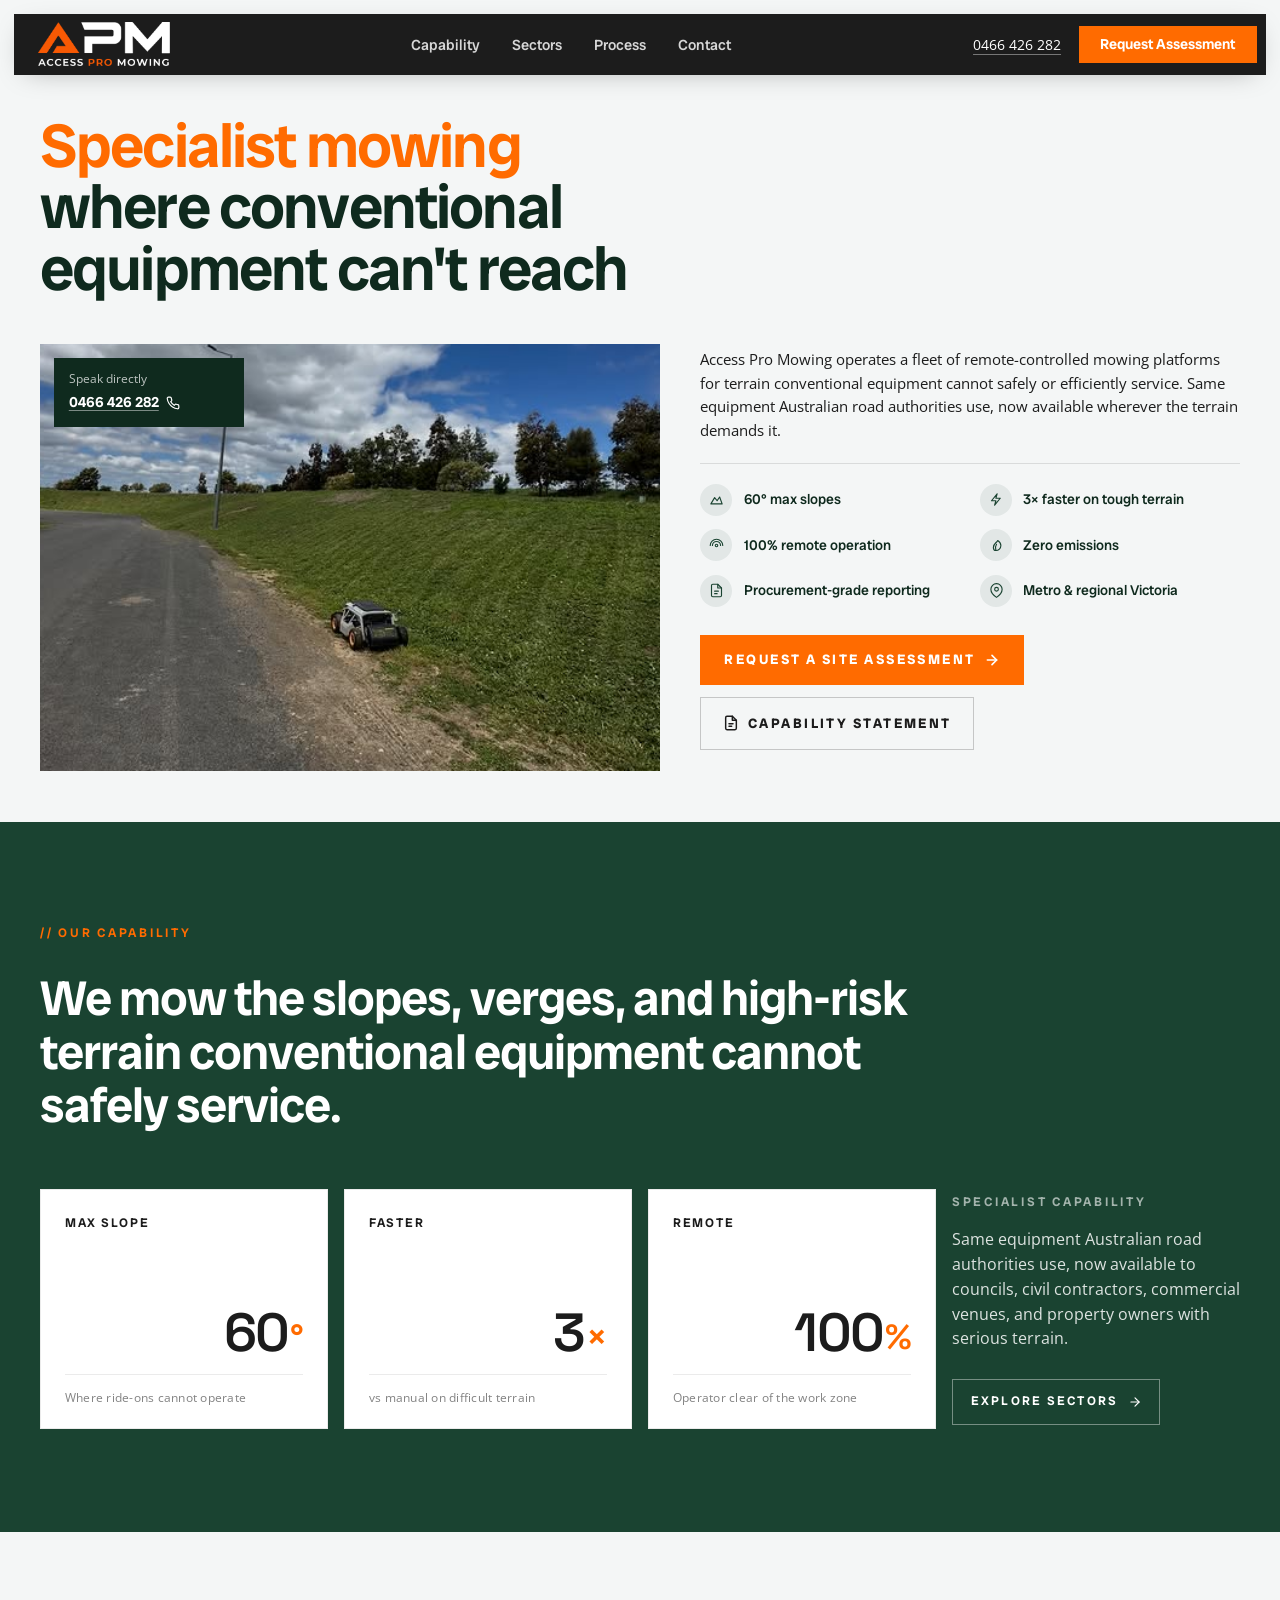
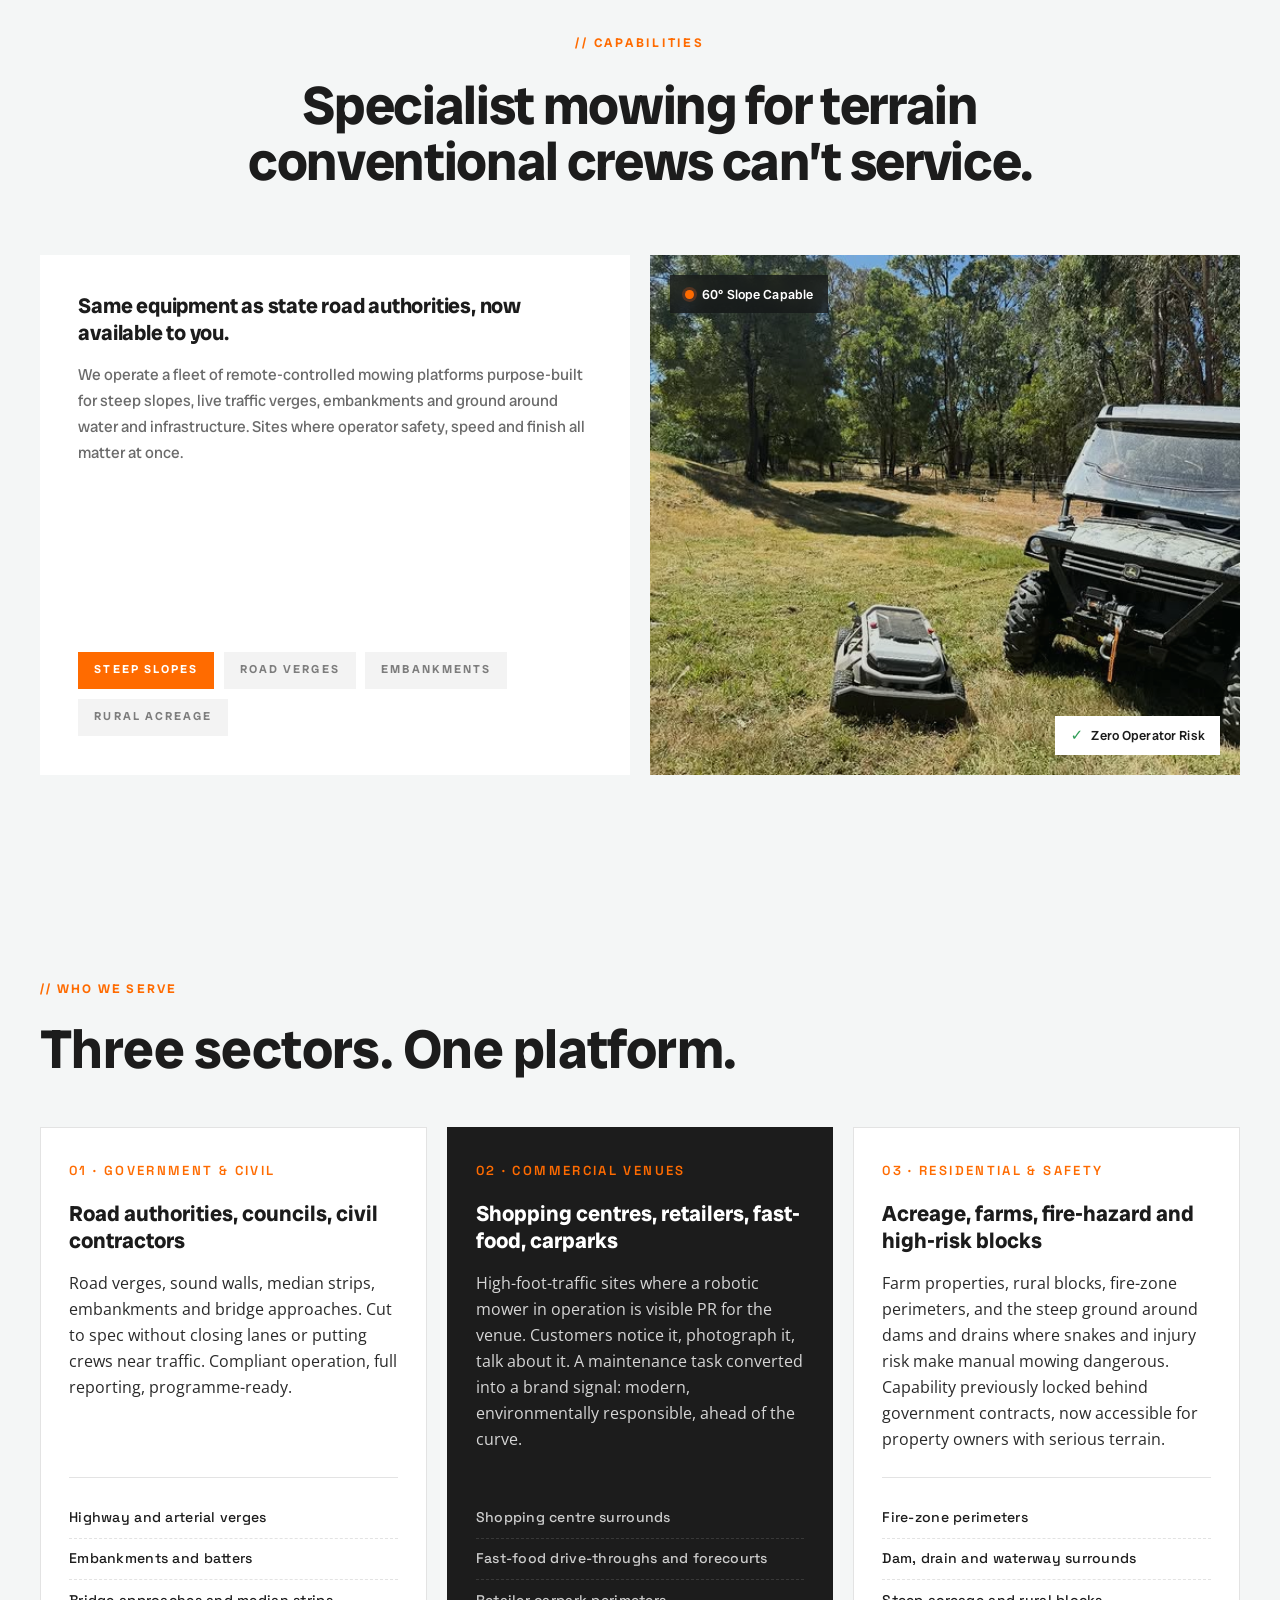
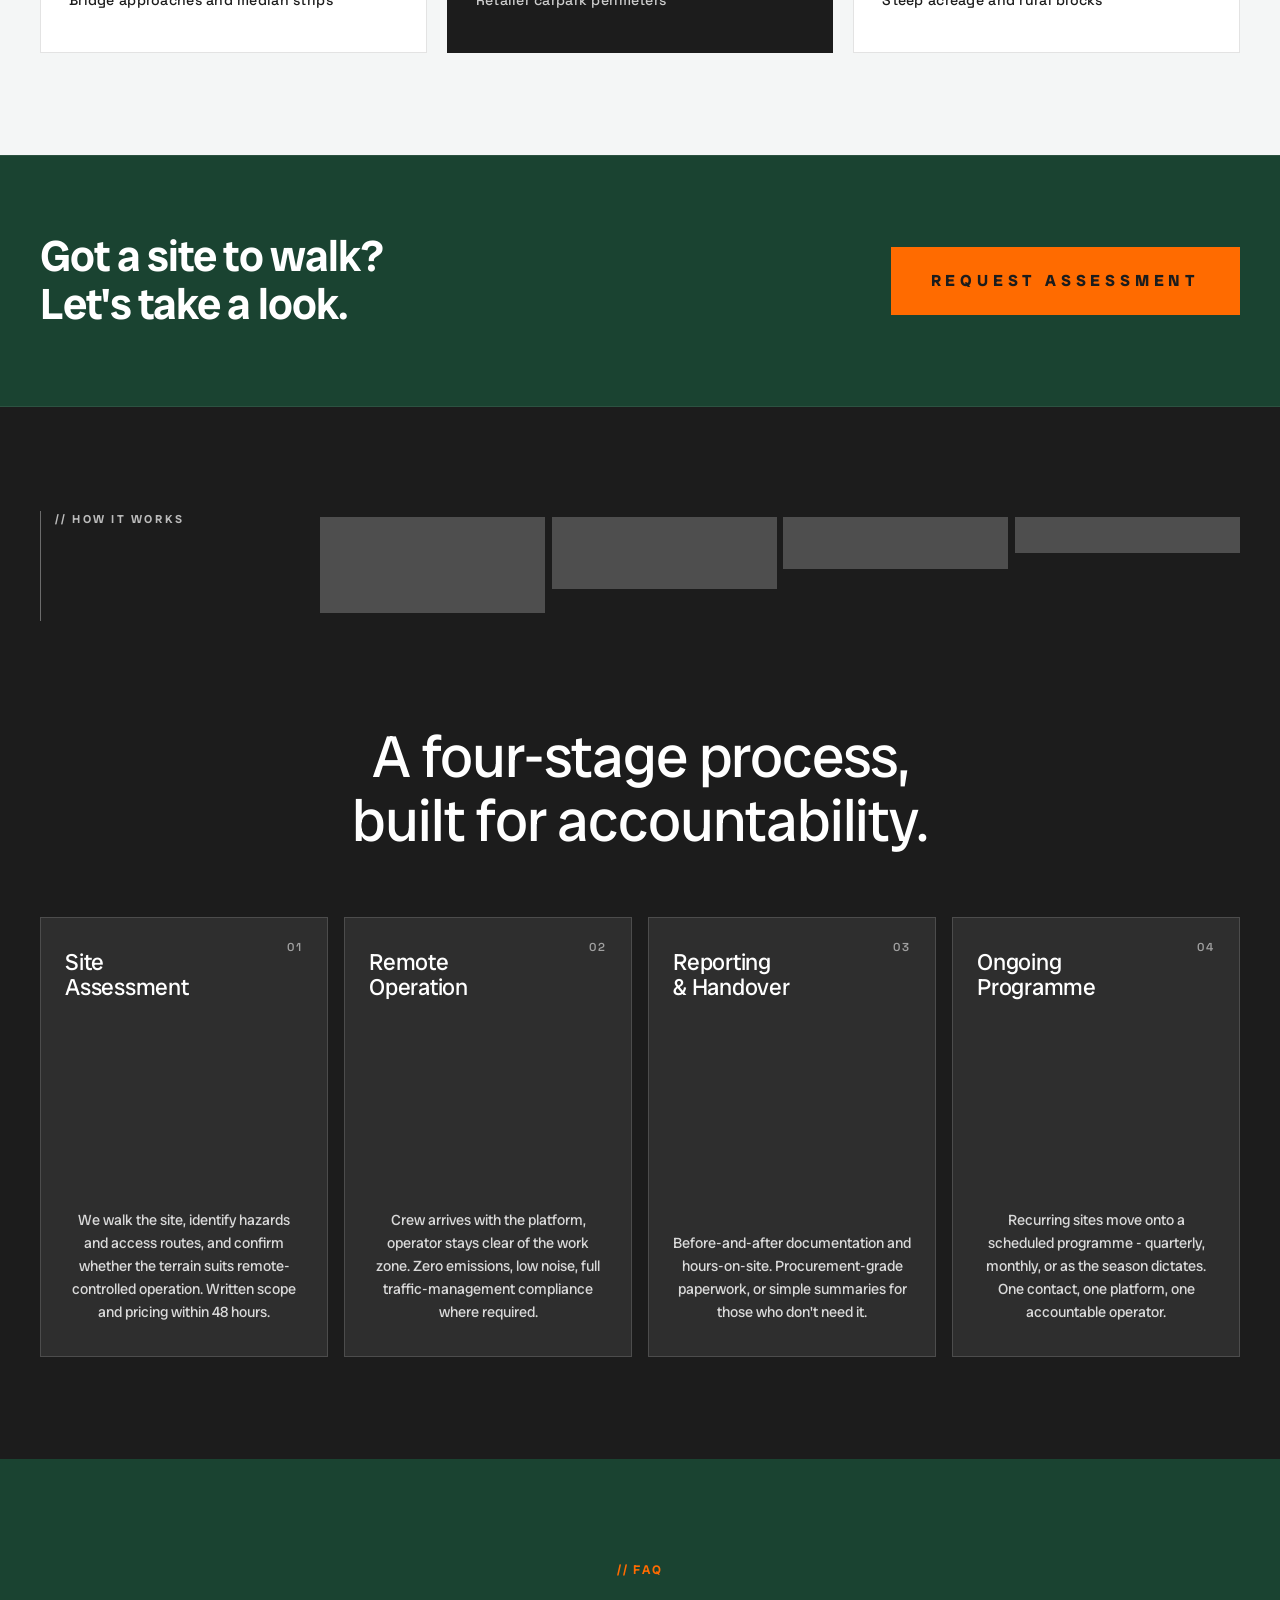
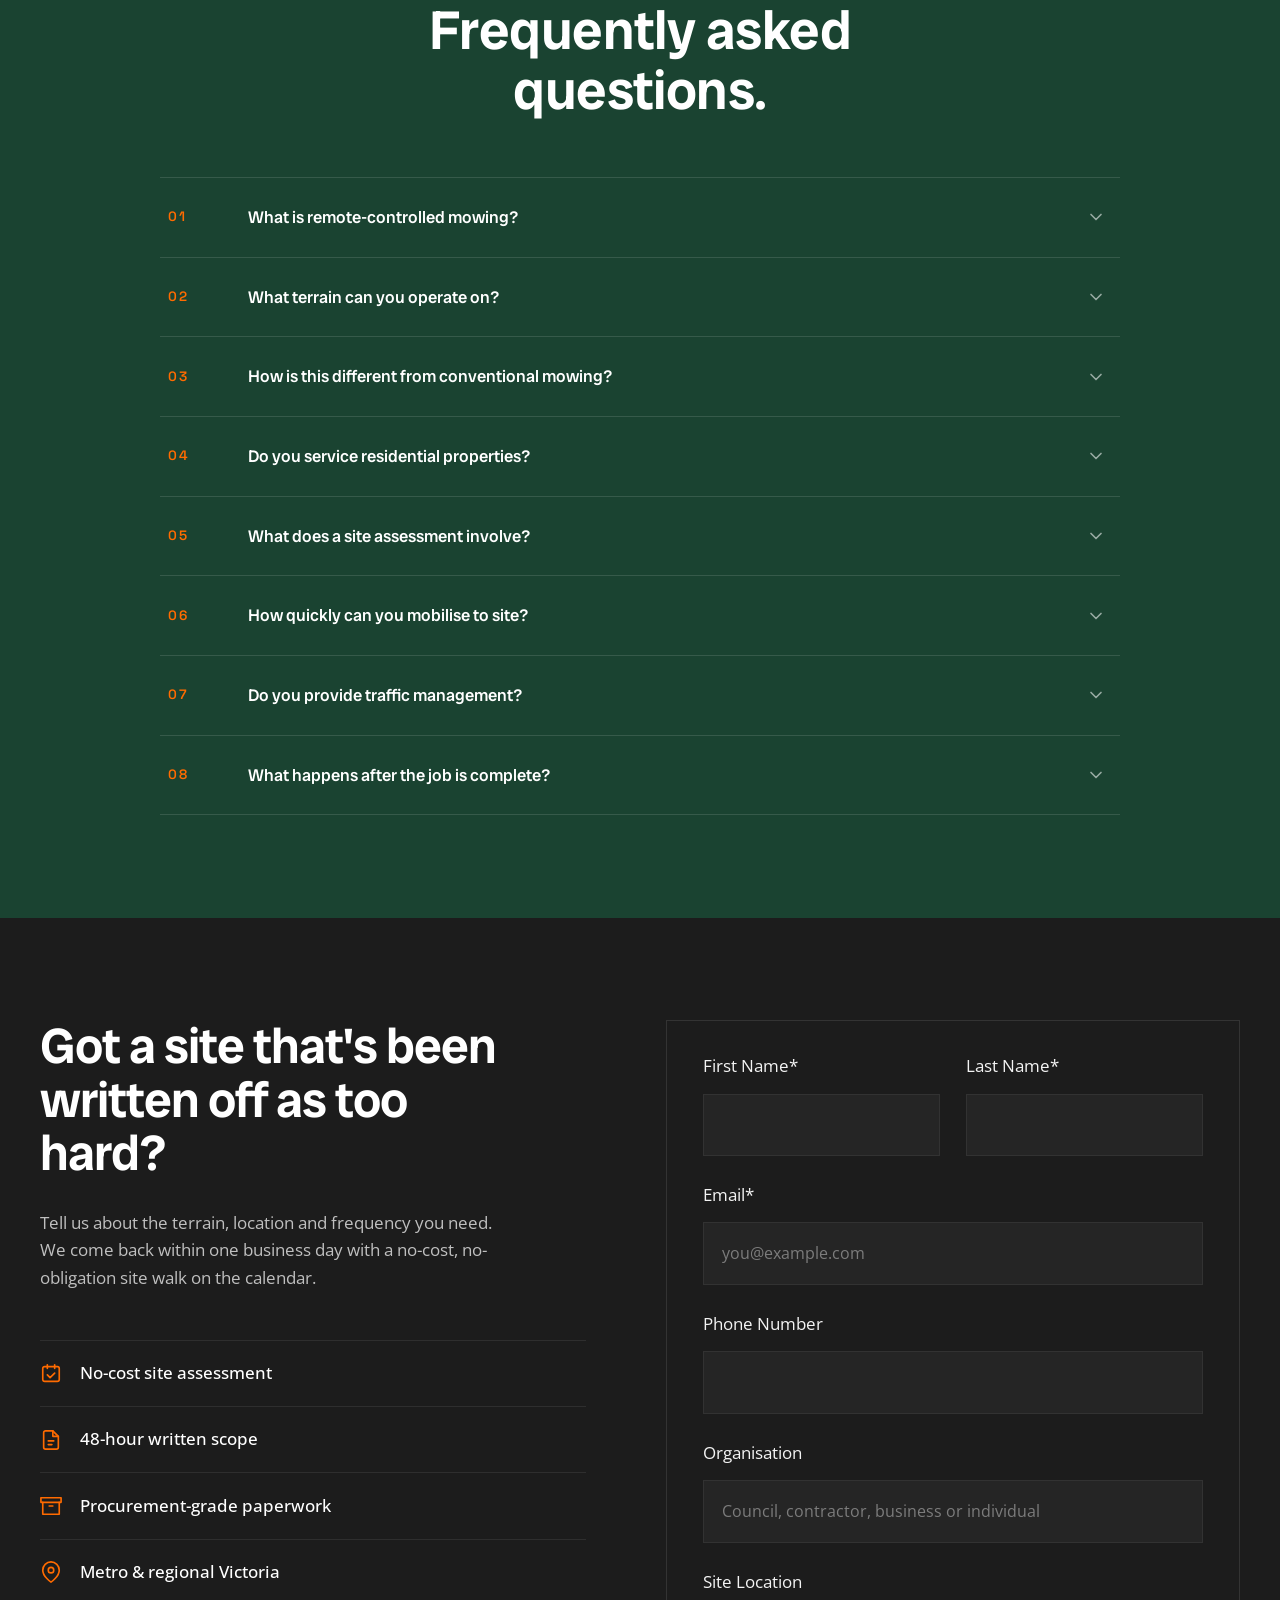
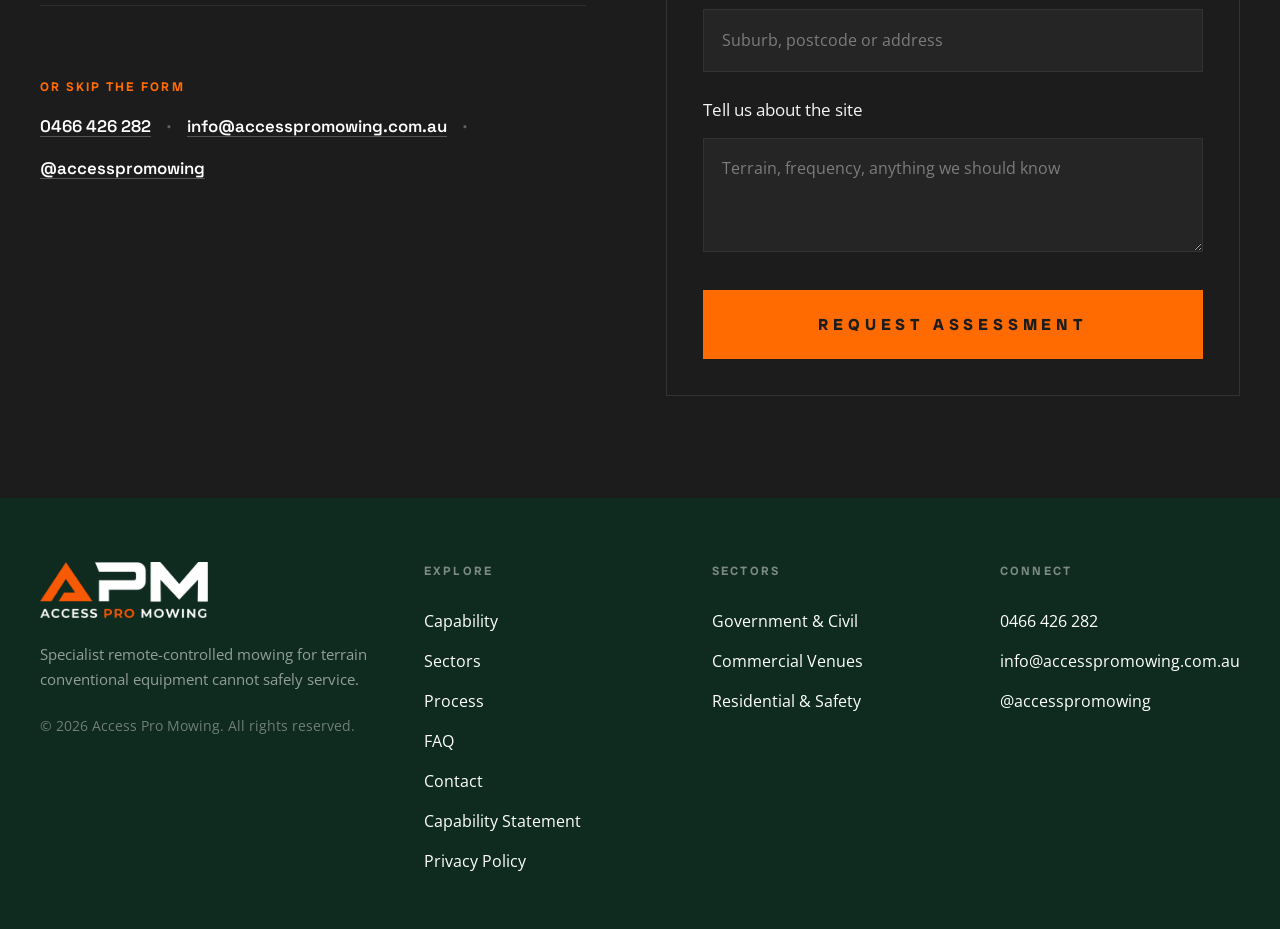
==== index.html @ b81c70c7 "APM: publish the capability statement as a web page + downloadable PDF The cold-outreach campaign ne" ====
<!DOCTYPE html>
<html lang="en">
<head>
<meta charset="UTF-8" />
<meta name="viewport" content="width=device-width, initial-scale=1.0" />
<meta name="description" content="Specialist remote-controlled mowing for slopes, road verges, commercial venues and high-risk terrain across Victoria. Safer, faster, smarter, greener than conventional mowing." />
<meta name="robots" content="index, follow" />
<link rel="canonical" href="https://accesspromowing.com.au/" />
<meta property="og:title" content="Access Pro Mowing - Remote-controlled mowing where conventional equipment can't reach" />
<meta property="og:description" content="Specialist remote-controlled mowing for slopes, road verges, commercial venues and high-risk terrain. Safer, faster, smarter, greener." />
<meta property="og:type" content="website" />
<meta name="google-site-verification" content="lS9OtoWBYBU5AFqu4y9HU6vdc3i4REsxRiQQZlVyW_A" />
<title>Access Pro Mowing - Remote-controlled mowing where conventional equipment can't reach</title>

<link rel="icon" href="assets/brand/favicon.ico" sizes="any" />
<link rel="icon" type="image/png" sizes="32x32" href="assets/brand/favicon-32x32.png" />
<link rel="icon" type="image/png" sizes="16x16" href="assets/brand/favicon-16x16.png" />
<link rel="apple-touch-icon" href="assets/brand/apple-touch-icon.png" />
<link rel="manifest" href="assets/brand/site.webmanifest" />
<meta name="theme-color" content="#1A4331" />

<link rel="preconnect" href="https://fonts.googleapis.com" />
<link rel="preconnect" href="https://fonts.gstatic.com" crossorigin />
<link href="https://fonts.googleapis.com/css2?family=Radio+Canada+Big:wght@400;500;600;700&family=Open+Sans:wght@400;500;600;700&family=Space+Grotesk:wght@500;600;700&display=swap" rel="stylesheet" />

<link rel="stylesheet" href="styles.css" />

<script type="application/ld+json">
{
  "@context": "https://schema.org",
  "@type": "LocalBusiness",
  "name": "Access Pro Mowing",
  "description": "Specialist remote-controlled mowing for slopes, road verges, commercial venues and high-risk terrain.",
  "telephone": "+61466426282",
  "email": "info@accesspromowing.com.au",
  "areaServed": ["Victoria", "Melbourne", "Regional Victoria"],
  "sameAs": ["https://www.instagram.com/accesspromowing/"]
}
</script>
  <!-- Google tag (gtag.js) -->
  <script async src="https://www.googletagmanager.com/gtag/js?id=G-BJBHNS3PZJ"></script>
  <script>
    window.dataLayer = window.dataLayer || [];
    function gtag(){dataLayer.push(arguments);}
    gtag('js', new Date());
    gtag('config', 'G-BJBHNS3PZJ');
  </script>
  <!-- Sutera lead events (GA4) -->
  <script>/* SUTERA_LEAD_EVENTS */
  (function(){
    function ev(n, p){ if (typeof window.gtag === 'function') { window.gtag('event', n, Object.assign({transport_type:'beacon'}, p||{})); } }
    document.addEventListener('click', function(e){
      var a = e.target.closest ? e.target.closest('a[href^="tel:"]') : null;
      if (a) ev('click_to_call', { link_url: a.getAttribute('href') });
    }, true);
    document.addEventListener('submit', function(e){
      var f = e.target;
      if (!f || f.tagName !== 'FORM' || f.hasAttribute('data-no-lead')) return;
      var action = f.getAttribute('action') || '';
      var isLead = /formspree/i.test(action) || f.querySelector('input[type="email"], input[type="tel"], textarea');
      if (isLead) ev('generate_lead', { form_id: f.id || f.getAttribute('name') || 'contact' });
    }, true);
  })();
  </script>
</head>
<body>

<header class="site-header" id="site-header">
  <div class="header-pill">
    <a href="#top" class="brand" aria-label="Access Pro Mowing - home">
      <img src="assets/brand/apm-logo-full.png" alt="Access Pro Mowing" class="brand-logo" width="804" height="268" />
    </a>

    <nav class="primary-nav" aria-label="Primary">
      <ul>
        <li><a href="#capability">Capability</a></li>
        <li><a href="#sectors">Sectors</a></li>
        <li><a href="#process">Process</a></li>
        <li><a href="#contact">Contact</a></li>
      </ul>
    </nav>

    <div class="header-actions">
      <a href="tel:+61466426282" class="header-direct">0466 426 282</a>
      <a href="#contact" class="header-cta-solid">Request Assessment</a>
    </div>

    <button class="nav-toggle" id="nav-toggle" aria-label="Open menu" aria-expanded="false" aria-controls="mobile-nav">
      <span></span><span></span><span></span>
    </button>
  </div>

  <nav class="mobile-nav" id="mobile-nav" aria-label="Mobile">
    <button class="mobile-nav-close" id="mobile-nav-close" type="button" aria-label="Close menu">
      <svg viewBox="0 0 24 24" width="28" height="28" fill="none" stroke="currentColor" stroke-width="2" stroke-linecap="round" stroke-linejoin="round" aria-hidden="true"><line x1="6" y1="6" x2="18" y2="18"/><line x1="18" y1="6" x2="6" y2="18"/></svg>
    </button>

    <div class="mobile-nav-inner">
      <div class="mobile-nav-primary">
        <p class="mobile-nav-eyebrow">Explore</p>
        <ul>
          <li><a href="#capability">Capability</a></li>
          <li><a href="#sectors">Sectors</a></li>
          <li><a href="#process">Process</a></li>
          <li><a href="#faq">FAQ</a></li>
          <li><a href="#contact">Contact</a></li>
          <li><a href="capability-statement.html">Capability Statement</a></li>
        </ul>
      </div>

      <div class="mobile-nav-footer">
        <div class="mobile-nav-col">
          <p class="mobile-nav-eyebrow">Direct</p>
          <ul>
            <li><a href="tel:+61466426282">0466 426 282</a></li>
            <li><a href="mailto:info@accesspromowing.com.au">Email</a></li>
            <li><a href="#contact">Request Assessment</a></li>
          </ul>
        </div>
        <div class="mobile-nav-col">
          <p class="mobile-nav-eyebrow">Social</p>
          <ul>
            <li><a href="https://www.instagram.com/accesspromowing/" target="_blank" rel="noopener">Instagram</a></li>
          </ul>
        </div>
      </div>
    </div>
  </nav>
</header>

<main id="top">

  <section class="hero hero-light" aria-label="Introduction">
    <div class="container hero-inner">
      <h1 class="hero-display"><span class="hero-display-accent">Specialist mowing</span><br />where conventional<br />equipment can't reach</h1>

      <div class="hero-bottom">
        <div class="hero-image-wrap">
          <img src="assets/mower-roadside-embankment.jpg" alt="Access Pro Mowing remote-controlled mower on a steep roadside embankment" />
          <a href="tel:+61466426282" class="hero-image-card">
            <p class="hero-card-label">Speak directly</p>
            <p class="hero-card-link">
              0466 426 282
              <svg viewBox="0 0 24 24" width="14" height="14" fill="none" stroke="currentColor" stroke-width="2" stroke-linecap="round" stroke-linejoin="round" aria-hidden="true"><path d="M22 16.92v3a2 2 0 0 1-2.18 2 19.79 19.79 0 0 1-8.63-3.07 19.5 19.5 0 0 1-6-6 19.79 19.79 0 0 1-3.07-8.67A2 2 0 0 1 4.11 2h3a2 2 0 0 1 2 1.72 12.84 12.84 0 0 0 .7 2.81 2 2 0 0 1-.45 2.11L8.09 9.91a16 16 0 0 0 6 6l1.27-1.27a2 2 0 0 1 2.11-.45 12.84 12.84 0 0 0 2.81.7A2 2 0 0 1 22 16.92z"/></svg>
            </p>
          </a>
        </div>

        <div class="hero-meta">
          <p class="hero-lead">Access Pro Mowing operates a fleet of remote-controlled mowing platforms for terrain conventional equipment cannot safely or efficiently service. Same equipment Australian road authorities use, now available wherever the terrain demands it.</p>

          <hr class="hero-meta-divider" />

          <div class="hero-features">
            <div class="hero-feature">
              <span class="hero-feature-icon" aria-hidden="true">
                <svg viewBox="0 0 24 24" width="18" height="18" fill="none" stroke="currentColor" stroke-width="1.8" stroke-linecap="round" stroke-linejoin="round"><polyline points="3 19 9 9 13 14 17 8 21 19 3 19"/></svg>
              </span>
              60&deg; max slopes
            </div>
            <div class="hero-feature">
              <span class="hero-feature-icon" aria-hidden="true">
                <svg viewBox="0 0 24 24" width="18" height="18" fill="none" stroke="currentColor" stroke-width="1.8" stroke-linecap="round" stroke-linejoin="round"><polygon points="13 3 4 14 11 14 9 21 18 10 11 10 13 3"/></svg>
              </span>
              3&times; faster on tough terrain
            </div>
            <div class="hero-feature">
              <span class="hero-feature-icon" aria-hidden="true">
                <svg viewBox="0 0 24 24" width="18" height="18" fill="none" stroke="currentColor" stroke-width="1.8" stroke-linecap="round" stroke-linejoin="round"><path d="M2 12a10 10 0 0 1 20 0"/><path d="M5.5 12a6.5 6.5 0 0 1 13 0"/><circle cx="12" cy="12" r="2"/></svg>
              </span>
              100% remote operation
            </div>
            <div class="hero-feature">
              <span class="hero-feature-icon" aria-hidden="true">
                <svg viewBox="0 0 24 24" width="18" height="18" fill="none" stroke="currentColor" stroke-width="1.8" stroke-linecap="round" stroke-linejoin="round"><path d="M11 20a8 8 0 0 0 8-8c0-3-2-6-5-8-2 4-7 5-7 11 0 3 2 5 4 5z"/><path d="M11 20c-1-3-1-7 1-10"/></svg>
              </span>
              Zero emissions
            </div>
            <div class="hero-feature">
              <span class="hero-feature-icon" aria-hidden="true">
                <svg viewBox="0 0 24 24" width="18" height="18" fill="none" stroke="currentColor" stroke-width="1.8" stroke-linecap="round" stroke-linejoin="round"><path d="M14 2H6a2 2 0 0 0-2 2v16a2 2 0 0 0 2 2h12a2 2 0 0 0 2-2V8z"/><polyline points="14 2 14 8 20 8"/><line x1="9" y1="13" x2="15" y2="13"/><line x1="9" y1="17" x2="13" y2="17"/></svg>
              </span>
              Procurement-grade reporting
            </div>
            <div class="hero-feature">
              <span class="hero-feature-icon" aria-hidden="true">
                <svg viewBox="0 0 24 24" width="18" height="18" fill="none" stroke="currentColor" stroke-width="1.8" stroke-linecap="round" stroke-linejoin="round"><path d="M21 10c0 7-9 13-9 13s-9-6-9-13a9 9 0 0 1 18 0z"/><circle cx="12" cy="10" r="3"/></svg>
              </span>
              Metro &amp; regional Victoria
            </div>
          </div>

          <div class="hero-actions-row">
            <a href="#contact" class="hero-cta">
              Request a site assessment
              <svg viewBox="0 0 24 24" width="16" height="16" fill="none" stroke="currentColor" stroke-width="2.4" stroke-linecap="round" stroke-linejoin="round" aria-hidden="true"><line x1="5" y1="12" x2="19" y2="12"/><polyline points="12 5 19 12 12 19"/></svg>
            </a>
            <a href="capability-statement.html" class="hero-cta-secondary">
              <svg viewBox="0 0 24 24" width="16" height="16" fill="none" stroke="currentColor" stroke-width="2.2" stroke-linecap="round" stroke-linejoin="round" aria-hidden="true"><path d="M14 2H6a2 2 0 0 0-2 2v16a2 2 0 0 0 2 2h12a2 2 0 0 0 2-2V8z"/><polyline points="14 2 14 8 20 8"/><line x1="9" y1="13" x2="15" y2="13"/><line x1="9" y1="17" x2="13" y2="17"/></svg>
              Capability statement
            </a>
          </div>
        </div>
      </div>
    </div>
  </section>

  <section class="specs" id="specs" aria-label="Our capability">
    <div class="container specs-inner">
      <p class="specs-eyebrow">// OUR CAPABILITY</p>
      <h2 class="specs-headline">We mow the slopes, verges, and high-risk terrain conventional equipment cannot safely service.</h2>

      <div class="specs-grid">
        <article class="stat-card">
          <p class="stat-card-label">Max slope</p>
          <p class="stat-card-value">60<span class="stat-card-unit">&deg;</span></p>
          <p class="stat-card-note">Where ride-ons cannot operate</p>
        </article>

        <article class="stat-card">
          <p class="stat-card-label">Faster</p>
          <p class="stat-card-value">3<span class="stat-card-unit">&times;</span></p>
          <p class="stat-card-note">vs manual on difficult terrain</p>
        </article>

        <article class="stat-card">
          <p class="stat-card-label">Remote</p>
          <p class="stat-card-value">100<span class="stat-card-unit">%</span></p>
          <p class="stat-card-note">Operator clear of the work zone</p>
        </article>

        <aside class="stat-aside">
          <p class="specs-eyebrow stat-aside-eyebrow">Specialist capability</p>
          <p class="stat-aside-body">Same equipment Australian road authorities use, now available to councils, civil contractors, commercial venues, and property owners with serious terrain.</p>
          <a href="#sectors" class="stat-aside-link">
            Explore sectors
            <svg viewBox="0 0 24 24" width="14" height="14" fill="none" stroke="currentColor" stroke-width="2" stroke-linecap="round" stroke-linejoin="round" aria-hidden="true"><line x1="5" y1="12" x2="19" y2="12"/><polyline points="12 5 19 12 12 19"/></svg>
          </a>
        </aside>
      </div>
    </div>
  </section>

  <section class="capability" id="capability" aria-label="What we do">
    <div class="container capability-inner">
      <header class="capability-head">
        <p class="capability-eyebrow">// CAPABILITIES</p>
        <h2 class="capability-headline">
          Specialist mowing for terrain<br />
          conventional crews can&rsquo;t service.
        </h2>
      </header>

      <div class="capability-grid">
        <div class="capability-card">
          <h3 class="capability-card-title">
            Same equipment as state road authorities, now available to you.
          </h3>
          <p class="capability-card-body">
            We operate a fleet of remote-controlled mowing platforms purpose-built for steep slopes, live traffic verges, embankments and ground around water and infrastructure. Sites where operator safety, speed and finish all matter at once.
          </p>
          <div class="capability-tags">
            <span class="cap-tag cap-tag-active">Steep Slopes</span>
            <span class="cap-tag">Road Verges</span>
            <span class="cap-tag">Embankments</span>
            <span class="cap-tag">Rural Acreage</span>
          </div>
        </div>

        <div class="capability-media">
          <span class="cap-chip cap-chip-top">
            <span class="cap-chip-dot" aria-hidden="true"></span>
            60&deg; Slope Capable
          </span>
          <img src="assets/mower-rural-acreage.jpg" alt="Access Pro Mowing remote-controlled mower on rural terrain" loading="lazy" />
          <span class="cap-chip cap-chip-bottom">
            <span class="cap-chip-tick" aria-hidden="true">&check;</span>
            Zero Operator Risk
          </span>
        </div>
      </div>
    </div>
  </section>

  <section class="sectors" id="sectors" aria-label="Who we serve">
    <div class="container sectors-inner">
      <p class="eyebrow">// WHO WE SERVE</p>
      <h2 class="section-title">Three sectors. One platform.</h2>

      <div class="sector-grid">
        <article class="sector-card">
          <p class="sector-eyebrow">01 &middot; Government &amp; Civil</p>
          <h3 class="sector-title">Road authorities, councils, civil contractors</h3>
          <p class="sector-desc">
            Road verges, sound walls, median strips, embankments and bridge approaches. Cut to spec without closing lanes or putting crews near traffic. Compliant operation, full reporting, programme-ready.
          </p>
          <ul class="sector-uses">
            <li>Highway and arterial verges</li>
            <li>Embankments and batters</li>
            <li>Bridge approaches and median strips</li>
          </ul>
        </article>

        <article class="sector-card sector-card-feature">
          <p class="sector-eyebrow">02 &middot; Commercial Venues</p>
          <h3 class="sector-title">Shopping centres, retailers, fast-food, carparks</h3>
          <p class="sector-desc">
            High-foot-traffic sites where a robotic mower in operation is visible PR for the venue. Customers notice it, photograph it, talk about it. A maintenance task converted into a brand signal: modern, environmentally responsible, ahead of the curve.
          </p>
          <ul class="sector-uses">
            <li>Shopping centre surrounds</li>
            <li>Fast-food drive-throughs and forecourts</li>
            <li>Retailer carpark perimeters</li>
          </ul>
        </article>

        <article class="sector-card">
          <p class="sector-eyebrow">03 &middot; Residential &amp; Safety</p>
          <h3 class="sector-title">Acreage, farms, fire-hazard and high-risk blocks</h3>
          <p class="sector-desc">
            Farm properties, rural blocks, fire-zone perimeters, and the steep ground around dams and drains where snakes and injury risk make manual mowing dangerous. Capability previously locked behind government contracts, now accessible for property owners with serious terrain.
          </p>
          <ul class="sector-uses">
            <li>Fire-zone perimeters</li>
            <li>Dam, drain and waterway surrounds</li>
            <li>Steep acreage and rural blocks</li>
          </ul>
        </article>
      </div>
    </div>
  </section>

  <section class="closing-cta" aria-label="Request a site assessment">
    <div class="container closing-cta-row">
      <h2 class="closing-cta-headline">Got a site to walk?<br />Let's take a look.</h2>
      <a href="#contact" class="closing-cta-btn">Request assessment</a>
    </div>
  </section>

  <section class="process" id="process" aria-label="How it works">
    <div class="container process-inner">
      <header class="process-head">
        <div class="process-label">
          <span class="process-label-line" aria-hidden="true"></span>
          <span class="process-label-text">// HOW IT WORKS</span>
        </div>
        <div class="process-bars" aria-hidden="true">
          <span class="process-bar"></span>
          <span class="process-bar"></span>
          <span class="process-bar"></span>
          <span class="process-bar"></span>
        </div>
        <h2 class="process-headline">
          A four-stage process,<br />
          built for accountability.
        </h2>
      </header>

      <ol class="process-steps">
        <li class="process-step">
          <span class="process-step-num">01</span>
          <h3 class="process-step-title">Site<br />Assessment</h3>
          <p class="process-step-desc">We walk the site, identify hazards and access routes, and confirm whether the terrain suits remote-controlled operation. Written scope and pricing within 48 hours.</p>
        </li>
        <li class="process-step">
          <span class="process-step-num">02</span>
          <h3 class="process-step-title">Remote<br />Operation</h3>
          <p class="process-step-desc">Crew arrives with the platform, operator stays clear of the work zone. Zero emissions, low noise, full traffic-management compliance where required.</p>
        </li>
        <li class="process-step">
          <span class="process-step-num">03</span>
          <h3 class="process-step-title">Reporting<br />&amp; Handover</h3>
          <p class="process-step-desc">Before-and-after documentation and hours-on-site. Procurement-grade paperwork, or simple summaries for those who don't need it.</p>
        </li>
        <li class="process-step">
          <span class="process-step-num">04</span>
          <h3 class="process-step-title">Ongoing<br />Programme</h3>
          <p class="process-step-desc">Recurring sites move onto a scheduled programme - quarterly, monthly, or as the season dictates. One contact, one platform, one accountable operator.</p>
        </li>
      </ol>
    </div>
  </section>

  <section class="faq" id="faq" aria-label="Frequently asked questions">
    <div class="container faq-inner">
      <p class="eyebrow faq-eyebrow">// FAQ</p>
      <h2 class="section-title faq-title">Frequently asked questions.</h2>

      <div class="faq-list">
        <details class="faq-item">
          <summary class="faq-summary">
            <span class="faq-num">01</span>
            <span class="faq-question">What is remote-controlled mowing?</span>
            <span class="faq-chevron" aria-hidden="true"><svg viewBox="0 0 24 24" width="20" height="20" fill="none" stroke="currentColor" stroke-width="2" stroke-linecap="round" stroke-linejoin="round"><polyline points="6 9 12 15 18 9"/></svg></span>
          </summary>
          <div class="faq-answer">
            <p>Remote-controlled mowing platforms are purpose-built mowers operated wirelessly by a crew member at a safe distance from the work zone. The same class of equipment Australian road authorities use, now available to councils, civil contractors, commercial venues and property owners with serious terrain.</p>
          </div>
        </details>

        <details class="faq-item">
          <summary class="faq-summary">
            <span class="faq-num">02</span>
            <span class="faq-question">What terrain can you operate on?</span>
            <span class="faq-chevron" aria-hidden="true"><svg viewBox="0 0 24 24" width="20" height="20" fill="none" stroke="currentColor" stroke-width="2" stroke-linecap="round" stroke-linejoin="round"><polyline points="6 9 12 15 18 9"/></svg></span>
          </summary>
          <div class="faq-answer">
            <p>Slopes up to 60 degrees, road verges, embankments, sound walls, median strips, around water infrastructure, fire-zone perimeters, retailer carparks and fast-food forecourts. Anywhere conventional mowing is too dangerous, too slow or too expensive to do safely.</p>
          </div>
        </details>

        <details class="faq-item">
          <summary class="faq-summary">
            <span class="faq-num">03</span>
            <span class="faq-question">How is this different from conventional mowing?</span>
            <span class="faq-chevron" aria-hidden="true"><svg viewBox="0 0 24 24" width="20" height="20" fill="none" stroke="currentColor" stroke-width="2" stroke-linecap="round" stroke-linejoin="round"><polyline points="6 9 12 15 18 9"/></svg></span>
          </summary>
          <div class="faq-answer">
            <p>100% remote operation keeps crews clear of traffic and unstable ground. 60-degree slope capability where ride-ons cannot safely operate. Zero emissions. Up to 3x faster on difficult terrain compared to manual or specialist alternatives.</p>
          </div>
        </details>

        <details class="faq-item">
          <summary class="faq-summary">
            <span class="faq-num">04</span>
            <span class="faq-question">Do you service residential properties?</span>
            <span class="faq-chevron" aria-hidden="true"><svg viewBox="0 0 24 24" width="20" height="20" fill="none" stroke="currentColor" stroke-width="2" stroke-linecap="round" stroke-linejoin="round"><polyline points="6 9 12 15 18 9"/></svg></span>
          </summary>
          <div class="faq-answer">
            <p>Where the use case justifies it, yes. Acreage, fire-zone perimeters, the ground around dams and drains, and rural blocks where snakes or injury risk make manual mowing dangerous. We do not service standard suburban lawns - that is not what the platform is designed for.</p>
          </div>
        </details>

        <details class="faq-item">
          <summary class="faq-summary">
            <span class="faq-num">05</span>
            <span class="faq-question">What does a site assessment involve?</span>
            <span class="faq-chevron" aria-hidden="true"><svg viewBox="0 0 24 24" width="20" height="20" fill="none" stroke="currentColor" stroke-width="2" stroke-linecap="round" stroke-linejoin="round"><polyline points="6 9 12 15 18 9"/></svg></span>
          </summary>
          <div class="faq-answer">
            <p>We walk the site, identify hazards and access routes, and confirm whether the terrain suits remote-controlled operation. Written scope and pricing follows within 48 hours. Site assessments are no-cost and no-obligation.</p>
          </div>
        </details>

        <details class="faq-item">
          <summary class="faq-summary">
            <span class="faq-num">06</span>
            <span class="faq-question">How quickly can you mobilise to site?</span>
            <span class="faq-chevron" aria-hidden="true"><svg viewBox="0 0 24 24" width="20" height="20" fill="none" stroke="currentColor" stroke-width="2" stroke-linecap="round" stroke-linejoin="round"><polyline points="6 9 12 15 18 9"/></svg></span>
          </summary>
          <div class="faq-answer">
            <p>For most sites in metropolitan Melbourne, within 5 to 10 business days from scope sign-off. Regional Victoria timing depends on travel logistics and any traffic-management requirements specific to the site.</p>
          </div>
        </details>

        <details class="faq-item">
          <summary class="faq-summary">
            <span class="faq-num">07</span>
            <span class="faq-question">Do you provide traffic management?</span>
            <span class="faq-chevron" aria-hidden="true"><svg viewBox="0 0 24 24" width="20" height="20" fill="none" stroke="currentColor" stroke-width="2" stroke-linecap="round" stroke-linejoin="round"><polyline points="6 9 12 15 18 9"/></svg></span>
          </summary>
          <div class="faq-answer">
            <p>For council and road-authority work, yes. We coordinate the appropriate traffic management plan as part of the scope and budget. Commercial and residential sites typically do not require it.</p>
          </div>
        </details>

        <details class="faq-item">
          <summary class="faq-summary">
            <span class="faq-num">08</span>
            <span class="faq-question">What happens after the job is complete?</span>
            <span class="faq-chevron" aria-hidden="true"><svg viewBox="0 0 24 24" width="20" height="20" fill="none" stroke="currentColor" stroke-width="2" stroke-linecap="round" stroke-linejoin="round"><polyline points="6 9 12 15 18 9"/></svg></span>
          </summary>
          <div class="faq-answer">
            <p>You receive before-and-after documentation and hours-on-site. Procurement-grade paperwork for clients who need it, simple summaries for those who do not. Recurring sites move onto a scheduled programme - quarterly, monthly or seasonal.</p>
          </div>
        </details>
      </div>
    </div>
  </section>

  <section class="contact" id="contact" aria-label="Contact">
    <div class="container contact-inner">
      <div class="contact-intro">
        <h2 class="contact-headline">Got a site that's been<br />written off as too hard?</h2>
        <p class="contact-lead">Tell us about the terrain, location and frequency you need. We come back within one business day with a no-cost, no-obligation site walk on the calendar.</p>

        <ul class="contact-checklist">
          <li>
            <span class="check-icon" aria-hidden="true"><svg viewBox="0 0 24 24" width="22" height="22" fill="none" stroke="currentColor" stroke-width="1.8" stroke-linecap="round" stroke-linejoin="round"><rect x="3" y="4" width="18" height="16" rx="2"/><path d="M8 2v4"/><path d="M16 2v4"/><polyline points="8 13 11 16 16 11"/></svg></span>
            No-cost site assessment
          </li>
          <li>
            <span class="check-icon" aria-hidden="true"><svg viewBox="0 0 24 24" width="22" height="22" fill="none" stroke="currentColor" stroke-width="1.8" stroke-linecap="round" stroke-linejoin="round"><path d="M14 2H6a2 2 0 0 0-2 2v16a2 2 0 0 0 2 2h12a2 2 0 0 0 2-2V8z"/><polyline points="14 2 14 8 20 8"/><line x1="9" y1="13" x2="15" y2="13"/><line x1="9" y1="17" x2="13" y2="17"/></svg></span>
            48-hour written scope
          </li>
          <li>
            <span class="check-icon" aria-hidden="true"><svg viewBox="0 0 24 24" width="22" height="22" fill="none" stroke="currentColor" stroke-width="1.8" stroke-linecap="round" stroke-linejoin="round"><path d="M21 8v13H3V8"/><path d="M1 3h22v5H1z"/><line x1="10" y1="12" x2="14" y2="12"/></svg></span>
            Procurement-grade paperwork
          </li>
          <li>
            <span class="check-icon" aria-hidden="true"><svg viewBox="0 0 24 24" width="22" height="22" fill="none" stroke="currentColor" stroke-width="1.8" stroke-linecap="round" stroke-linejoin="round"><path d="M21 10c0 7-9 13-9 13s-9-6-9-13a9 9 0 0 1 18 0z"/><circle cx="12" cy="10" r="3"/></svg></span>
            Metro &amp; regional Victoria
          </li>
        </ul>

        <div class="contact-direct">
          <p class="contact-direct-label">Or skip the form</p>
          <div class="contact-direct-row">
            <a href="tel:+61466426282">0466 426 282</a>
            <span class="contact-direct-sep" aria-hidden="true">&middot;</span>
            <a href="mailto:info@accesspromowing.com.au">info@accesspromowing.com.au</a>
            <span class="contact-direct-sep" aria-hidden="true">&middot;</span>
            <a href="https://www.instagram.com/accesspromowing/" target="_blank" rel="noopener">@accesspromowing</a>
          </div>
        </div>
      </div>

      <form class="contact-form-card" action="https://formspree.io/f/xjybeakr" method="POST" aria-label="Site assessment request form">
        <div class="form-row">
          <label class="dark-field">
            <span class="field-label">First Name<span class="req">*</span></span>
            <input type="text" name="first_name" required autocomplete="given-name" />
          </label>
          <label class="dark-field">
            <span class="field-label">Last Name<span class="req">*</span></span>
            <input type="text" name="last_name" required autocomplete="family-name" />
          </label>
        </div>

        <label class="dark-field">
          <span class="field-label">Email<span class="req">*</span></span>
          <input type="email" name="email" placeholder="you@example.com" required autocomplete="email" />
        </label>

        <label class="dark-field">
          <span class="field-label">Phone Number</span>
          <input type="tel" name="phone" autocomplete="tel" />
        </label>

        <label class="dark-field">
          <span class="field-label">Organisation</span>
          <input type="text" name="organisation" placeholder="Council, contractor, business or individual" autocomplete="organization" />
        </label>

        <label class="dark-field">
          <span class="field-label">Site Location</span>
          <input type="text" name="location" placeholder="Suburb, postcode or address" autocomplete="postal-code" />
        </label>

        <label class="dark-field">
          <span class="field-label">Tell us about the site</span>
          <textarea name="message" rows="3" placeholder="Terrain, frequency, anything we should know"></textarea>
        </label>

        <button type="submit" class="bold-submit">Request assessment</button>
      </form>
    </div>
  </section>

</main>

<footer class="site-footer">
  <div class="container footer-grid">
    <div class="footer-brand">
      <img src="assets/brand/apm-logo-full.png" alt="Access Pro Mowing" class="footer-logo" width="804" height="268" />
      <p class="footer-tag">Specialist remote-controlled mowing for terrain conventional equipment cannot safely service.</p>
      <p class="footer-copy">&copy; <span id="year">2026</span> Access Pro Mowing. All rights reserved.</p>
    </div>

    <div class="footer-col">
      <p class="footer-col-label">Explore</p>
      <a href="#capability">Capability</a>
      <a href="#sectors">Sectors</a>
      <a href="#process">Process</a>
      <a href="#faq">FAQ</a>
      <a href="#contact">Contact</a>
      <a href="capability-statement.html">Capability Statement</a>
      <a href="privacy.html">Privacy Policy</a>
    </div>

    <div class="footer-col">
      <p class="footer-col-label">Sectors</p>
      <a href="#sectors">Government &amp; Civil</a>
      <a href="#sectors">Commercial Venues</a>
      <a href="#sectors">Residential &amp; Safety</a>
    </div>

    <div class="footer-col">
      <p class="footer-col-label">Connect</p>
      <a href="tel:+61466426282">0466 426 282</a>
      <a href="mailto:info@accesspromowing.com.au">info@accesspromowing.com.au</a>
      <a href="https://www.instagram.com/accesspromowing/" target="_blank" rel="noopener">@accesspromowing</a>
    </div>
  </div>
</footer>

<script src="script.js"></script>
</body>
</html>
---- styles.css ----
/* Access Pro Mowing - scaffold styles
   Brand system per the 2026-06-07 brand identity guide.
   Logo system (page 4) pending - wordmark + monogram placeholder in use.
   See CLAUDE.md for full brief. */

:root {
  /* Palette - brand guide locked */
  --forest: #1A4331;
  --forest-deep: #0F2A1E;
  --charcoal: #1C1C1C;
  --charcoal-soft: #2A2A2A;
  --orange: #FF6B00;
  --orange-hover: #E65F00;
  --white: #FFFFFF;
  --silver: #E0E5E5;
  --silver-soft: #F4F6F6;
  --line: rgba(255, 255, 255, 0.12);
  --line-dark: rgba(28, 28, 28, 0.12);

  /* Type */
  --font-display: 'Radio Canada Big', system-ui, sans-serif;
  --font-body: 'Open Sans', system-ui, sans-serif;
  --font-data: 'Space Grotesk', system-ui, sans-serif;

  /* Rhythm */
  --container-max: 1240px;
  --container-pad: 2rem;
  --container-pad-tablet: 2.5rem;
  --section-y: clamp(4.5rem, 8vw, 7rem);
  --header-height: 92px;
}

* { box-sizing: border-box; }

html { scroll-behavior: smooth; }

body {
  margin: 0;
  font-family: var(--font-body);
  font-size: 16.5px;
  line-height: 1.6;
  color: var(--charcoal);
  background: var(--white);
  -webkit-font-smoothing: antialiased;
  -moz-osx-font-smoothing: grayscale;
}

img, svg, video { display: block; max-width: 100%; }

h1, h2, h3, h4 { font-family: var(--font-display); font-weight: 700; line-height: 1.1; margin: 0; }

p { margin: 0; }

a { color: inherit; text-decoration: none; }

ul, ol { margin: 0; padding: 0; list-style: none; }

button { font: inherit; cursor: pointer; border: 0; background: none; color: inherit; }

.container {
  width: 100%;
  margin: 0 auto;
  padding-left: var(--container-pad);
  padding-right: var(--container-pad);
}

@media (min-width: 720px) {
  .container { padding-left: var(--container-pad-tablet); padding-right: var(--container-pad-tablet); }
}

@media (min-width: 1400px) {
  .container { padding-left: 4rem; padding-right: 4rem; }
}

/* ----- Typographic primitives ----- */

.eyebrow {
  font-family: var(--font-display);
  font-size: 0.78rem;
  font-weight: 600;
  letter-spacing: 0.18em;
  text-transform: uppercase;
  color: var(--orange);
  margin-bottom: 1.25rem;
}

.eyebrow-light { color: var(--orange); }

.section-title {
  font-size: clamp(2rem, 4.4vw, 3.4rem);
  letter-spacing: -0.01em;
  margin-bottom: 1.5rem;
}

.accent { color: var(--orange); }

/* ----- Buttons ----- */

.btn {
  display: inline-flex;
  align-items: center;
  justify-content: center;
  font-family: var(--font-display);
  font-weight: 600;
  font-size: 0.92rem;
  letter-spacing: 0.04em;
  text-transform: uppercase;
  padding: 0.95rem 1.5rem;
  border-radius: 0;
  transition: background 0.18s ease, color 0.18s ease, border-color 0.18s ease, transform 0.18s ease;
  white-space: nowrap;
}

.btn-primary {
  background: var(--orange);
  color: var(--white);
}
.btn-primary:hover { background: var(--orange-hover); }

.btn-ghost {
  background: transparent;
  color: var(--white);
  border: 1.5px solid rgba(255, 255, 255, 0.5);
}
.btn-ghost:hover { border-color: var(--white); background: rgba(255, 255, 255, 0.06); }

/* ----- Header ----- */

.site-header {
  position: fixed;
  top: 0.85rem;
  left: 0;
  right: 0;
  z-index: 50;
  padding: 0 0.85rem;
  background: transparent;
  transition: transform 0.3s ease;
}

.site-header.is-hidden { transform: translateY(calc(-100% - 1rem)); }

.header-pill {
  display: flex;
  align-items: center;
  gap: 1.5rem;
  padding: 0.55rem 0.6rem 0.55rem 1.5rem;
  background: var(--charcoal);
  border-radius: 0;
  box-shadow: 0 6px 28px -12px rgba(0, 0, 0, 0.35), 0 0 0 1px rgba(255, 255, 255, 0.06);
  max-width: 1500px;
  margin: 0 auto;
  transition: box-shadow 0.25s ease;
}

.site-header.is-scrolled .header-pill {
  box-shadow: 0 10px 36px -10px rgba(0, 0, 0, 0.22), 0 0 0 1px rgba(28, 28, 28, 0.06);
}

.brand {
  display: inline-flex;
  align-items: center;
  flex-shrink: 0;
  line-height: 1;
}

.brand-logo {
  display: block;
  height: 44px;
  width: auto;
}

.brand-mark {
  display: inline-flex;
  align-items: center;
  justify-content: center;
  color: var(--orange);
}

.brand-pro { color: var(--orange); }

.primary-nav { margin: 0 auto; }

.primary-nav ul {
  display: flex;
  gap: 2rem;
}

.primary-nav a {
  display: inline-block;
  font-family: var(--font-display);
  font-weight: 500;
  font-size: 0.92rem;
  line-height: 1;
  letter-spacing: 0;
  text-transform: none;
  color: var(--white);
  opacity: 0.82;
  transition: opacity 0.18s ease, color 0.18s ease;
}

.primary-nav a:hover { opacity: 1; color: var(--orange); }

.header-actions {
  display: flex;
  align-items: center;
  gap: 1.1rem;
  flex-shrink: 0;
}

.header-direct {
  font-family: var(--font-body);
  font-size: 0.9rem;
  color: var(--white);
  text-decoration: underline;
  text-decoration-color: rgba(255, 255, 255, 0.4);
  text-underline-offset: 4px;
  transition: color 0.18s ease, text-decoration-color 0.18s ease;
}

.header-direct:hover {
  color: var(--orange);
  text-decoration-color: var(--orange);
}

.header-cta-solid {
  padding: 0.7rem 1.35rem;
  background: var(--orange);
  color: var(--white);
  border-radius: 0;
  font-family: var(--font-display);
  font-weight: 600;
  font-size: 0.9rem;
  line-height: 1;
  transition: background 0.18s ease;
}

.header-cta-solid:hover { background: var(--orange-hover); }

.nav-toggle {
  display: none;
  width: 42px;
  height: 42px;
  flex-direction: column;
  align-items: center;
  justify-content: center;
  gap: 5px;
  background: transparent;
  border-radius: 50%;
  flex-shrink: 0;
}

.nav-toggle span {
  display: block;
  width: 20px;
  height: 2px;
  background: var(--white);
  border-radius: 0;
  transition: transform 0.2s ease, opacity 0.2s ease;
}

.mobile-nav {
  display: none;
  position: fixed;
  inset: 0;
  background: #fff;
  z-index: 100;
  overflow-y: auto;
  padding: 1.5rem 1.5rem 2.5rem;
}

.mobile-nav.is-open { display: block; }

.mobile-nav-close {
  appearance: none;
  background: transparent;
  border: 0;
  padding: 0.5rem;
  margin: 0 0 2rem -0.5rem;
  color: var(--charcoal);
  cursor: pointer;
  display: inline-flex;
}

.mobile-nav-inner {
  display: flex;
  flex-direction: column;
  gap: clamp(3rem, 10vw, 5rem);
  min-height: calc(100vh - 6rem);
}

.mobile-nav-eyebrow {
  font-family: var(--font-display);
  font-size: 1rem;
  font-weight: 700;
  color: rgba(28, 28, 28, 0.35);
  margin: 0 0 1rem;
  letter-spacing: 0;
  text-transform: none;
}

.mobile-nav ul {
  list-style: none;
  margin: 0;
  padding: 0;
  display: flex;
  flex-direction: column;
}

.mobile-nav-primary a {
  display: block;
  padding: 0.15rem 0;
  font-family: var(--font-display);
  font-weight: 700;
  font-size: clamp(2.4rem, 8vw, 3.2rem);
  line-height: 1.15;
  letter-spacing: -0.02em;
  color: var(--charcoal);
  text-decoration: none;
  border: 0;
}

.mobile-nav-footer {
  display: grid;
  grid-template-columns: 1fr 1fr;
  gap: 2rem;
  margin-top: auto;
}

.mobile-nav-col ul { gap: 0.5rem; }

.mobile-nav-col a {
  display: block;
  padding: 0.3rem 0;
  font-family: var(--font-display);
  font-weight: 700;
  font-size: 1.1rem;
  letter-spacing: 0;
  color: var(--charcoal);
  text-decoration: none;
  border: 0;
}

@media (max-width: 900px) {
  .primary-nav, .header-actions { display: none; }
  .nav-toggle { display: inline-flex; margin-left: auto; }
  .header-pill { padding: 0.55rem 0.55rem 0.55rem 1.1rem; gap: 0.5rem; }
}

/* ----- Hero (light, display headline + image+features) ----- */

.hero {
  background: var(--silver-soft);
  color: var(--charcoal);
}

.hero-inner {
  padding-top: calc(var(--header-height) + 1.5rem);
  padding-bottom: clamp(2rem, 4vw, 3.5rem);
}

.hero-display {
  font-family: var(--font-display);
  font-weight: 600;
  font-size: clamp(1.85rem, 4.8vw, 4.4rem);
  line-height: 1;
  letter-spacing: -0.03em;
  color: var(--forest-deep);
  margin: 0 0 clamp(1.75rem, 3.5vw, 2.75rem);
}

.hero-display-accent { color: var(--orange); }

.hero-bottom {
  display: grid;
  grid-template-columns: 1.15fr 1fr;
  gap: 2.5rem;
  align-items: start;
}

.hero-image-wrap {
  position: relative;
  width: 100%;
  border-radius: 0;
  overflow: hidden;
  aspect-ratio: 16 / 11;
}

.hero-image-wrap img {
  width: 100%;
  height: 100%;
  object-fit: cover;
  object-position: 55% 70%;
  transform: scale(1.25);
  transform-origin: 60% 75%;
  display: block;
}

.hero-image-card {
  position: absolute;
  top: 0.85rem;
  left: 0.85rem;
  background: var(--forest-deep);
  color: var(--white);
  padding: 0.7rem 0.95rem 0.8rem;
  border-radius: 0;
  min-width: 190px;
  transition: background 0.18s ease, transform 0.18s ease;
}

.hero-image-card:hover {
  background: var(--forest);
  transform: translateY(-1px);
}

.hero-card-label {
  font-family: var(--font-body);
  font-size: 0.78rem;
  color: rgba(255, 255, 255, 0.72);
  margin: 0 0 0.15rem;
}

.hero-card-link {
  display: flex;
  align-items: center;
  gap: 0.45rem;
  font-family: var(--font-display);
  font-weight: 600;
  font-size: 0.9rem;
  color: var(--white);
  margin: 0;
  text-decoration: underline;
  text-underline-offset: 3px;
  text-decoration-color: rgba(255, 255, 255, 0.45);
}

.hero-meta { padding-top: 0.25rem; }

.hero-lead {
  font-size: clamp(0.92rem, 1vw, 1rem);
  line-height: 1.6;
  color: var(--charcoal);
  margin: 0;
}

.hero-meta-divider {
  border: 0;
  border-top: 1px solid rgba(28, 28, 28, 0.12);
  margin: 1.25rem 0;
}

.hero-features {
  display: grid;
  grid-template-columns: 1fr 1fr;
  gap: 0.85rem 1.25rem;
  margin-bottom: 1.75rem;
}

.hero-cta {
  display: inline-flex;
  align-items: center;
  gap: 0.55rem;
  padding: 0.9rem 1.5rem;
  background: var(--orange);
  color: var(--white);
  border-radius: 0;
  font-family: var(--font-display);
  font-weight: 700;
  font-size: 0.85rem;
  letter-spacing: 0.18em;
  text-transform: uppercase;
  transition: background 0.18s ease, transform 0.18s ease;
}

.hero-cta:hover {
  background: var(--orange-hover);
  transform: translateY(-1px);
}

.hero-actions-row {
  display: flex;
  flex-wrap: wrap;
  align-items: center;
  gap: 0.75rem;
}

.hero-cta-secondary {
  display: inline-flex;
  align-items: center;
  gap: 0.55rem;
  padding: 0.9rem 1.35rem;
  border: 1px solid rgba(28, 28, 28, 0.22);
  color: var(--charcoal);
  font-family: var(--font-display);
  font-weight: 700;
  font-size: 0.85rem;
  letter-spacing: 0.18em;
  text-transform: uppercase;
  transition: border-color 0.18s ease, background 0.18s ease, transform 0.18s ease;
}

.hero-cta-secondary:hover {
  border-color: var(--charcoal);
  background: rgba(28, 28, 28, 0.04);
  transform: translateY(-1px);
}

.hero-feature {
  display: flex;
  align-items: center;
  gap: 0.7rem;
  font-family: var(--font-display);
  font-size: 0.88rem;
  font-weight: 500;
  color: var(--forest-deep);
}

.hero-feature-icon {
  display: inline-flex;
  align-items: center;
  justify-content: center;
  width: 32px;
  height: 32px;
  border-radius: 50%;
  background: rgba(26, 67, 49, 0.08);
  color: var(--forest);
  flex-shrink: 0;
}

.hero-feature-icon svg { width: 15px; height: 15px; }

@media (max-width: 900px) {
  .hero-bottom { grid-template-columns: 1fr; gap: 2rem; }
  .hero-image-wrap { aspect-ratio: 5 / 4; }
  .hero-image-wrap img { transform: scale(1.55); transform-origin: 58% 78%; }
  .hero-features { margin-bottom: 1.25rem; }
}

@media (max-width: 540px) {
  .hero-features { grid-template-columns: 1fr; gap: 0.7rem; margin-bottom: 1.25rem; }
  .hero-image-wrap { aspect-ratio: 4 / 5; }
  .hero-image-wrap img { transform: scale(1.65); transform-origin: 55% 80%; }
  .hero-image-card {
    min-width: 0;
    top: 0.65rem;
    left: 0.65rem;
    padding: 0.55rem 0.85rem 0.6rem;
  }
  .hero-card-label { font-size: 0.7rem; margin-bottom: 0.1rem; }
  .hero-card-link { font-size: 0.85rem; }
  .hero-card-link svg { width: 12px; height: 12px; }
  .hero-cta { width: 100%; justify-content: center; padding: 1rem 1.25rem; }
}

/* ----- Capability stats ----- */

.specs { background: var(--forest); color: var(--white); }

.specs-inner {
  padding-top: var(--section-y);
  padding-bottom: var(--section-y);
}

.specs-eyebrow {
  font-family: var(--font-display);
  font-size: 0.78rem;
  font-weight: 600;
  letter-spacing: 0.22em;
  text-transform: uppercase;
  color: var(--orange);
  margin: 0 0 1.75rem;
}

.specs-headline {
  font-family: var(--font-display);
  font-weight: 600;
  font-size: clamp(1.85rem, 3.8vw, 3.4rem);
  line-height: 1.1;
  letter-spacing: -0.02em;
  color: var(--white);
  margin: 0 0 3.5rem;
  max-width: 30ch;
}

.specs-grid {
  display: grid;
  grid-template-columns: repeat(4, 1fr);
  gap: 1rem;
  align-items: stretch;
}

.stat-card {
  background: var(--white);
  border: 1px solid rgba(0, 0, 0, 0.08);
  padding: 1.5rem 1.5rem 1.25rem;
  display: flex;
  flex-direction: column;
  min-height: 220px;
  color: var(--charcoal);
}

.stat-card-label {
  font-family: var(--font-display);
  font-size: 0.78rem;
  font-weight: 600;
  letter-spacing: 0.14em;
  text-transform: uppercase;
  color: var(--charcoal);
  margin: 0;
}

.stat-card-value {
  font-family: var(--font-data);
  font-weight: 600;
  font-size: clamp(2.4rem, 4.2vw, 3.4rem);
  line-height: 1;
  letter-spacing: -0.02em;
  margin: auto 0 0;
  text-align: right;
  color: var(--charcoal);
}

.stat-card-unit {
  font-size: 0.65em;
  vertical-align: 0.05em;
  margin-left: 0.02em;
  color: var(--orange);
}

.stat-card-note {
  font-size: 0.78rem;
  color: rgba(28, 28, 28, 0.55);
  margin: 0.9rem 0 0;
  padding-top: 0.85rem;
  border-top: 1px solid rgba(0, 0, 0, 0.08);
  letter-spacing: 0.02em;
}

.stat-aside {
  padding: 0.25rem 0;
  display: flex;
  flex-direction: column;
}

.stat-aside-eyebrow { color: rgba(255, 255, 255, 0.6); margin-bottom: 0.9rem; }

.stat-aside-body {
  font-size: 1rem;
  line-height: 1.55;
  color: rgba(255, 255, 255, 0.85);
  margin: 0 0 1.75rem;
  max-width: 34ch;
}

.stat-aside-link {
  display: inline-flex;
  align-items: center;
  gap: 0.6rem;
  align-self: flex-start;
  padding: 0.75rem 1.1rem;
  border: 1px solid rgba(255, 255, 255, 0.4);
  border-radius: 0;
  font-family: var(--font-display);
  font-size: 0.78rem;
  font-weight: 600;
  letter-spacing: 0.18em;
  text-transform: uppercase;
  color: var(--white);
  transition: background 0.18s ease, border-color 0.18s ease;
}

.stat-aside-link:hover {
  background: rgba(255, 255, 255, 0.08);
  border-color: var(--white);
}

@media (max-width: 960px) {
  .specs-grid { grid-template-columns: repeat(2, 1fr); gap: 0.75rem; }
  .stat-card { min-height: 180px; }
}

@media (max-width: 540px) {
  .specs-grid { grid-template-columns: 1fr; }
  .stat-card { min-height: 0; padding: 1.5rem; }
}

/* ----- Capability (light section) ----- */

.capability { background: var(--silver-soft); }

.capability-inner {
  padding-top: var(--section-y);
  padding-bottom: var(--section-y);
}

.capability-head {
  text-align: center;
  max-width: 1000px;
  margin: 0 auto clamp(2.5rem, 5vw, 4rem);
}

.capability-eyebrow {
  font-family: var(--font-mono, var(--font-display));
  font-size: 0.78rem;
  font-weight: 600;
  letter-spacing: 0.22em;
  color: var(--orange);
  text-transform: uppercase;
  margin: 0 0 1.5rem;
}

.capability-headline {
  font-family: var(--font-display);
  font-weight: 700;
  font-size: clamp(1.9rem, 4.2vw, 3.6rem);
  line-height: 1.05;
  letter-spacing: -0.025em;
  color: var(--charcoal);
  margin: 0;
}

.capability-grid {
  display: grid;
  grid-template-columns: 1fr 1fr;
  gap: 1.25rem;
  align-items: stretch;
}

.capability-media {
  position: relative;
  border-radius: 0;
  overflow: hidden;
  background: var(--forest-deep);
  min-height: 520px;
}

.capability-media img {
  width: 100%;
  height: 100%;
  object-fit: cover;
  object-position: center;
  opacity: 0.85;
}

.cap-chip {
  position: absolute;
  display: inline-flex;
  align-items: center;
  gap: 0.5rem;
  padding: 0.55rem 0.95rem;
  background: rgba(20, 22, 24, 0.78);
  backdrop-filter: blur(8px);
  -webkit-backdrop-filter: blur(8px);
  border-radius: 0;
  color: #fff;
  font-family: var(--font-display);
  font-size: 0.82rem;
  font-weight: 500;
  letter-spacing: 0.01em;
  z-index: 2;
}

.cap-chip-top { top: 1.25rem; left: 1.25rem; }
.cap-chip-bottom {
  bottom: 1.25rem;
  right: 1.25rem;
  background: #fff;
  color: var(--charcoal);
}

.cap-chip-dot {
  width: 0.55rem;
  height: 0.55rem;
  border-radius: 50%;
  background: var(--orange);
  box-shadow: 0 0 0 3px rgba(229, 91, 35, 0.25);
}

.cap-chip-tick {
  color: #2f9d57;
  font-weight: 700;
  font-size: 0.95rem;
  line-height: 1;
}

.capability-card {
  background: #fff;
  border-radius: 0;
  padding: clamp(1.75rem, 3vw, 2.5rem);
  display: flex;
  flex-direction: column;
  min-height: 520px;
}

.capability-card-title {
  font-family: var(--font-display);
  font-weight: 700;
  font-size: clamp(1.15rem, 1.65vw, 1.5rem);
  line-height: 1.25;
  letter-spacing: -0.01em;
  color: var(--charcoal);
  margin: 0 0 1rem;
}

.capability-card-body {
  font-family: var(--font-display);
  font-size: clamp(0.98rem, 1.1vw, 1.05rem);
  line-height: 1.65;
  color: rgba(28, 28, 28, 0.65);
  margin: 0;
}

.capability-tags {
  margin-top: auto;
  padding-top: 2rem;
  display: flex;
  flex-wrap: wrap;
  gap: 0.6rem;
}

.cap-tag {
  display: inline-flex;
  align-items: center;
  padding: 0.6rem 1rem;
  background: rgba(28, 28, 28, 0.05);
  color: rgba(28, 28, 28, 0.55);
  border-radius: 0;
  font-family: var(--font-display);
  font-size: 0.72rem;
  font-weight: 600;
  letter-spacing: 0.18em;
  text-transform: uppercase;
}

.cap-tag-active {
  background: var(--orange);
  color: #fff;
}

@media (max-width: 900px) {
  .capability-grid { grid-template-columns: 1fr; gap: 1rem; }
  .capability-media { min-height: 380px; }
  .capability-card { min-height: 0; }
}

@media (max-width: 540px) {
  .capability-media { min-height: 320px; }
  .cap-chip { font-size: 0.74rem; padding: 0.45rem 0.8rem; }
  .cap-chip-top { top: 0.85rem; left: 0.85rem; }
  .cap-chip-bottom { bottom: 0.85rem; right: 0.85rem; }
  .capability-card { padding: 1.5rem 1.25rem; }
  .capability-tags { padding-top: 1.5rem; gap: 0.45rem; }
  .cap-tag { padding: 0.5rem 0.8rem; font-size: 0.66rem; letter-spacing: 0.14em; }
}

/* ----- Sectors ----- */

.sectors { background: var(--silver-soft); }

.sectors-inner {
  padding-top: var(--section-y);
  padding-bottom: var(--section-y);
}

.sector-grid {
  display: grid;
  grid-template-columns: repeat(3, 1fr);
  gap: 1.25rem;
  margin-top: 3rem;
}

.sector-card {
  background: var(--white);
  padding: 2rem 1.75rem;
  border: 1px solid var(--line-dark);
  display: flex;
  flex-direction: column;
  transition: transform 0.25s ease, box-shadow 0.25s ease;
}

.sector-card:hover {
  transform: translateY(-4px);
  box-shadow: 0 18px 40px -22px rgba(28, 28, 28, 0.35);
}

.sector-card-feature {
  background: var(--charcoal);
  color: var(--white);
  border-color: var(--charcoal);
}

.sector-card-feature .sector-desc { color: rgba(255, 255, 255, 0.82); }
.sector-card-feature .sector-uses li { color: rgba(255, 255, 255, 0.78); border-color: var(--line); }

.sector-eyebrow {
  font-family: var(--font-data);
  font-weight: 600;
  font-size: 0.82rem;
  letter-spacing: 0.18em;
  text-transform: uppercase;
  color: var(--orange);
  margin-bottom: 1.25rem;
}

.sector-title {
  font-family: var(--font-display);
  font-size: 1.35rem;
  font-weight: 700;
  line-height: 1.25;
  margin-bottom: 1rem;
}

.sector-desc {
  font-size: 0.98rem;
  line-height: 1.65;
  color: var(--charcoal-soft);
  margin-bottom: 1.5rem;
}

.sector-uses {
  margin-top: auto;
  padding-top: 1.25rem;
  border-top: 1px solid var(--line-dark);
}

.sector-uses li {
  font-family: var(--font-data);
  font-size: 0.88rem;
  font-weight: 500;
  letter-spacing: 0.02em;
  padding: 0.55rem 0;
  border-bottom: 1px dashed var(--line-dark);
  color: var(--charcoal);
}

.sector-uses li:last-child { border-bottom: 0; }

@media (max-width: 960px) {
  .sector-grid { grid-template-columns: 1fr; gap: 1rem; }
}

/* ----- Process ----- */

.process { background: var(--charcoal); color: #fff; }

.process-inner {
  padding-top: var(--section-y);
  padding-bottom: var(--section-y);
}

.process-head {
  position: relative;
  padding-bottom: clamp(2.5rem, 5vw, 4rem);
  display: grid;
  grid-template-columns: 1fr;
}

.process-label {
  display: inline-flex;
  align-items: flex-start;
  gap: 0.85rem;
  margin-bottom: clamp(2rem, 4vw, 3rem);
}

.process-label-line {
  display: block;
  width: 1px;
  height: 110px;
  background: rgba(255, 255, 255, 0.35);
  flex-shrink: 0;
  margin-top: 0.15rem;
}

.process-label-text {
  font-family: var(--font-display);
  font-size: 0.72rem;
  font-weight: 600;
  letter-spacing: 0.22em;
  text-transform: uppercase;
  color: rgba(255, 255, 255, 0.7);
  margin-top: 0.1rem;
}

.process-bars {
  position: absolute;
  top: 0.5rem;
  left: clamp(170px, 22vw, 280px);
  right: 0;
  display: flex;
  align-items: flex-start;
  gap: 0.4rem;
  pointer-events: none;
}

.process-bar {
  display: block;
  background: rgba(255, 255, 255, 0.22);
  flex: 1;
}

.process-bar:nth-child(1) { height: 96px; }
.process-bar:nth-child(2) { height: 72px; }
.process-bar:nth-child(3) { height: 52px; }
.process-bar:nth-child(4) { height: 36px; }

.process-headline {
  font-family: var(--font-display);
  font-weight: 400;
  font-size: clamp(2rem, 4.6vw, 4rem);
  line-height: 1.08;
  letter-spacing: -0.02em;
  text-align: center;
  color: #fff;
  margin: clamp(2rem, 5vw, 3.5rem) 0 0;
}

.process-steps {
  list-style: none;
  margin: 0;
  padding: 0;
  display: grid;
  grid-template-columns: repeat(4, 1fr);
  gap: 1rem;
}

.process-step {
  position: relative;
  display: flex;
  flex-direction: column;
  justify-content: space-between;
  padding: 2rem 1.5rem;
  min-height: 440px;
  background: rgba(255, 255, 255, 0.08);
  border: 1px solid rgba(255, 255, 255, 0.14);
  border-radius: 0;
}

.process-step-num {
  position: absolute;
  top: 1.25rem;
  right: 1.5rem;
  font-family: var(--font-data, var(--font-display));
  font-size: 0.72rem;
  font-weight: 600;
  letter-spacing: 0.18em;
  color: rgba(255, 255, 255, 0.55);
}

.process-step-title {
  font-family: var(--font-display);
  font-weight: 400;
  font-size: clamp(1.35rem, 1.8vw, 1.7rem);
  line-height: 1.1;
  letter-spacing: -0.01em;
  color: #fff;
  margin: 0;
}

.process-step-desc {
  font-family: var(--font-display);
  font-size: 0.92rem;
  line-height: 1.55;
  color: rgba(255, 255, 255, 0.82);
  margin: 0;
  text-align: center;
}

@media (max-width: 960px) {
  .process-steps { grid-template-columns: repeat(2, 1fr); }
  .process-bars { left: clamp(150px, 28vw, 240px); }
  .process-bar:nth-child(1) { height: 72px; }
  .process-bar:nth-child(2) { height: 56px; }
  .process-bar:nth-child(3) { height: 40px; }
  .process-bar:nth-child(4) { height: 28px; }
}

@media (max-width: 600px) {
  .process-steps { grid-template-columns: 1fr; }
  .process-step { min-height: 0; padding: 1.75rem 1.5rem 2rem; gap: 2rem; }
  .process-step-desc { text-align: left; }
  .process-label-line { height: 72px; }
  .process-bars { display: none; }
}

/* ----- FAQ ----- */

.faq { background: var(--forest); color: var(--white); }

.faq-inner {
  padding-top: var(--section-y);
  padding-bottom: var(--section-y);
  max-width: 1040px;
  text-align: center;
}

.eyebrow-chip {
  display: inline-flex;
  align-items: center;
  gap: 0.5rem;
  padding: 0.55rem 0.9rem;
  border: 1px solid rgba(255, 107, 0, 0.45);
  border-radius: 0;
  font-family: var(--font-display);
  font-size: 0.78rem;
  font-weight: 600;
  letter-spacing: 0.18em;
  text-transform: uppercase;
  color: var(--orange);
  margin: 0 0 2rem;
}

.faq-title {
  margin: 0 auto 3.5rem;
  font-weight: 600;
  max-width: 18ch;
}

.faq-list {
  text-align: left;
  border-top: 1px solid rgba(255, 255, 255, 0.12);
}

.faq-item {
  border-bottom: 1px solid rgba(255, 255, 255, 0.12);
}

.faq-summary {
  display: grid;
  grid-template-columns: 56px 1fr 32px;
  align-items: center;
  gap: 1.5rem;
  padding: 1.75rem 0.5rem;
  cursor: pointer;
  list-style: none;
  transition: background 0.18s ease;
}

.faq-summary::-webkit-details-marker { display: none; }
.faq-summary::marker { display: none; }

.faq-summary:hover { background: rgba(255, 255, 255, 0.02); }

.faq-num {
  font-family: var(--font-data);
  font-weight: 600;
  font-size: 0.85rem;
  letter-spacing: 0.12em;
  color: var(--orange);
}

.faq-question {
  font-family: var(--font-display);
  font-weight: 500;
  font-size: clamp(1.05rem, 1.3vw, 1.18rem);
  line-height: 1.35;
  color: var(--white);
}

.faq-chevron {
  display: inline-flex;
  align-items: center;
  justify-content: center;
  color: rgba(255, 255, 255, 0.55);
  transition: transform 0.25s ease, color 0.18s ease;
}

.faq-item[open] .faq-chevron {
  transform: rotate(180deg);
  color: var(--orange);
}

.faq-answer {
  padding: 0 0.5rem 2rem 5.5rem;
  max-width: 760px;
  margin-top: -0.25rem;
}

.faq-answer p {
  font-size: 1rem;
  line-height: 1.7;
  color: rgba(255, 255, 255, 0.78);
}

@media (max-width: 720px) {
  .faq-summary {
    grid-template-columns: 36px 1fr 24px;
    gap: 1rem;
    padding: 1.4rem 0.25rem;
  }
  .faq-answer { padding-left: 3.5rem; padding-bottom: 1.5rem; }
  .faq-question { font-size: 1rem; }
}

/* ----- Contact ----- */

.contact {
  background: var(--charcoal);
  color: var(--white);
}

.contact-inner {
  padding-top: var(--section-y);
  padding-bottom: var(--section-y);
  display: grid;
  grid-template-columns: 1fr 1.05fr;
  gap: 5rem;
  align-items: start;
}

.contact-headline {
  font-family: var(--font-display);
  font-weight: 600;
  font-size: clamp(2rem, 4.2vw, 3.1rem);
  line-height: 1.08;
  letter-spacing: -0.02em;
  color: var(--white);
  margin: 0 0 1.75rem;
  max-width: 16ch;
}

.contact-lead {
  font-size: 1.05rem;
  line-height: 1.65;
  color: rgba(255, 255, 255, 0.72);
  margin: 0 0 3rem;
  max-width: 460px;
}

.contact-checklist {
  display: flex;
  flex-direction: column;
  margin: 0 0 2.75rem;
  border-top: 1px solid rgba(255, 255, 255, 0.08);
}

.contact-checklist li {
  display: flex;
  align-items: center;
  gap: 1.1rem;
  padding: 1.2rem 0;
  font-size: 1.05rem;
  font-weight: 500;
  color: var(--white);
  border-bottom: 1px solid rgba(255, 255, 255, 0.08);
}

.check-icon {
  display: inline-flex;
  align-items: center;
  justify-content: center;
  color: var(--orange);
  flex-shrink: 0;
}

.contact-direct {
  padding-top: 1.75rem;
}

.contact-direct-label {
  font-family: var(--font-display);
  font-size: 0.78rem;
  font-weight: 600;
  letter-spacing: 0.18em;
  text-transform: uppercase;
  color: var(--orange);
  margin: 0 0 0.85rem;
}

.contact-direct-row {
  display: flex;
  flex-wrap: wrap;
  align-items: center;
  gap: 0.8rem 1rem;
  font-family: var(--font-data);
  font-weight: 500;
  font-size: 1.05rem;
  color: rgba(255, 255, 255, 0.85);
}

.contact-direct-row a {
  font-weight: 600;
  color: var(--white);
  text-decoration: underline;
  text-decoration-color: rgba(255, 255, 255, 0.25);
  text-underline-offset: 4px;
  transition: color 0.18s ease, text-decoration-color 0.18s ease;
}
.contact-direct-row a:hover {
  color: var(--orange);
  text-decoration-color: var(--orange);
}

.contact-direct-sep { color: rgba(255, 255, 255, 0.3); font-size: 1.2rem; }

/* ----- Dark form card ----- */

.contact-form-card {
  display: flex;
  flex-direction: column;
  gap: 1.6rem;
  padding: 2rem 2.25rem 2.25rem;
  background: var(--charcoal);
  border: 1px solid rgba(255, 255, 255, 0.1);
  border-radius: 0;
}

.form-dots {
  display: flex;
  gap: 0.45rem;
  margin-bottom: 0.5rem;
}

.form-dot {
  width: 13px;
  height: 13px;
  border-radius: 50%;
  display: inline-block;
}

.form-dot--red { background: #FF5F57; }
.form-dot--yellow { background: #FEBC2E; }
.form-dot--green { background: #28C840; }

.form-row {
  display: grid;
  grid-template-columns: 1fr 1fr;
  gap: 1.6rem;
}

.dark-field { display: flex; flex-direction: column; gap: 0.85rem; }

.field-label {
  font-family: var(--font-body);
  font-size: 1.05rem;
  font-weight: 400;
  color: rgba(255, 255, 255, 0.95);
}

.field-label .req {
  color: rgba(255, 255, 255, 0.95);
  font-weight: 400;
}

.dark-field input,
.dark-field textarea {
  font: inherit;
  font-family: var(--font-body);
  font-size: 1rem;
  width: 100%;
  padding: 1.1rem 1.1rem;
  background: rgba(255, 255, 255, 0.04);
  border: 1px solid rgba(255, 255, 255, 0.06);
  color: var(--white);
  border-radius: 0;
  transition: border-color 0.18s ease, background 0.18s ease, box-shadow 0.18s ease;
}

.dark-field input::placeholder,
.dark-field textarea::placeholder { color: rgba(255, 255, 255, 0.4); }

.dark-field input:focus,
.dark-field textarea:focus {
  outline: 0;
  border-color: var(--orange);
  background: rgba(255, 255, 255, 0.07);
}

.dark-field textarea { resize: vertical; min-height: 90px; }

.bold-submit {
  margin-top: 0.8rem;
  padding: 1.35rem 1.5rem;
  background: var(--orange);
  color: var(--charcoal);
  border-radius: 0;
  font-family: var(--font-display);
  font-weight: 700;
  font-size: 1rem;
  letter-spacing: 0.3em;
  text-transform: uppercase;
  cursor: pointer;
  transition: background 0.18s ease, transform 0.18s ease;
}

.bold-submit:hover {
  background: var(--orange-hover);
  transform: translateY(-1px);
}

@media (max-width: 900px) {
  .contact-inner { grid-template-columns: 1fr; gap: 3rem; }
  .contact-form-card { padding: 1.75rem; }
}

@media (max-width: 480px) {
  .form-row { grid-template-columns: 1fr; }
}

/* ----- Closing CTA ----- */

.closing-cta {
  background: var(--forest);
  border-top: 1px solid rgba(255, 255, 255, 0.08);
  border-bottom: 1px solid rgba(255, 255, 255, 0.08);
}

.closing-cta-row {
  padding-top: clamp(3rem, 6vw, 5rem);
  padding-bottom: clamp(3rem, 6vw, 5rem);
  display: flex;
  align-items: center;
  justify-content: space-between;
  gap: 2rem;
}

.closing-cta-headline {
  font-family: var(--font-display);
  font-weight: 600;
  font-size: clamp(1.8rem, 3.4vw, 2.85rem);
  line-height: 1.1;
  letter-spacing: -0.02em;
  color: var(--white);
  margin: 0;
  max-width: 22ch;
}

.closing-cta-btn {
  display: inline-flex;
  align-items: center;
  justify-content: center;
  padding: 1.35rem 2.5rem;
  background: var(--orange);
  color: var(--charcoal);
  border-radius: 0;
  font-family: var(--font-display);
  font-weight: 700;
  font-size: 1rem;
  letter-spacing: 0.3em;
  text-transform: uppercase;
  white-space: nowrap;
  transition: background 0.18s ease, transform 0.18s ease;
}

.closing-cta-btn:hover {
  background: var(--orange-hover);
  transform: translateY(-1px);
}

@media (max-width: 720px) {
  .closing-cta-row { flex-direction: column; align-items: flex-start; gap: 2rem; }
}

/* ----- Footer ----- */

.site-footer {
  background: var(--forest-deep);
  color: var(--white);
  padding-top: clamp(3rem, 5vw, 4.5rem);
  padding-bottom: clamp(2rem, 4vw, 3rem);
}

.footer-grid {
  display: grid;
  grid-template-columns: 1.4fr 1fr 1fr 1fr;
  gap: 3rem;
  align-items: start;
}

.footer-brand { max-width: 360px; }

.footer-logo {
  display: block;
  height: 56px;
  width: auto;
  margin-bottom: 1.5rem;
}

.footer-tag {
  font-size: 0.95rem;
  line-height: 1.6;
  color: rgba(255, 255, 255, 0.55);
  margin: 0 0 1.5rem;
}

.footer-copy {
  font-size: 0.85rem;
  color: rgba(255, 255, 255, 0.4);
  margin: 0;
}

.footer-col { display: flex; flex-direction: column; }

.footer-col-label {
  font-family: var(--font-display);
  font-size: 0.75rem;
  font-weight: 600;
  letter-spacing: 0.18em;
  text-transform: uppercase;
  color: rgba(255, 255, 255, 0.45);
  margin: 0 0 1.25rem;
}

.footer-col a {
  font-size: 1rem;
  color: var(--white);
  padding: 0.45rem 0;
  transition: color 0.18s ease;
}

.footer-col a:hover { color: var(--orange); }

@media (max-width: 900px) {
  .footer-grid { grid-template-columns: 1fr 1fr; gap: 2.5rem; }
  .footer-brand { grid-column: 1 / -1; max-width: 100%; }
}

@media (max-width: 480px) {
  .footer-grid { grid-template-columns: 1fr; gap: 2rem; }
}

/* ----- Reduced motion ----- */

@media (prefers-reduced-motion: reduce) {
  html { scroll-behavior: auto; }
  .site-header, .hero-pill-cta, .hero-arrow-btn, .sector-card { transition: none; }
}
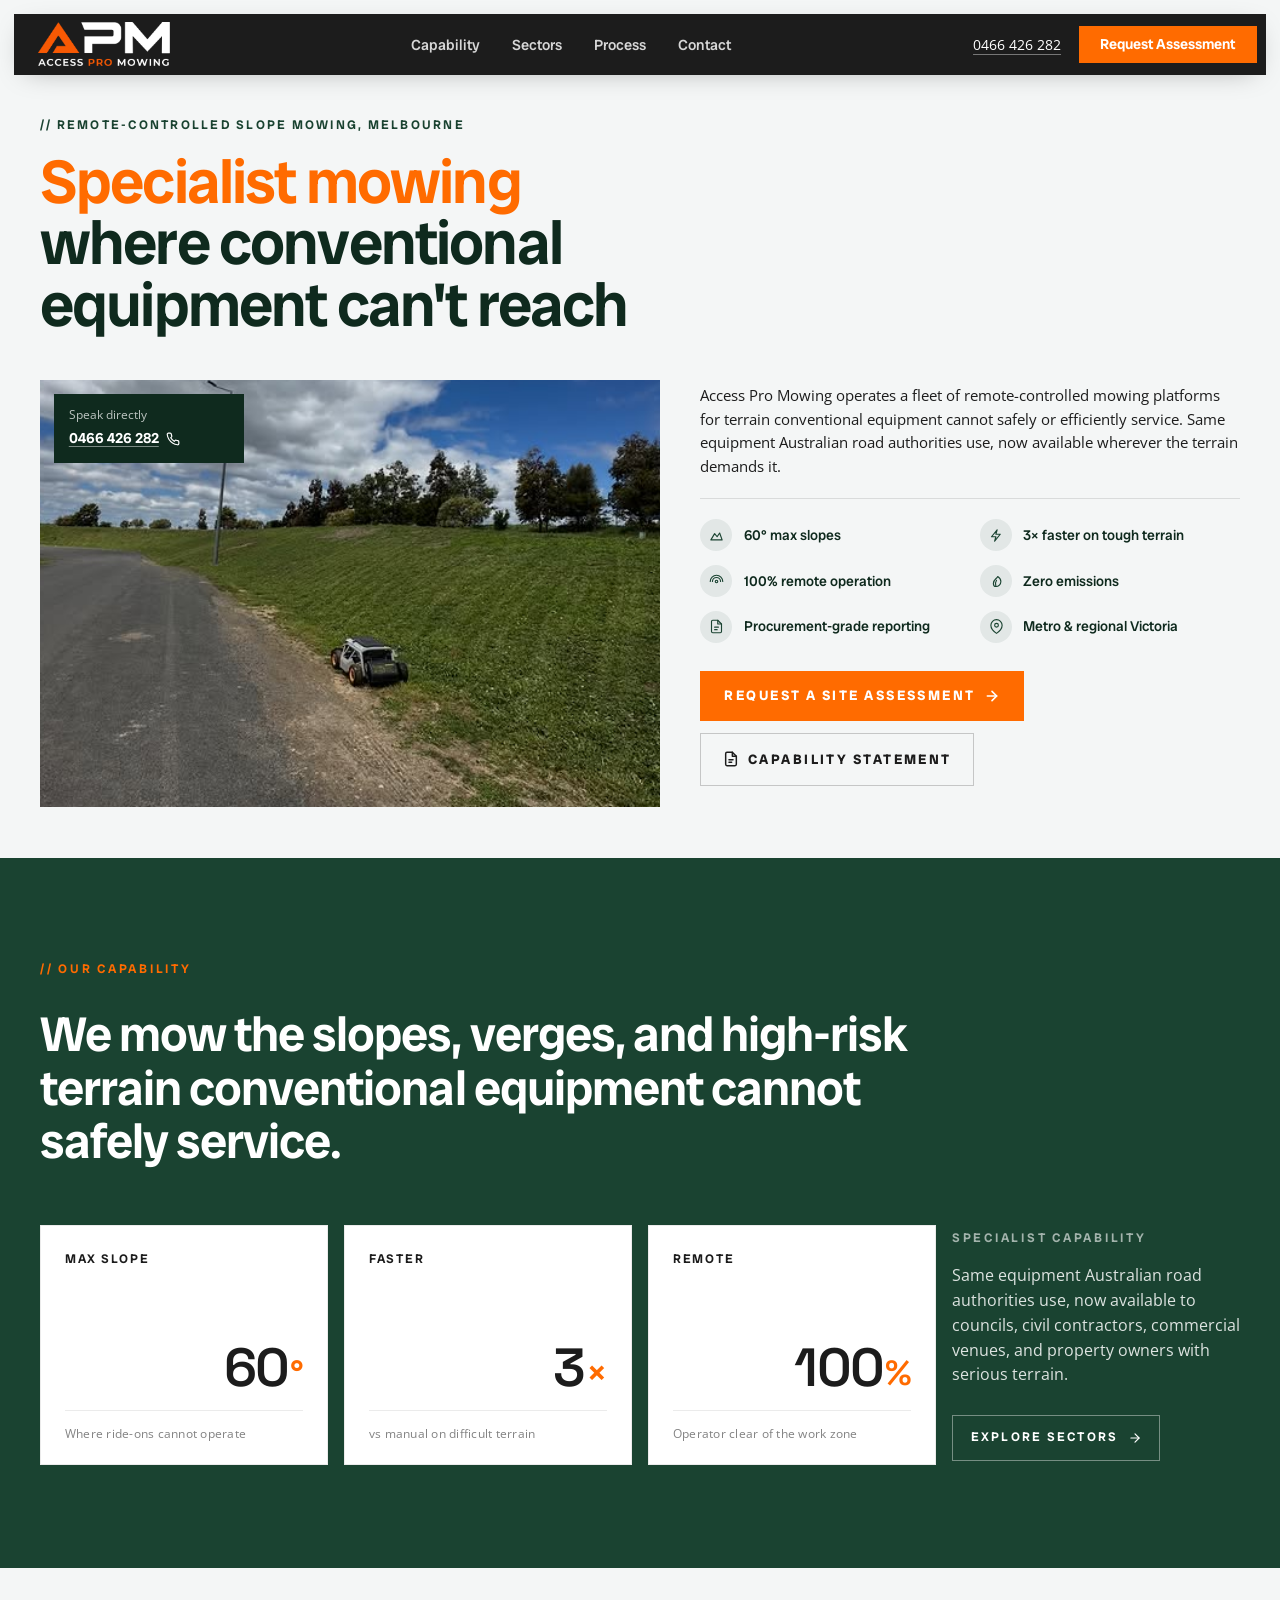
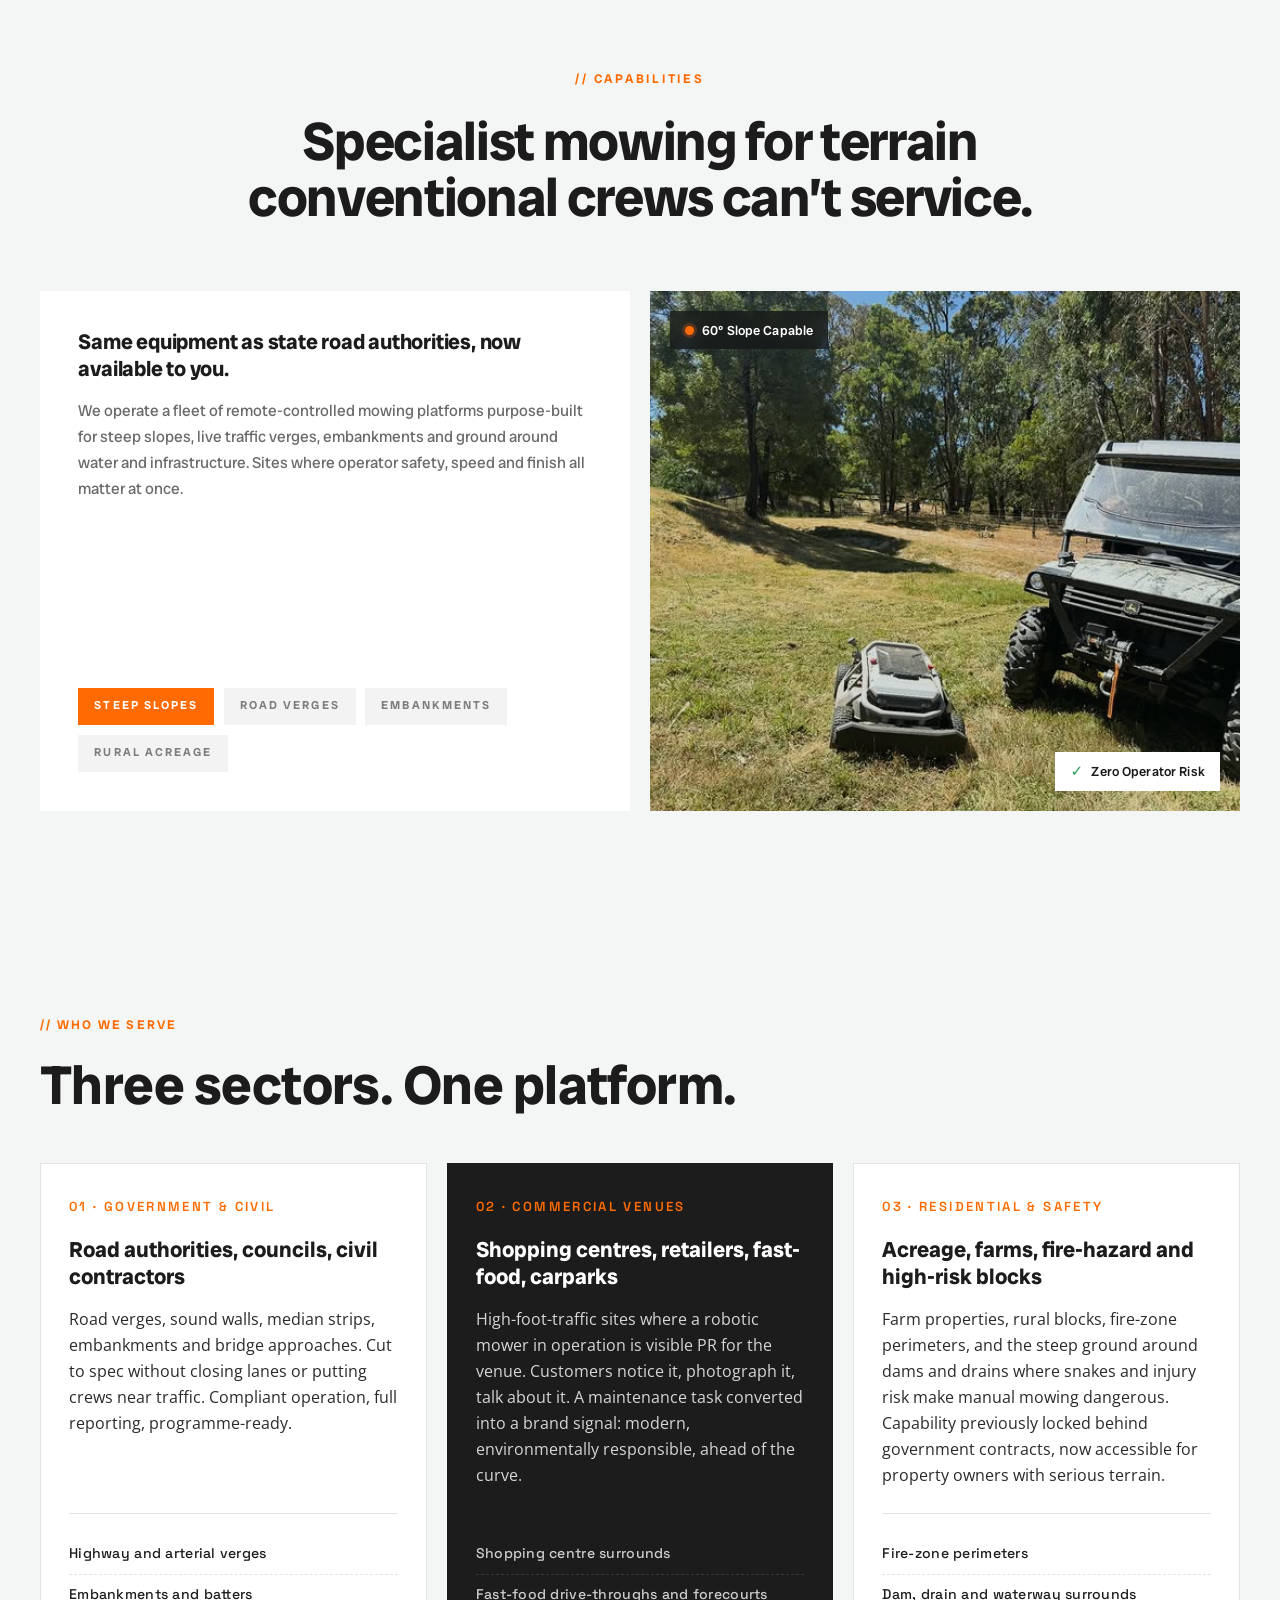
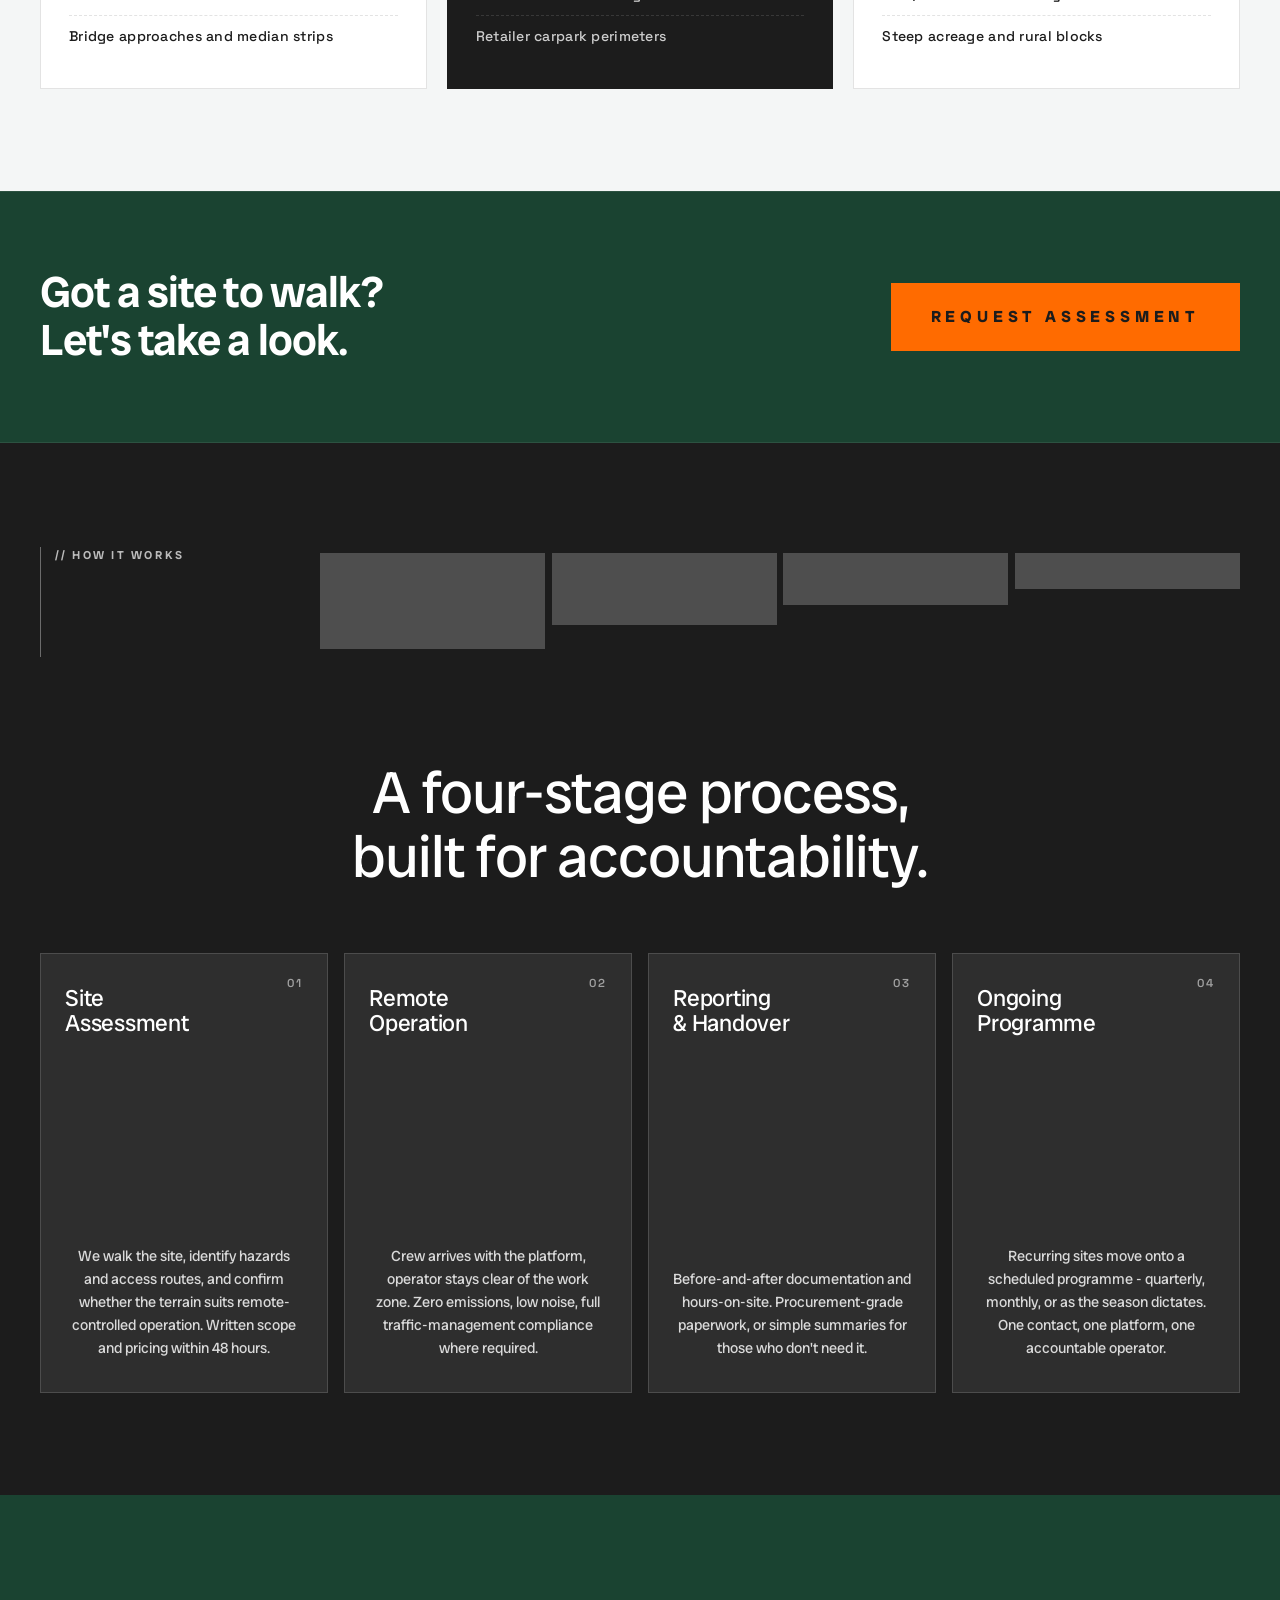
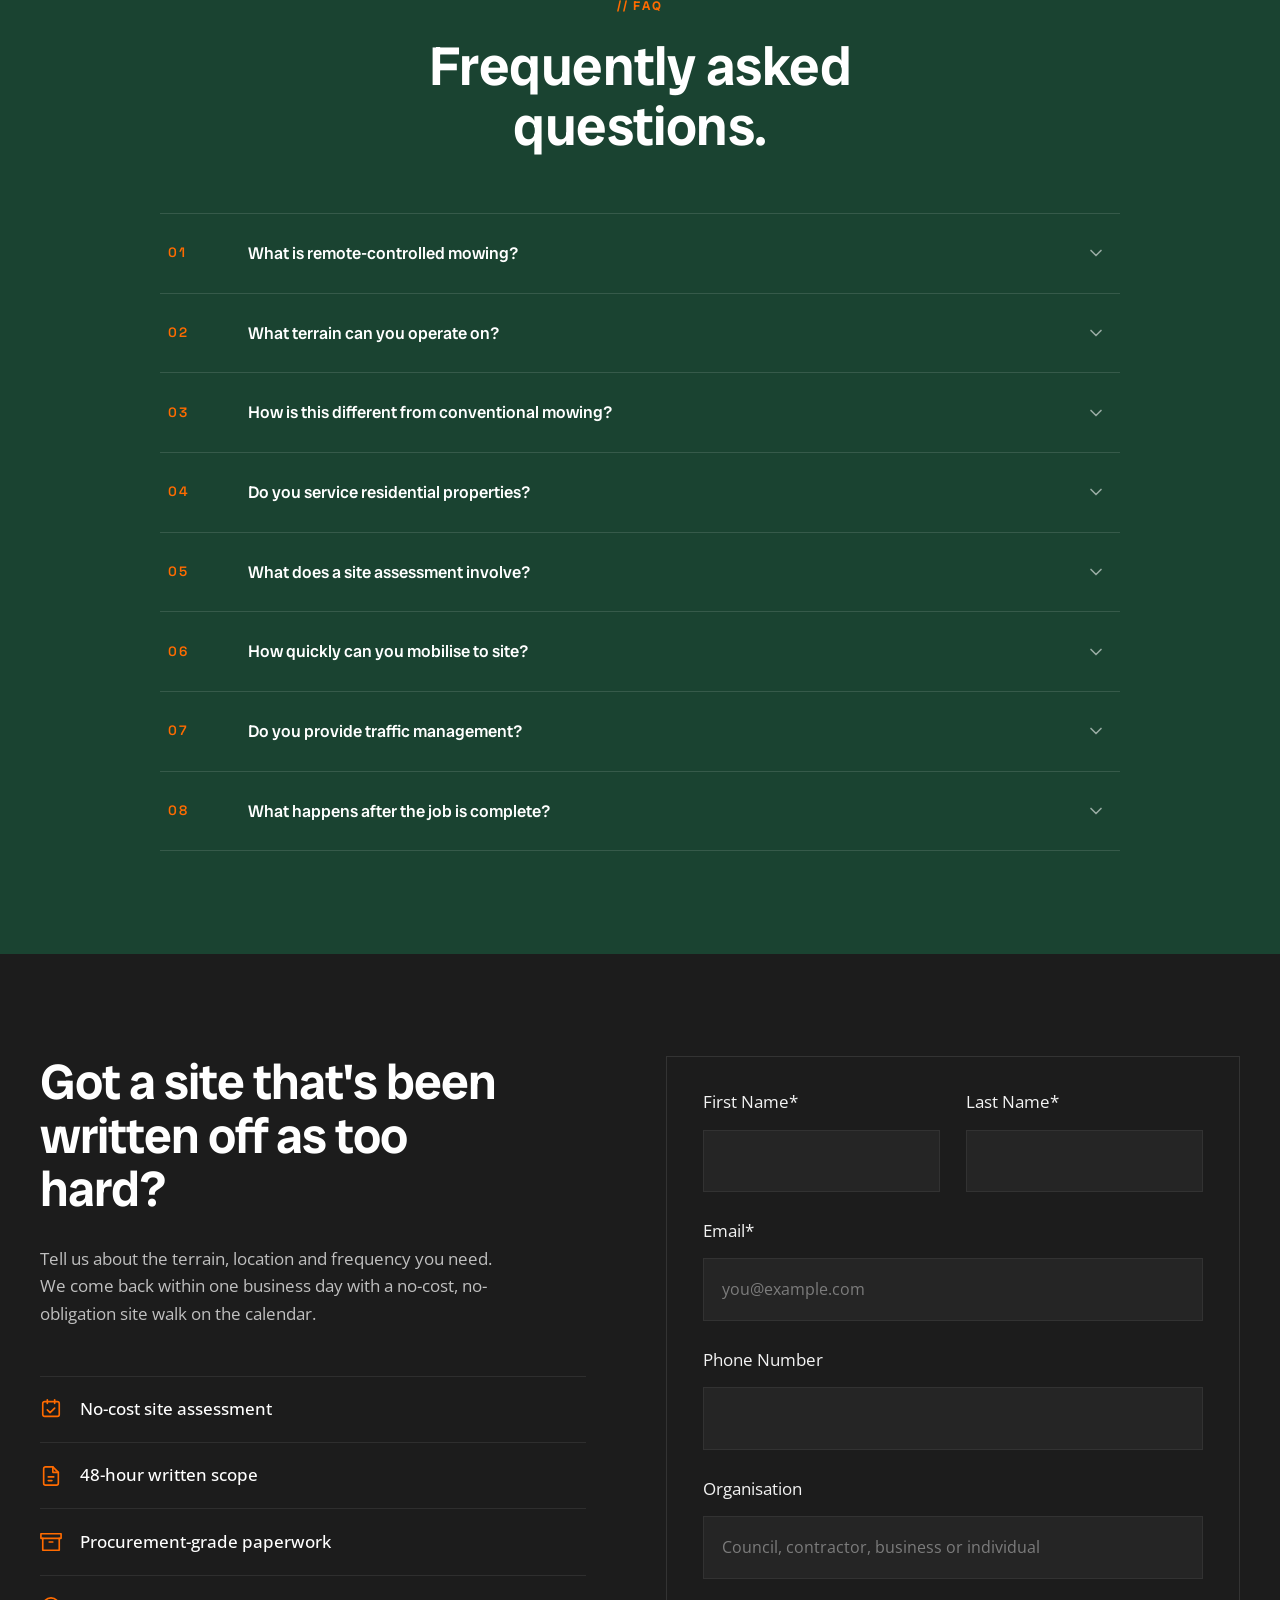
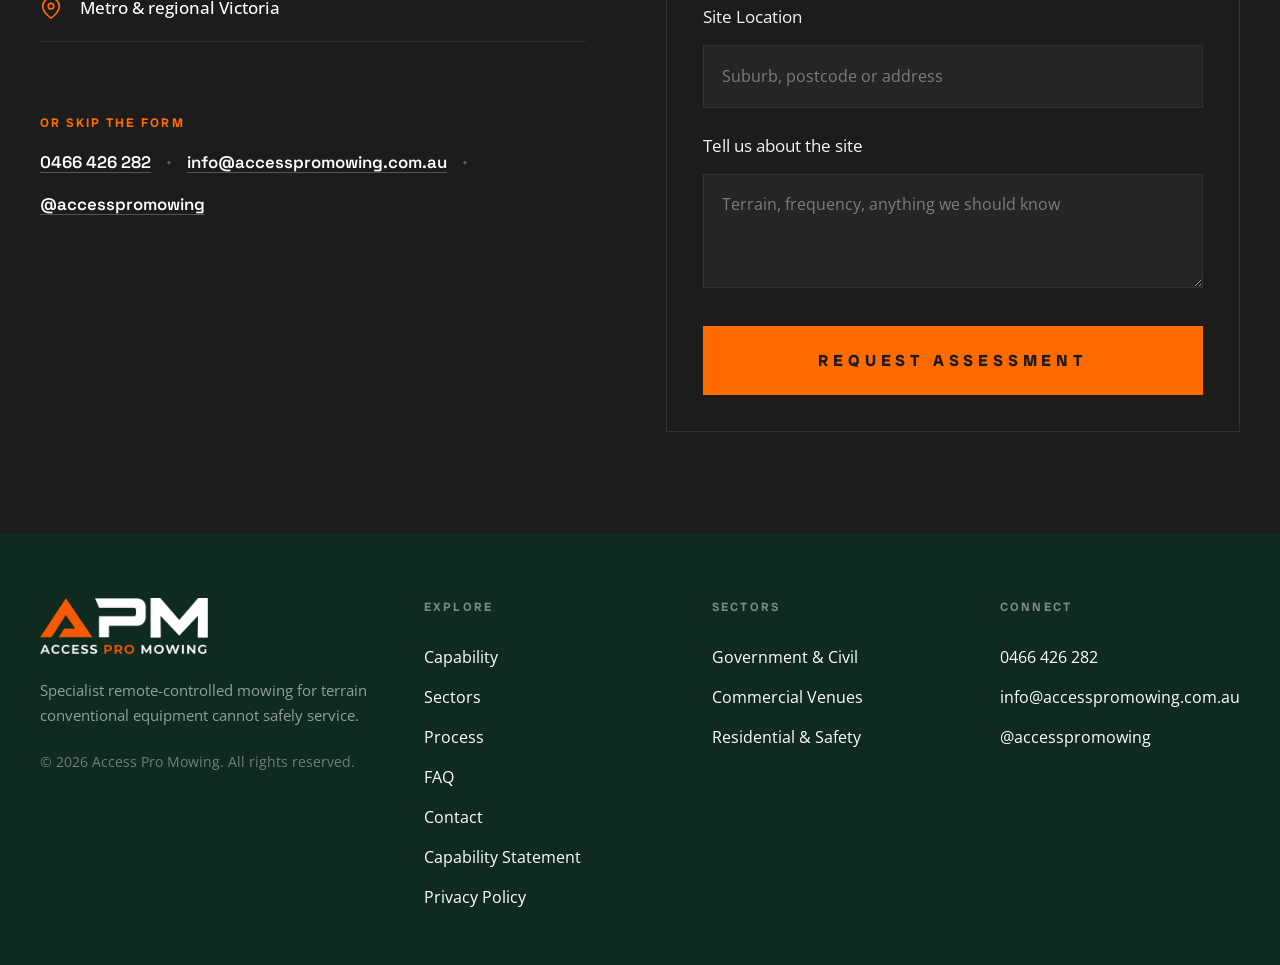
==== commit 7b590a71: "WP HQ move 2026-10-22: on-page fixes for search exposure (title, meta, hero eyebrow, schema) - Homep" ====
--- a/index.html
+++ b/index.html
@@ -3,14 +3,23 @@
 <head>
 <meta charset="UTF-8" />
 <meta name="viewport" content="width=device-width, initial-scale=1.0" />
-<meta name="description" content="Specialist remote-controlled mowing for slopes, road verges, commercial venues and high-risk terrain across Victoria. Safer, faster, smarter, greener than conventional mowing." />
+<meta name="description" content="Remote-controlled mowing for steep slopes, embankments, drains and verges across Melbourne and regional Victoria. Up to 60 degrees, zero emissions, low noise." />
 <meta name="robots" content="index, follow" />
 <link rel="canonical" href="https://accesspromowing.com.au/" />
 <meta property="og:title" content="Access Pro Mowing - Remote-controlled mowing where conventional equipment can't reach" />
 <meta property="og:description" content="Specialist remote-controlled mowing for slopes, road verges, commercial venues and high-risk terrain. Safer, faster, smarter, greener." />
 <meta property="og:type" content="website" />
+<meta property="og:url" content="https://accesspromowing.com.au/" />
+<meta property="og:image" content="https://accesspromowing.com.au/assets/brand/og-image.jpg" />
+<meta property="og:image:width" content="1200" />
+<meta property="og:image:height" content="630" />
+<meta property="og:image:alt" content="Access Pro Mowing remote-controlled mower working a steep roadside embankment" />
+<meta name="twitter:card" content="summary_large_image" />
+<meta name="twitter:title" content="Access Pro Mowing - Remote-controlled mowing where conventional equipment can't reach" />
+<meta name="twitter:description" content="Specialist remote-controlled mowing for slopes, road verges, commercial venues and high-risk terrain. Safer, faster, smarter, greener." />
+<meta name="twitter:image" content="https://accesspromowing.com.au/assets/brand/og-image.jpg" />
 <meta name="google-site-verification" content="lS9OtoWBYBU5AFqu4y9HU6vdc3i4REsxRiQQZlVyW_A" />
-<title>Access Pro Mowing - Remote-controlled mowing where conventional equipment can't reach</title>
+<title>Remote-Controlled Slope Mowing Melbourne | Access Pro Mowing</title>
 
 <link rel="icon" href="assets/brand/favicon.ico" sizes="any" />
 <link rel="icon" type="image/png" sizes="32x32" href="assets/brand/favicon-32x32.png" />
@@ -30,6 +39,9 @@
   "@context": "https://schema.org",
   "@type": "LocalBusiness",
   "name": "Access Pro Mowing",
+  "url": "https://accesspromowing.com.au/",
+  "logo": "https://accesspromowing.com.au/assets/brand/apm-logo-full.png",
+  "image": "https://accesspromowing.com.au/assets/brand/og-image.jpg",
   "description": "Specialist remote-controlled mowing for slopes, road verges, commercial venues and high-risk terrain.",
   "telephone": "+61466426282",
   "email": "info@accesspromowing.com.au",
@@ -64,6 +76,7 @@
   </script>
 </head>
 <body>
+<a href="#top" class="skip-link">Skip to content</a>
 
 <header class="site-header" id="site-header">
   <div class="header-pill">
@@ -104,7 +117,7 @@
           <li><a href="#process">Process</a></li>
           <li><a href="#faq">FAQ</a></li>
           <li><a href="#contact">Contact</a></li>
-          <li><a href="capability-statement.html">Capability Statement</a></li>
+          <li><a href="capability-statement">Capability Statement</a></li>
         </ul>
       </div>
 
@@ -132,11 +145,12 @@
 
   <section class="hero hero-light" aria-label="Introduction">
     <div class="container hero-inner">
+      <p class="eyebrow hero-eyebrow">// Remote-controlled slope mowing, Melbourne</p>
       <h1 class="hero-display"><span class="hero-display-accent">Specialist mowing</span><br />where conventional<br />equipment can't reach</h1>
 
       <div class="hero-bottom">
         <div class="hero-image-wrap">
-          <img src="assets/mower-roadside-embankment.jpg" alt="Access Pro Mowing remote-controlled mower on a steep roadside embankment" />
+          <img src="assets/mower-roadside-embankment.jpg" alt="Access Pro Mowing remote-controlled mower on a steep roadside embankment" width="640" height="652" />
           <a href="tel:+61466426282" class="hero-image-card">
             <p class="hero-card-label">Speak directly</p>
             <p class="hero-card-link">
@@ -195,7 +209,7 @@
               Request a site assessment
               <svg viewBox="0 0 24 24" width="16" height="16" fill="none" stroke="currentColor" stroke-width="2.4" stroke-linecap="round" stroke-linejoin="round" aria-hidden="true"><line x1="5" y1="12" x2="19" y2="12"/><polyline points="12 5 19 12 12 19"/></svg>
             </a>
-            <a href="capability-statement.html" class="hero-cta-secondary">
+            <a href="capability-statement" class="hero-cta-secondary">
               <svg viewBox="0 0 24 24" width="16" height="16" fill="none" stroke="currentColor" stroke-width="2.2" stroke-linecap="round" stroke-linejoin="round" aria-hidden="true"><path d="M14 2H6a2 2 0 0 0-2 2v16a2 2 0 0 0 2 2h12a2 2 0 0 0 2-2V8z"/><polyline points="14 2 14 8 20 8"/><line x1="9" y1="13" x2="15" y2="13"/><line x1="9" y1="17" x2="13" y2="17"/></svg>
               Capability statement
             </a>
@@ -272,7 +286,7 @@
             <span class="cap-chip-dot" aria-hidden="true"></span>
             60&deg; Slope Capable
           </span>
-          <img src="assets/mower-rural-acreage.jpg" alt="Access Pro Mowing remote-controlled mower on rural terrain" loading="lazy" />
+          <img src="assets/mower-rural-acreage.jpg" alt="Access Pro Mowing remote-controlled mower on rural terrain" width="640" height="480" loading="lazy" />
           <span class="cap-chip cap-chip-bottom">
             <span class="cap-chip-tick" aria-hidden="true">&check;</span>
             Zero Operator Risk
@@ -516,6 +530,7 @@
       </div>
 
       <form class="contact-form-card" action="https://formspree.io/f/xjybeakr" method="POST" aria-label="Site assessment request form">
+        <input type="text" name="_gotcha" tabindex="-1" autocomplete="off" aria-hidden="true" style="position:absolute;left:-9999px;width:1px;height:1px;opacity:0;">
         <div class="form-row">
           <label class="dark-field">
             <span class="field-label">First Name<span class="req">*</span></span>
@@ -574,8 +589,8 @@
       <a href="#process">Process</a>
       <a href="#faq">FAQ</a>
       <a href="#contact">Contact</a>
-      <a href="capability-statement.html">Capability Statement</a>
-      <a href="privacy.html">Privacy Policy</a>
+      <a href="capability-statement">Capability Statement</a>
+      <a href="privacy">Privacy Policy</a>
     </div>
 
     <div class="footer-col">
--- a/styles.css
+++ b/styles.css
@@ -86,6 +86,21 @@
 
 .eyebrow-light { color: var(--orange); }
 
+/* Skip link: off-screen until focused, so keyboard users can jump past the header. */
+.skip-link {
+  position: absolute;
+  left: 1rem;
+  top: -100px;
+  z-index: 1000;
+  padding: 0.65rem 1rem;
+  background: var(--orange);
+  color: var(--charcoal);
+  font-family: var(--font-display);
+  font-weight: 600;
+  text-decoration: none;
+}
+.skip-link:focus { top: 1rem; }
+
 .section-title {
   font-size: clamp(2rem, 4.4vw, 3.4rem);
   letter-spacing: -0.01em;
@@ -369,6 +384,8 @@
 }
 
 .hero-display-accent { color: var(--orange); }
+
+.hero-eyebrow { color: var(--forest); margin-bottom: 1rem; }
 
 .hero-bottom {
   display: grid;
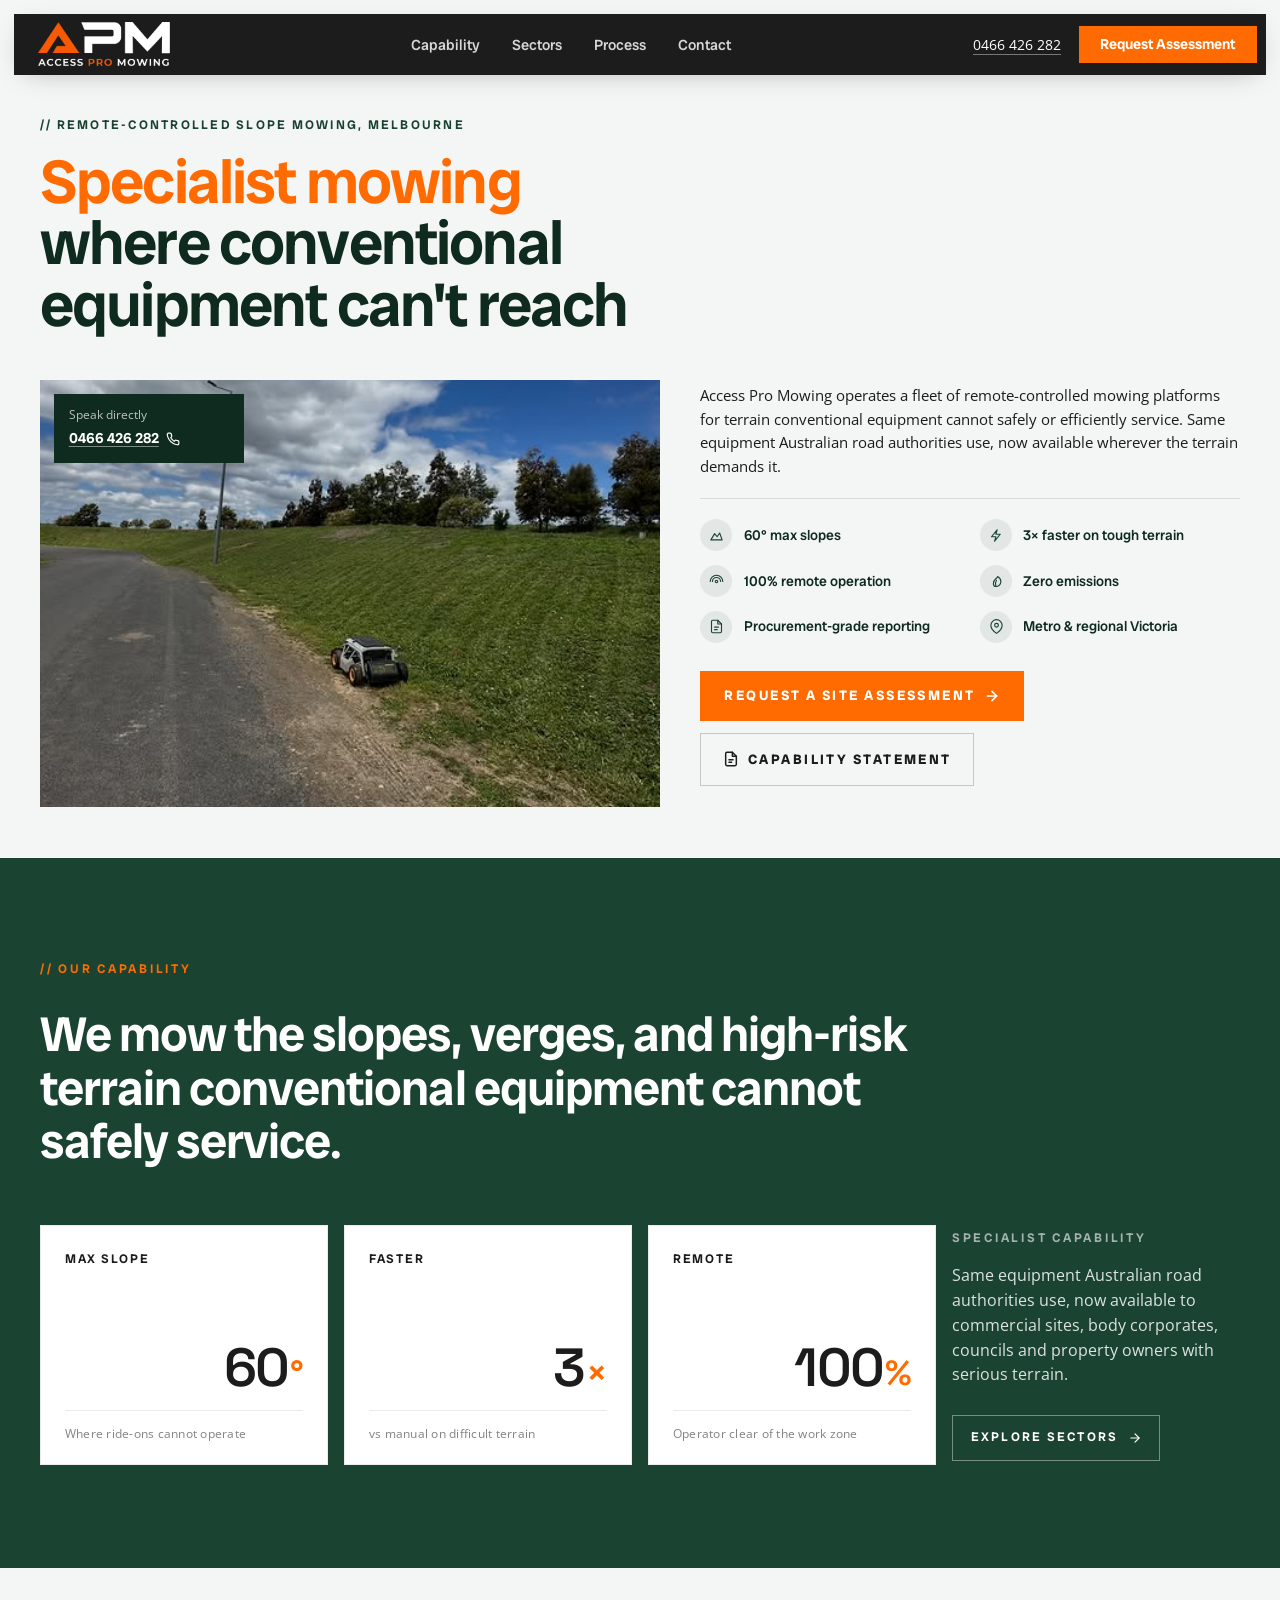
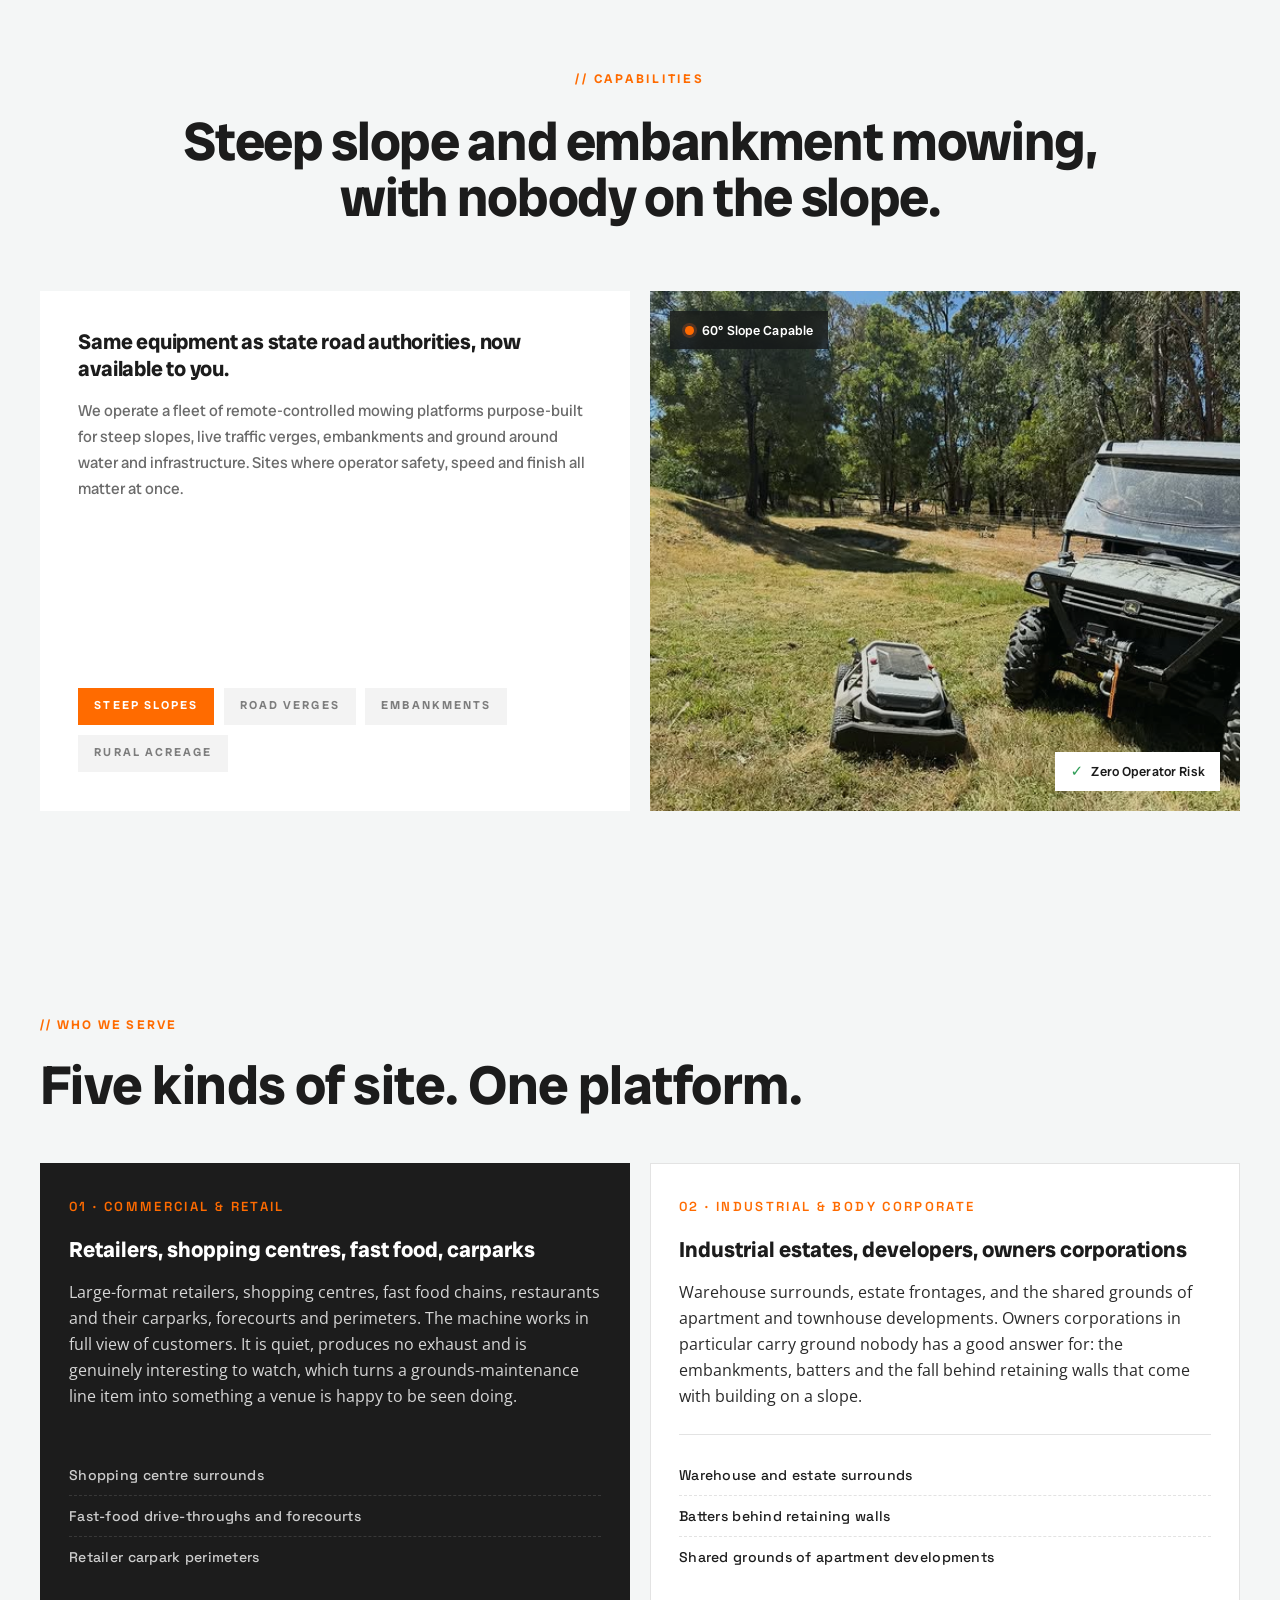
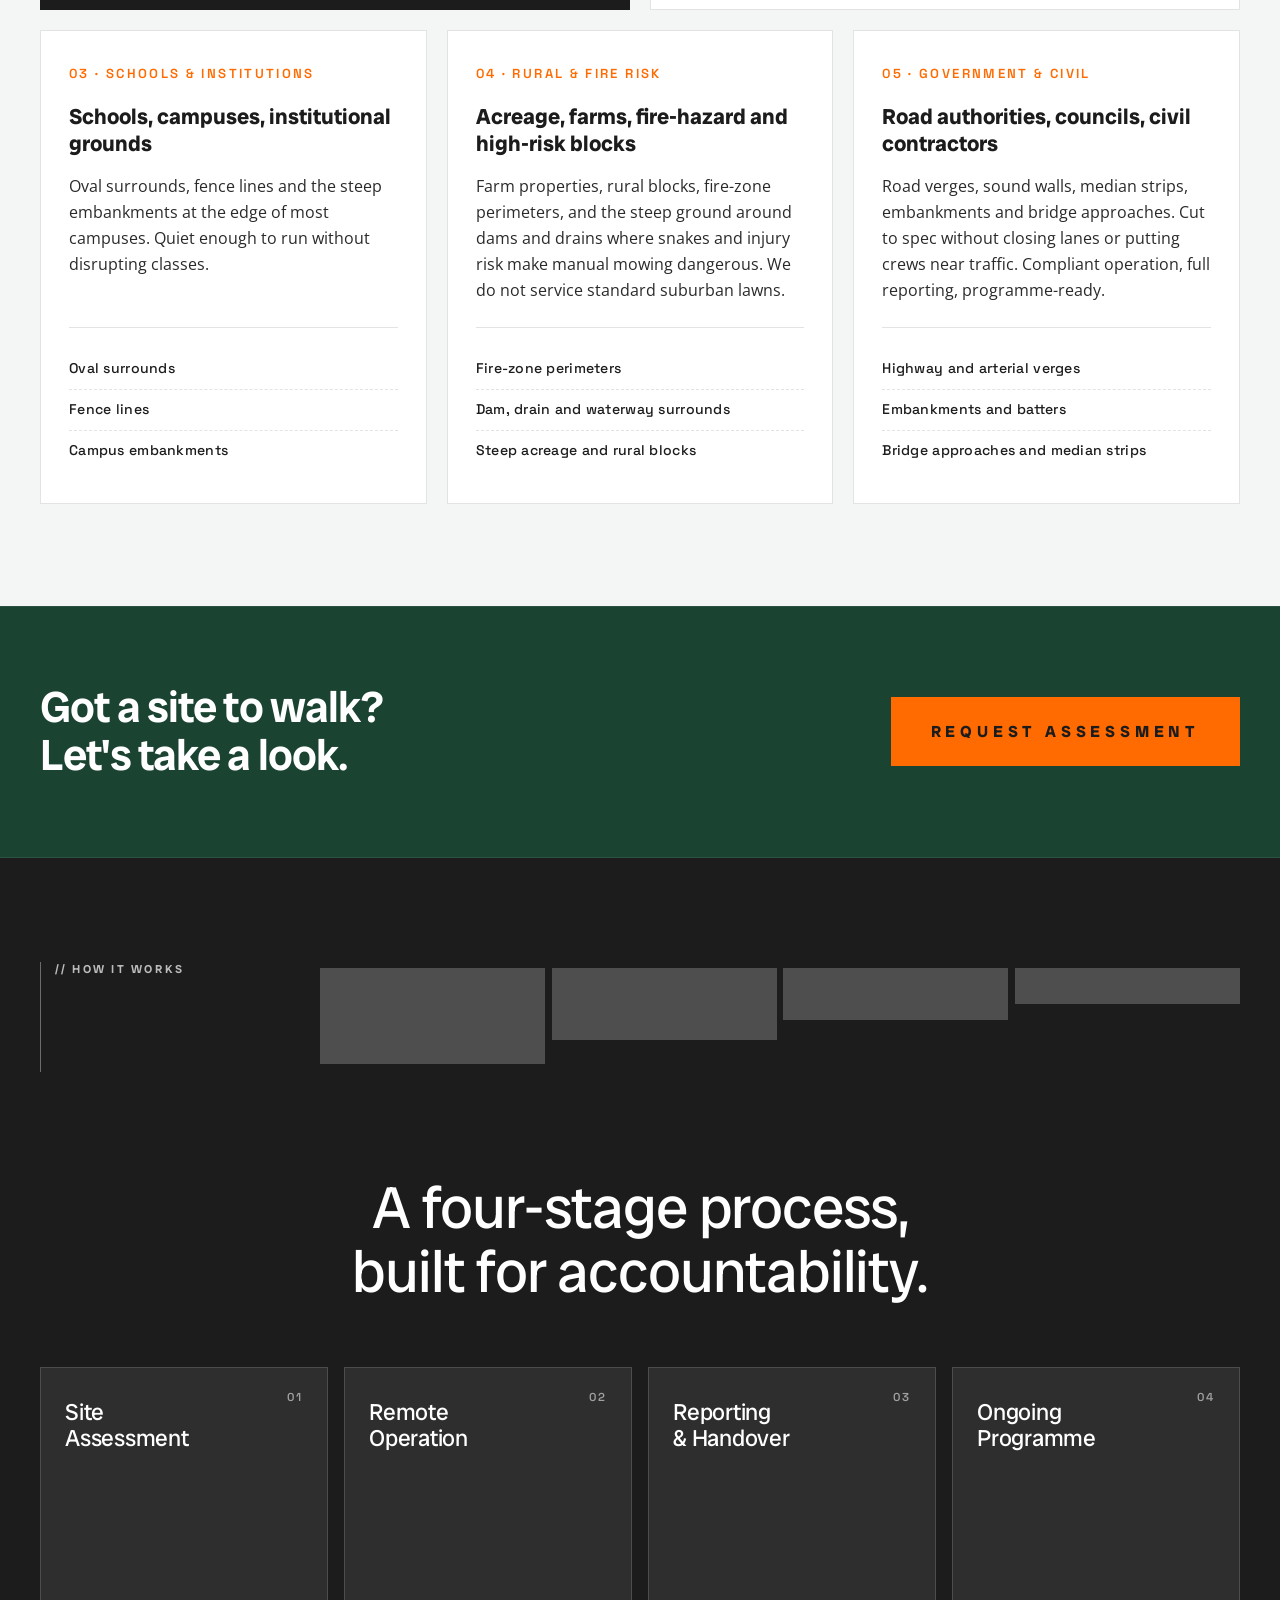
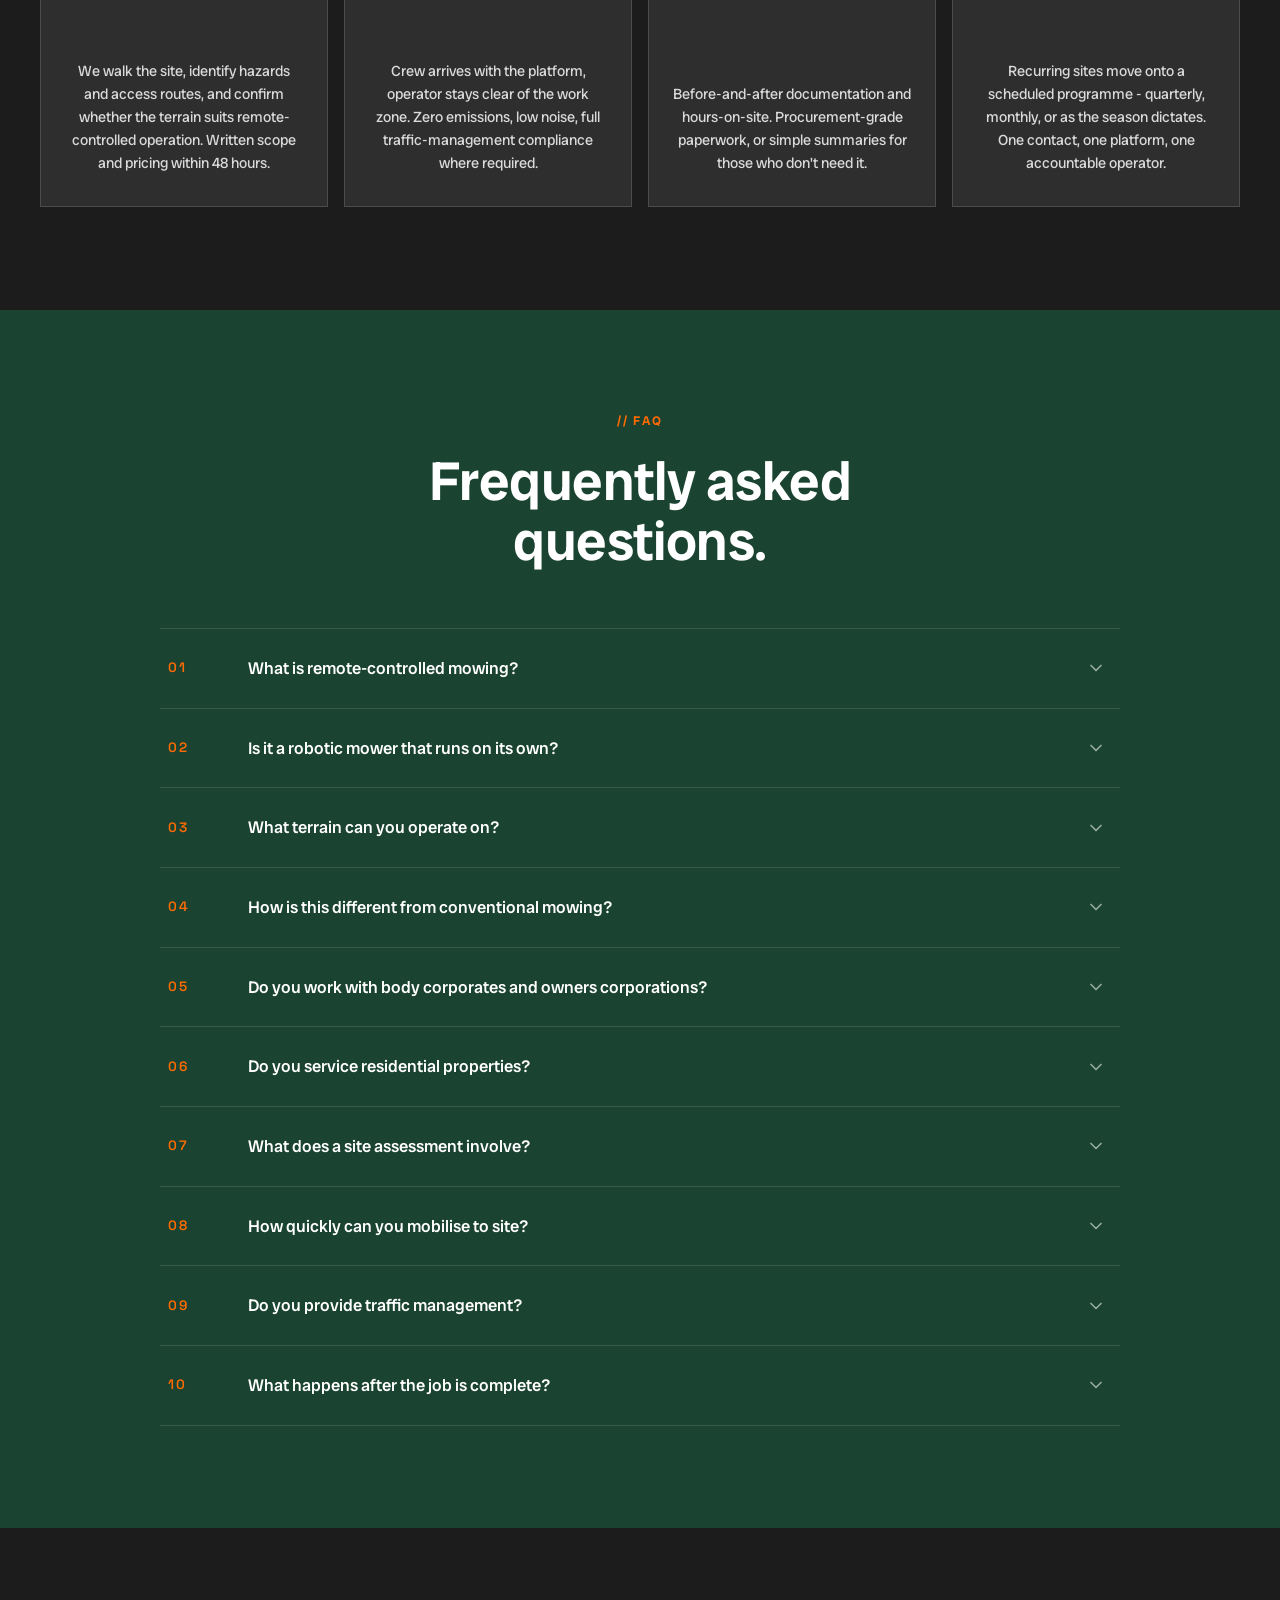
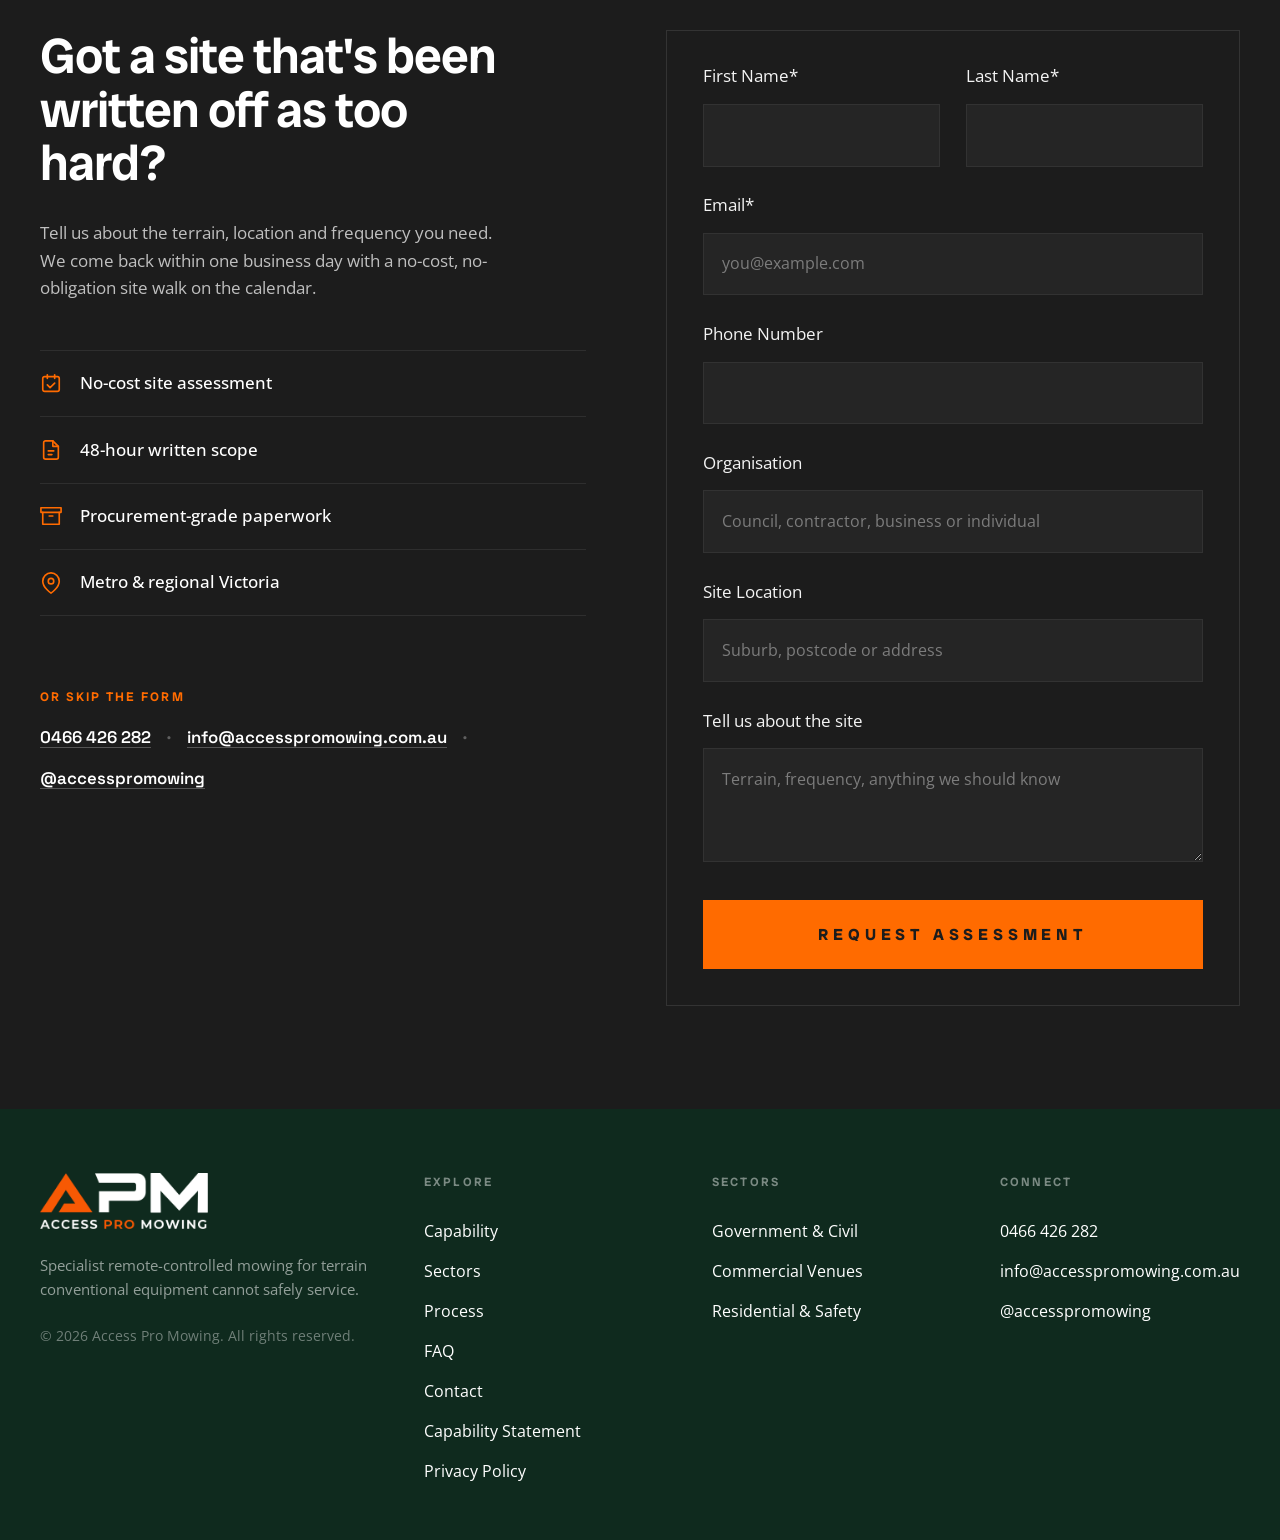
==== commit ca010641: "WP HQ move 2026-11-24: homepage sectors match the capability statement, slope-mowing heading, FAQ sc" ====
--- a/index.html
+++ b/index.html
@@ -47,6 +47,94 @@
   "email": "info@accesspromowing.com.au",
   "areaServed": ["Victoria", "Melbourne", "Regional Victoria"],
   "sameAs": ["https://www.instagram.com/accesspromowing/"]
+}
+</script>
+<script type="application/ld+json">
+{
+  "@context": "https://schema.org",
+  "@type": "FAQPage",
+  "mainEntity": [
+    {
+      "@type": "Question",
+      "name": "What is remote-controlled mowing?",
+      "acceptedAnswer": {
+        "@type": "Answer",
+        "text": "Remote-controlled mowing platforms are purpose-built mowers operated wirelessly by a crew member at a safe distance from the work zone. The same class of equipment Australian road authorities use, now available to councils, civil contractors, commercial venues and property owners with serious terrain."
+      }
+    },
+    {
+      "@type": "Question",
+      "name": "Is it a robotic mower that runs on its own?",
+      "acceptedAnswer": {
+        "@type": "Answer",
+        "text": "No. It is a purpose-built remote-controlled platform, operated by a person standing clear of the work with the machine in sight throughout. It is not left to run unattended, and it is not a ride-on with an attachment. It is specialist plant, operated by a person, on ground a person should not be standing on."
+      }
+    },
+    {
+      "@type": "Question",
+      "name": "What terrain can you operate on?",
+      "acceptedAnswer": {
+        "@type": "Answer",
+        "text": "Slopes up to 60 degrees, embankments and batters, the fall behind retaining walls, road verges, sound walls, median strips, around water infrastructure, fire-zone perimeters, retailer carparks and fast-food forecourts. Anywhere conventional mowing is too dangerous, too slow or too expensive to do safely."
+      }
+    },
+    {
+      "@type": "Question",
+      "name": "How is this different from conventional mowing?",
+      "acceptedAnswer": {
+        "@type": "Answer",
+        "text": "100% remote operation keeps crews clear of traffic and unstable ground. 60-degree slope capability where ride-ons cannot safely operate. Zero emissions. Up to 3x faster on difficult terrain compared to manual or specialist alternatives."
+      }
+    },
+    {
+      "@type": "Question",
+      "name": "Do you work with body corporates and owners corporations?",
+      "acceptedAnswer": {
+        "@type": "Answer",
+        "text": "Yes. The shared grounds of apartment and townhouse developments often include embankments, batters and the fall behind retaining walls that a standard maintenance crew cannot safely cut. We walk the site, give the committee or strata manager a written scope, and recurring sites move onto a scheduled programme."
+      }
+    },
+    {
+      "@type": "Question",
+      "name": "Do you service residential properties?",
+      "acceptedAnswer": {
+        "@type": "Answer",
+        "text": "Where the use case justifies it, yes. Acreage, fire-zone perimeters, the ground around dams and drains, and rural blocks where snakes or injury risk make manual mowing dangerous. We do not service standard suburban lawns - that is not what the platform is designed for."
+      }
+    },
+    {
+      "@type": "Question",
+      "name": "What does a site assessment involve?",
+      "acceptedAnswer": {
+        "@type": "Answer",
+        "text": "We walk the site, identify hazards and access routes, and confirm whether the terrain suits remote-controlled operation. Written scope and pricing follows within 48 hours. Site assessments are no-cost and no-obligation."
+      }
+    },
+    {
+      "@type": "Question",
+      "name": "How quickly can you mobilise to site?",
+      "acceptedAnswer": {
+        "@type": "Answer",
+        "text": "For most sites in metropolitan Melbourne, within 5 to 10 business days from scope sign-off. Regional Victoria timing depends on travel logistics and any traffic-management requirements specific to the site."
+      }
+    },
+    {
+      "@type": "Question",
+      "name": "Do you provide traffic management?",
+      "acceptedAnswer": {
+        "@type": "Answer",
+        "text": "For council and road-authority work, yes. We coordinate the appropriate traffic management plan as part of the scope and budget. Commercial and residential sites typically do not require it."
+      }
+    },
+    {
+      "@type": "Question",
+      "name": "What happens after the job is complete?",
+      "acceptedAnswer": {
+        "@type": "Answer",
+        "text": "You receive before-and-after documentation and hours-on-site. Procurement-grade paperwork for clients who need it, simple summaries for those who do not. Recurring sites move onto a scheduled programme - quarterly, monthly or seasonal."
+      }
+    }
+  ]
 }
 </script>
   <!-- Google tag (gtag.js) -->
@@ -245,7 +333,7 @@
 
         <aside class="stat-aside">
           <p class="specs-eyebrow stat-aside-eyebrow">Specialist capability</p>
-          <p class="stat-aside-body">Same equipment Australian road authorities use, now available to councils, civil contractors, commercial venues, and property owners with serious terrain.</p>
+          <p class="stat-aside-body">Same equipment Australian road authorities use, now available to commercial sites, body corporates, councils and property owners with serious terrain.</p>
           <a href="#sectors" class="stat-aside-link">
             Explore sectors
             <svg viewBox="0 0 24 24" width="14" height="14" fill="none" stroke="currentColor" stroke-width="2" stroke-linecap="round" stroke-linejoin="round" aria-hidden="true"><line x1="5" y1="12" x2="19" y2="12"/><polyline points="12 5 19 12 12 19"/></svg>
@@ -260,8 +348,8 @@
       <header class="capability-head">
         <p class="capability-eyebrow">// CAPABILITIES</p>
         <h2 class="capability-headline">
-          Specialist mowing for terrain<br />
-          conventional crews can&rsquo;t service.
+          Steep slope and embankment mowing,<br />
+          with nobody on the slope.
         </h2>
       </header>
 
@@ -299,11 +387,63 @@
   <section class="sectors" id="sectors" aria-label="Who we serve">
     <div class="container sectors-inner">
       <p class="eyebrow">// WHO WE SERVE</p>
-      <h2 class="section-title">Three sectors. One platform.</h2>
+      <h2 class="section-title">Five kinds of site. One platform.</h2>
 
       <div class="sector-grid">
+        <article class="sector-card sector-card-lead sector-card-feature">
+          <p class="sector-eyebrow">01 &middot; Commercial &amp; Retail</p>
+          <h3 class="sector-title">Retailers, shopping centres, fast food, carparks</h3>
+          <p class="sector-desc">
+            Large-format retailers, shopping centres, fast food chains, restaurants and their carparks, forecourts and perimeters. The machine works in full view of customers. It is quiet, produces no exhaust and is genuinely interesting to watch, which turns a grounds-maintenance line item into something a venue is happy to be seen doing.
+          </p>
+          <ul class="sector-uses">
+            <li>Shopping centre surrounds</li>
+            <li>Fast-food drive-throughs and forecourts</li>
+            <li>Retailer carpark perimeters</li>
+          </ul>
+        </article>
+
+        <article class="sector-card sector-card-lead">
+          <p class="sector-eyebrow">02 &middot; Industrial &amp; Body Corporate</p>
+          <h3 class="sector-title">Industrial estates, developers, owners corporations</h3>
+          <p class="sector-desc">
+            Warehouse surrounds, estate frontages, and the shared grounds of apartment and townhouse developments. Owners corporations in particular carry ground nobody has a good answer for: the embankments, batters and the fall behind retaining walls that come with building on a slope.
+          </p>
+          <ul class="sector-uses">
+            <li>Warehouse and estate surrounds</li>
+            <li>Batters behind retaining walls</li>
+            <li>Shared grounds of apartment developments</li>
+          </ul>
+        </article>
+
         <article class="sector-card">
-          <p class="sector-eyebrow">01 &middot; Government &amp; Civil</p>
+          <p class="sector-eyebrow">03 &middot; Schools &amp; Institutions</p>
+          <h3 class="sector-title">Schools, campuses, institutional grounds</h3>
+          <p class="sector-desc">
+            Oval surrounds, fence lines and the steep embankments at the edge of most campuses. Quiet enough to run without disrupting classes.
+          </p>
+          <ul class="sector-uses">
+            <li>Oval surrounds</li>
+            <li>Fence lines</li>
+            <li>Campus embankments</li>
+          </ul>
+        </article>
+
+        <article class="sector-card">
+          <p class="sector-eyebrow">04 &middot; Rural &amp; Fire Risk</p>
+          <h3 class="sector-title">Acreage, farms, fire-hazard and high-risk blocks</h3>
+          <p class="sector-desc">
+            Farm properties, rural blocks, fire-zone perimeters, and the steep ground around dams and drains where snakes and injury risk make manual mowing dangerous. We do not service standard suburban lawns.
+          </p>
+          <ul class="sector-uses">
+            <li>Fire-zone perimeters</li>
+            <li>Dam, drain and waterway surrounds</li>
+            <li>Steep acreage and rural blocks</li>
+          </ul>
+        </article>
+
+        <article class="sector-card">
+          <p class="sector-eyebrow">05 &middot; Government &amp; Civil</p>
           <h3 class="sector-title">Road authorities, councils, civil contractors</h3>
           <p class="sector-desc">
             Road verges, sound walls, median strips, embankments and bridge approaches. Cut to spec without closing lanes or putting crews near traffic. Compliant operation, full reporting, programme-ready.
@@ -312,32 +452,6 @@
             <li>Highway and arterial verges</li>
             <li>Embankments and batters</li>
             <li>Bridge approaches and median strips</li>
-          </ul>
-        </article>
-
-        <article class="sector-card sector-card-feature">
-          <p class="sector-eyebrow">02 &middot; Commercial Venues</p>
-          <h3 class="sector-title">Shopping centres, retailers, fast-food, carparks</h3>
-          <p class="sector-desc">
-            High-foot-traffic sites where a robotic mower in operation is visible PR for the venue. Customers notice it, photograph it, talk about it. A maintenance task converted into a brand signal: modern, environmentally responsible, ahead of the curve.
-          </p>
-          <ul class="sector-uses">
-            <li>Shopping centre surrounds</li>
-            <li>Fast-food drive-throughs and forecourts</li>
-            <li>Retailer carpark perimeters</li>
-          </ul>
-        </article>
-
-        <article class="sector-card">
-          <p class="sector-eyebrow">03 &middot; Residential &amp; Safety</p>
-          <h3 class="sector-title">Acreage, farms, fire-hazard and high-risk blocks</h3>
-          <p class="sector-desc">
-            Farm properties, rural blocks, fire-zone perimeters, and the steep ground around dams and drains where snakes and injury risk make manual mowing dangerous. Capability previously locked behind government contracts, now accessible for property owners with serious terrain.
-          </p>
-          <ul class="sector-uses">
-            <li>Fire-zone perimeters</li>
-            <li>Dam, drain and waterway surrounds</li>
-            <li>Steep acreage and rural blocks</li>
           </ul>
         </article>
       </div>
@@ -415,17 +529,28 @@
         <details class="faq-item">
           <summary class="faq-summary">
             <span class="faq-num">02</span>
+            <span class="faq-question">Is it a robotic mower that runs on its own?</span>
+            <span class="faq-chevron" aria-hidden="true"><svg viewBox="0 0 24 24" width="20" height="20" fill="none" stroke="currentColor" stroke-width="2" stroke-linecap="round" stroke-linejoin="round"><polyline points="6 9 12 15 18 9"/></svg></span>
+          </summary>
+          <div class="faq-answer">
+            <p>No. It is a purpose-built remote-controlled platform, operated by a person standing clear of the work with the machine in sight throughout. It is not left to run unattended, and it is not a ride-on with an attachment. It is specialist plant, operated by a person, on ground a person should not be standing on.</p>
+          </div>
+        </details>
+
+        <details class="faq-item">
+          <summary class="faq-summary">
+            <span class="faq-num">03</span>
             <span class="faq-question">What terrain can you operate on?</span>
             <span class="faq-chevron" aria-hidden="true"><svg viewBox="0 0 24 24" width="20" height="20" fill="none" stroke="currentColor" stroke-width="2" stroke-linecap="round" stroke-linejoin="round"><polyline points="6 9 12 15 18 9"/></svg></span>
           </summary>
           <div class="faq-answer">
-            <p>Slopes up to 60 degrees, road verges, embankments, sound walls, median strips, around water infrastructure, fire-zone perimeters, retailer carparks and fast-food forecourts. Anywhere conventional mowing is too dangerous, too slow or too expensive to do safely.</p>
-          </div>
-        </details>
-
-        <details class="faq-item">
-          <summary class="faq-summary">
-            <span class="faq-num">03</span>
+            <p>Slopes up to 60 degrees, embankments and batters, the fall behind retaining walls, road verges, sound walls, median strips, around water infrastructure, fire-zone perimeters, retailer carparks and fast-food forecourts. Anywhere conventional mowing is too dangerous, too slow or too expensive to do safely.</p>
+          </div>
+        </details>
+
+        <details class="faq-item">
+          <summary class="faq-summary">
+            <span class="faq-num">04</span>
             <span class="faq-question">How is this different from conventional mowing?</span>
             <span class="faq-chevron" aria-hidden="true"><svg viewBox="0 0 24 24" width="20" height="20" fill="none" stroke="currentColor" stroke-width="2" stroke-linecap="round" stroke-linejoin="round"><polyline points="6 9 12 15 18 9"/></svg></span>
           </summary>
@@ -436,7 +561,18 @@
 
         <details class="faq-item">
           <summary class="faq-summary">
-            <span class="faq-num">04</span>
+            <span class="faq-num">05</span>
+            <span class="faq-question">Do you work with body corporates and owners corporations?</span>
+            <span class="faq-chevron" aria-hidden="true"><svg viewBox="0 0 24 24" width="20" height="20" fill="none" stroke="currentColor" stroke-width="2" stroke-linecap="round" stroke-linejoin="round"><polyline points="6 9 12 15 18 9"/></svg></span>
+          </summary>
+          <div class="faq-answer">
+            <p>Yes. The shared grounds of apartment and townhouse developments often include embankments, batters and the fall behind retaining walls that a standard maintenance crew cannot safely cut. We walk the site, give the committee or strata manager a written scope, and recurring sites move onto a scheduled programme.</p>
+          </div>
+        </details>
+
+        <details class="faq-item">
+          <summary class="faq-summary">
+            <span class="faq-num">06</span>
             <span class="faq-question">Do you service residential properties?</span>
             <span class="faq-chevron" aria-hidden="true"><svg viewBox="0 0 24 24" width="20" height="20" fill="none" stroke="currentColor" stroke-width="2" stroke-linecap="round" stroke-linejoin="round"><polyline points="6 9 12 15 18 9"/></svg></span>
           </summary>
@@ -447,7 +583,7 @@
 
         <details class="faq-item">
           <summary class="faq-summary">
-            <span class="faq-num">05</span>
+            <span class="faq-num">07</span>
             <span class="faq-question">What does a site assessment involve?</span>
             <span class="faq-chevron" aria-hidden="true"><svg viewBox="0 0 24 24" width="20" height="20" fill="none" stroke="currentColor" stroke-width="2" stroke-linecap="round" stroke-linejoin="round"><polyline points="6 9 12 15 18 9"/></svg></span>
           </summary>
@@ -458,7 +594,7 @@
 
         <details class="faq-item">
           <summary class="faq-summary">
-            <span class="faq-num">06</span>
+            <span class="faq-num">08</span>
             <span class="faq-question">How quickly can you mobilise to site?</span>
             <span class="faq-chevron" aria-hidden="true"><svg viewBox="0 0 24 24" width="20" height="20" fill="none" stroke="currentColor" stroke-width="2" stroke-linecap="round" stroke-linejoin="round"><polyline points="6 9 12 15 18 9"/></svg></span>
           </summary>
@@ -469,7 +605,7 @@
 
         <details class="faq-item">
           <summary class="faq-summary">
-            <span class="faq-num">07</span>
+            <span class="faq-num">09</span>
             <span class="faq-question">Do you provide traffic management?</span>
             <span class="faq-chevron" aria-hidden="true"><svg viewBox="0 0 24 24" width="20" height="20" fill="none" stroke="currentColor" stroke-width="2" stroke-linecap="round" stroke-linejoin="round"><polyline points="6 9 12 15 18 9"/></svg></span>
           </summary>
@@ -480,7 +616,7 @@
 
         <details class="faq-item">
           <summary class="faq-summary">
-            <span class="faq-num">08</span>
+            <span class="faq-num">10</span>
             <span class="faq-question">What happens after the job is complete?</span>
             <span class="faq-chevron" aria-hidden="true"><svg viewBox="0 0 24 24" width="20" height="20" fill="none" stroke="currentColor" stroke-width="2" stroke-linecap="round" stroke-linejoin="round"><polyline points="6 9 12 15 18 9"/></svg></span>
           </summary>
@@ -530,7 +666,7 @@
       </div>
 
       <form class="contact-form-card" action="https://formspree.io/f/xjybeakr" method="POST" aria-label="Site assessment request form">
-        <input type="text" name="_gotcha" tabindex="-1" autocomplete="off" aria-hidden="true" style="position:absolute;left:-9999px;width:1px;height:1px;opacity:0;">
+        <input type="text" name="_gotcha" tabindex="-1" autocomplete="off" aria-hidden="true" style="display:none">
         <div class="form-row">
           <label class="dark-field">
             <span class="field-label">First Name<span class="req">*</span></span>
--- a/styles.css
+++ b/styles.css
@@ -878,12 +878,17 @@
   padding-bottom: var(--section-y);
 }
 
+/* Six tracks: the two lead sectors (commercial, body corporate) take half a row
+   each, the other three a third each underneath. */
 .sector-grid {
   display: grid;
-  grid-template-columns: repeat(3, 1fr);
+  grid-template-columns: repeat(6, minmax(0, 1fr));
   gap: 1.25rem;
   margin-top: 3rem;
 }
+
+.sector-grid > .sector-card { grid-column: span 2; }
+.sector-grid > .sector-card-lead { grid-column: span 3; }
 
 .sector-card {
   background: var(--white);
@@ -952,7 +957,9 @@
 .sector-uses li:last-child { border-bottom: 0; }
 
 @media (max-width: 960px) {
-  .sector-grid { grid-template-columns: 1fr; gap: 1rem; }
+  .sector-grid { grid-template-columns: minmax(0, 1fr); gap: 1rem; }
+  .sector-grid > .sector-card,
+  .sector-grid > .sector-card-lead { grid-column: auto; }
 }
 
 /* ----- Process ----- */
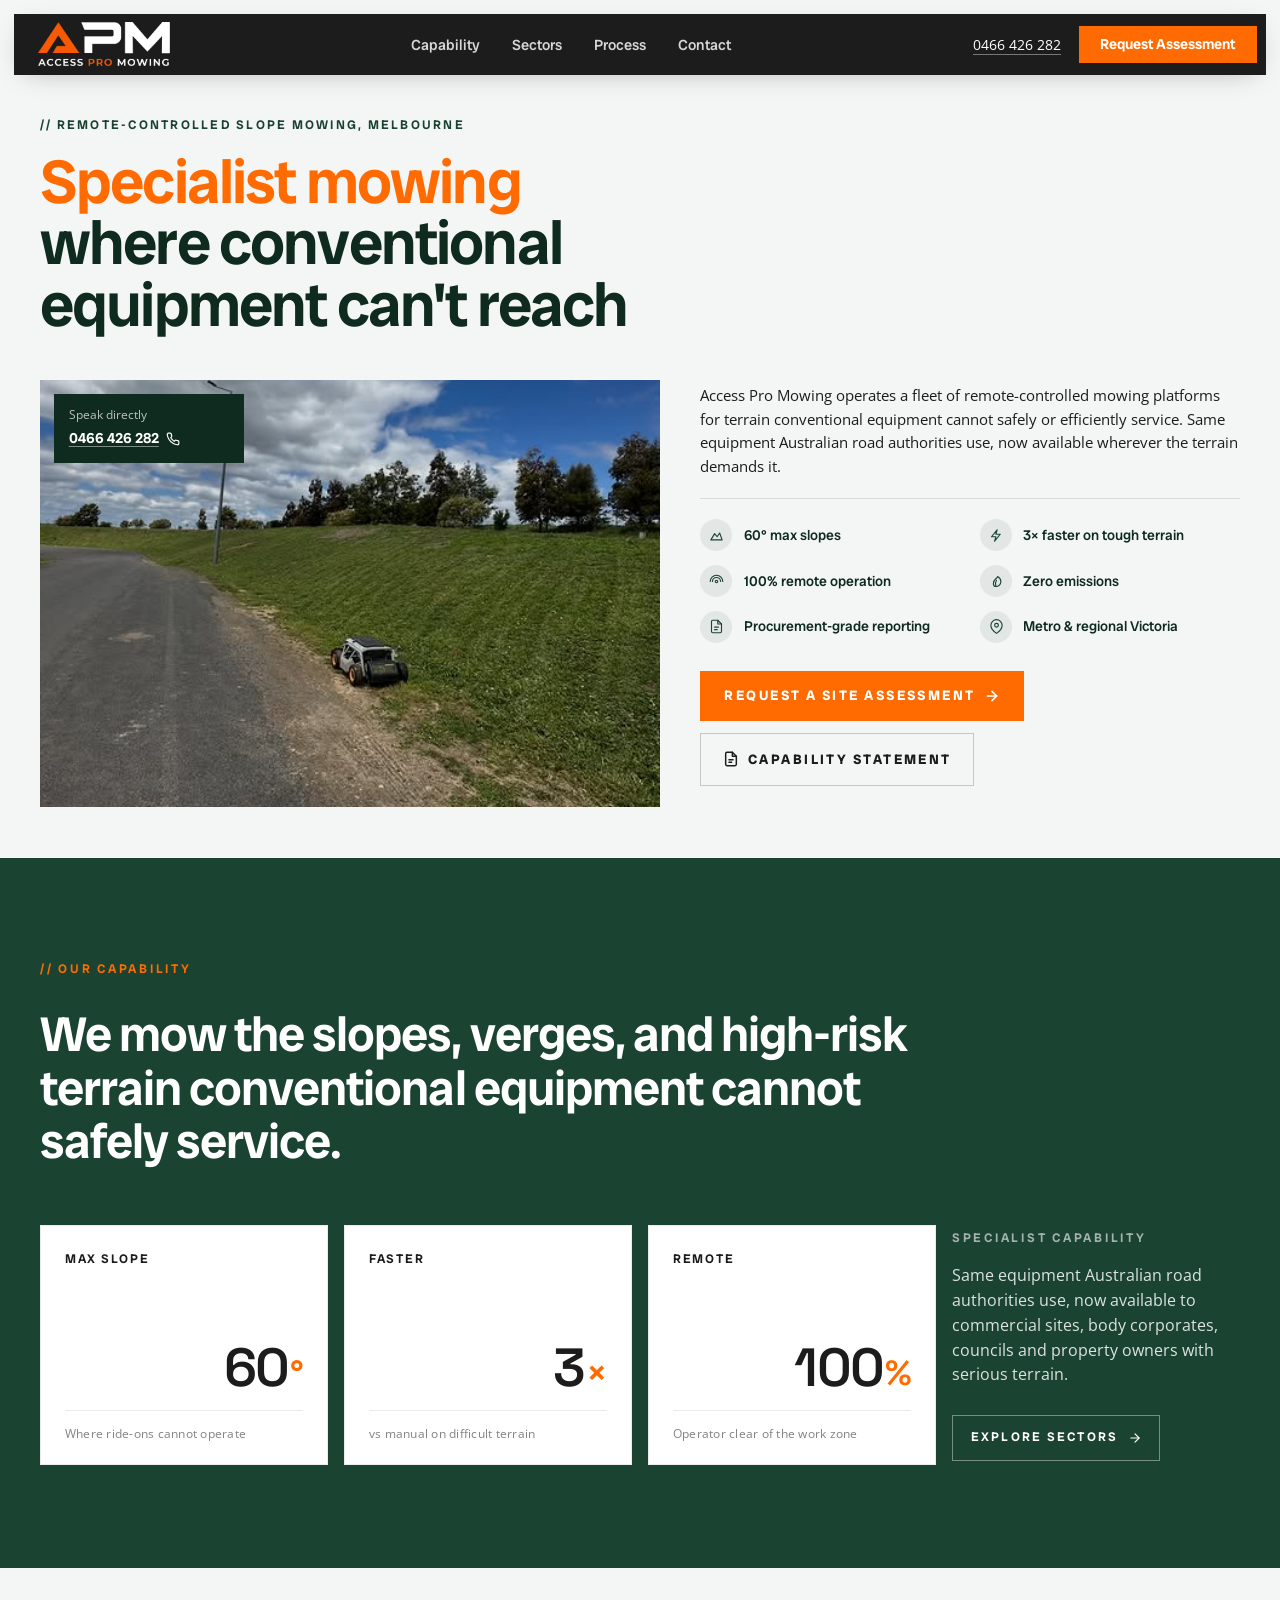
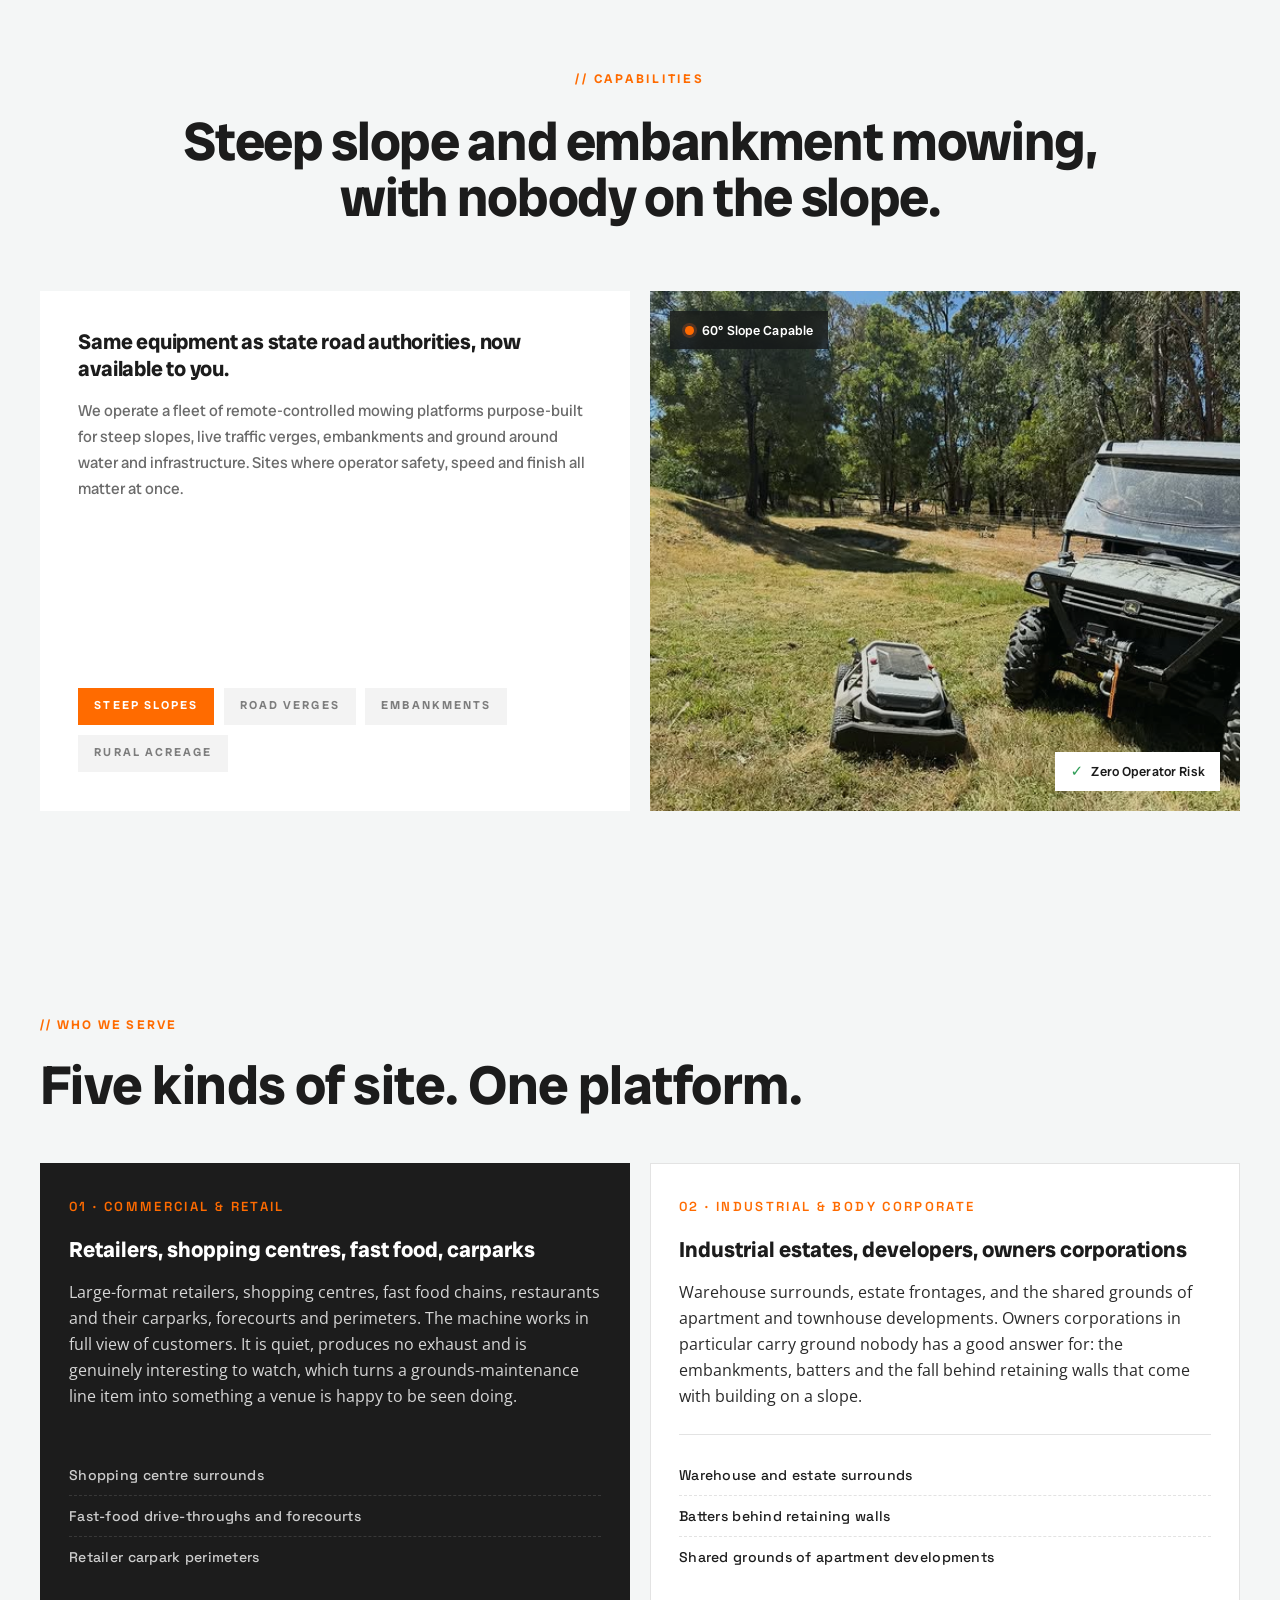
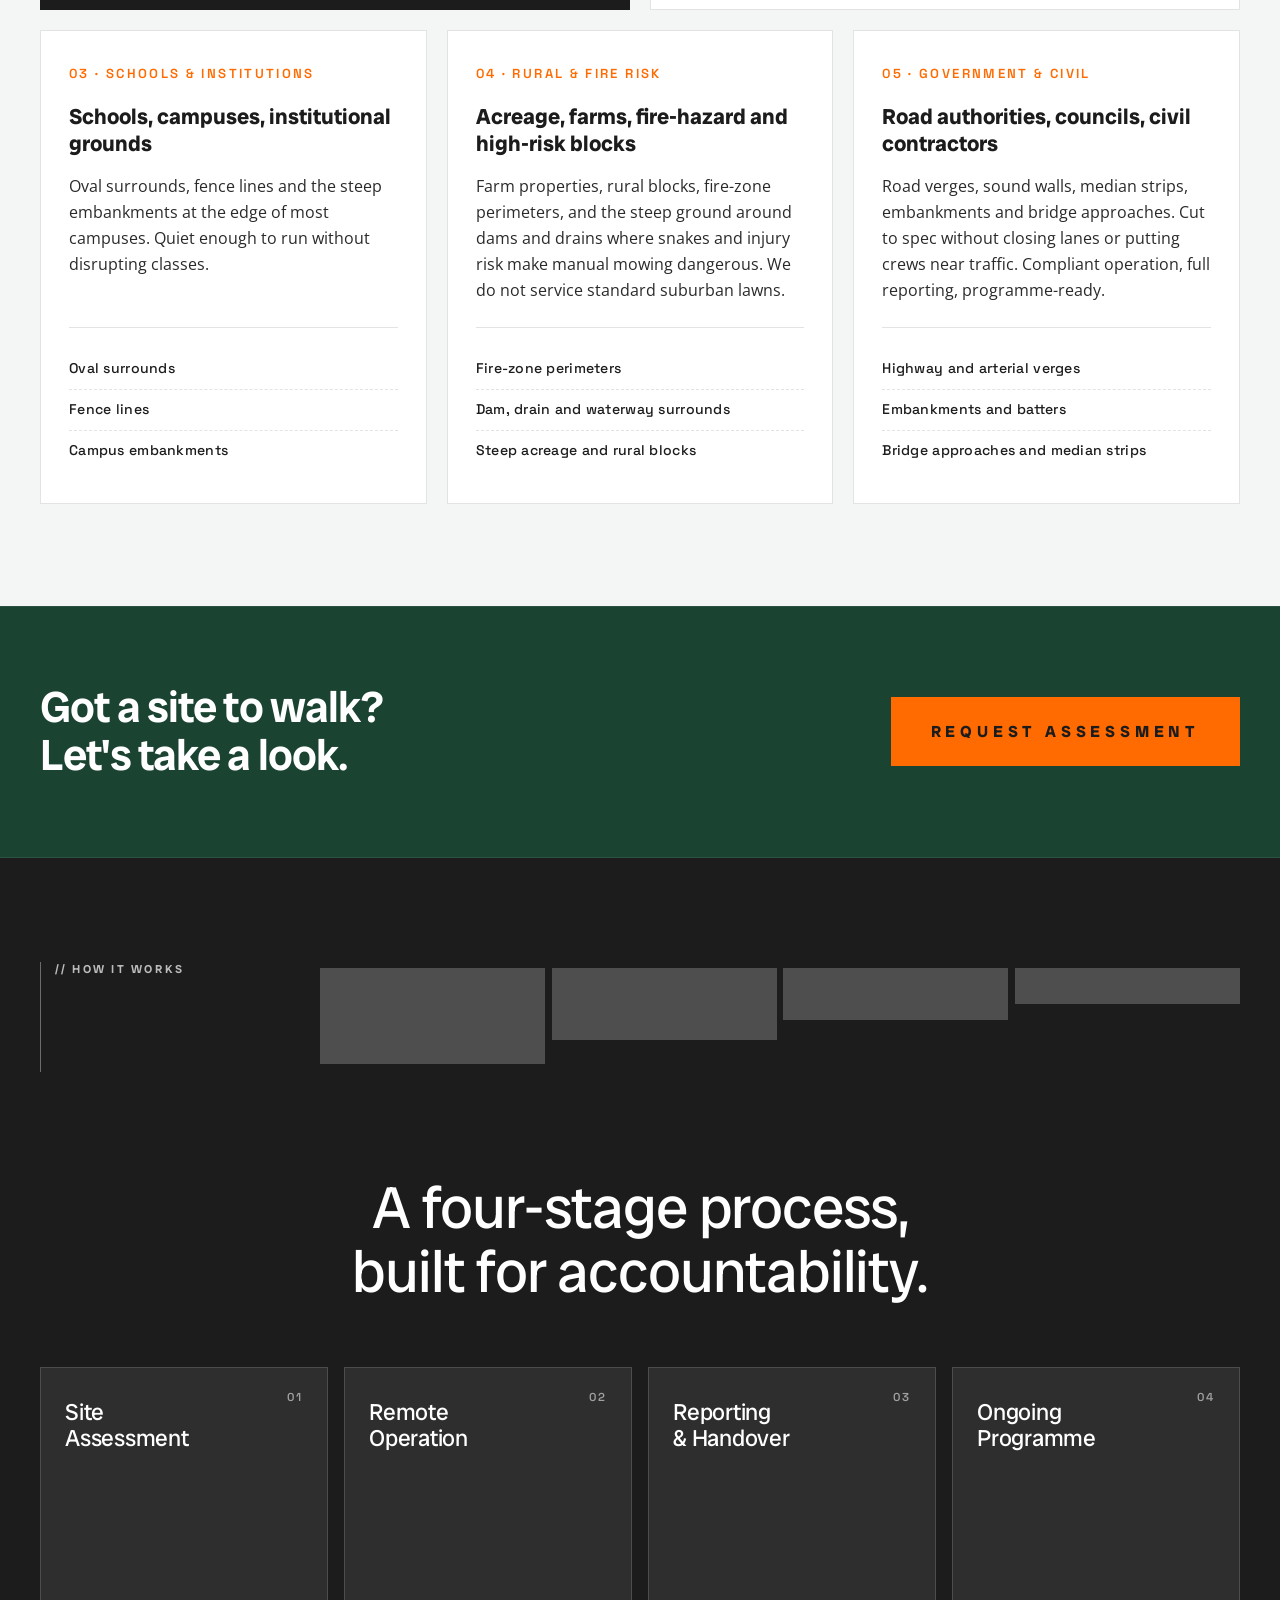
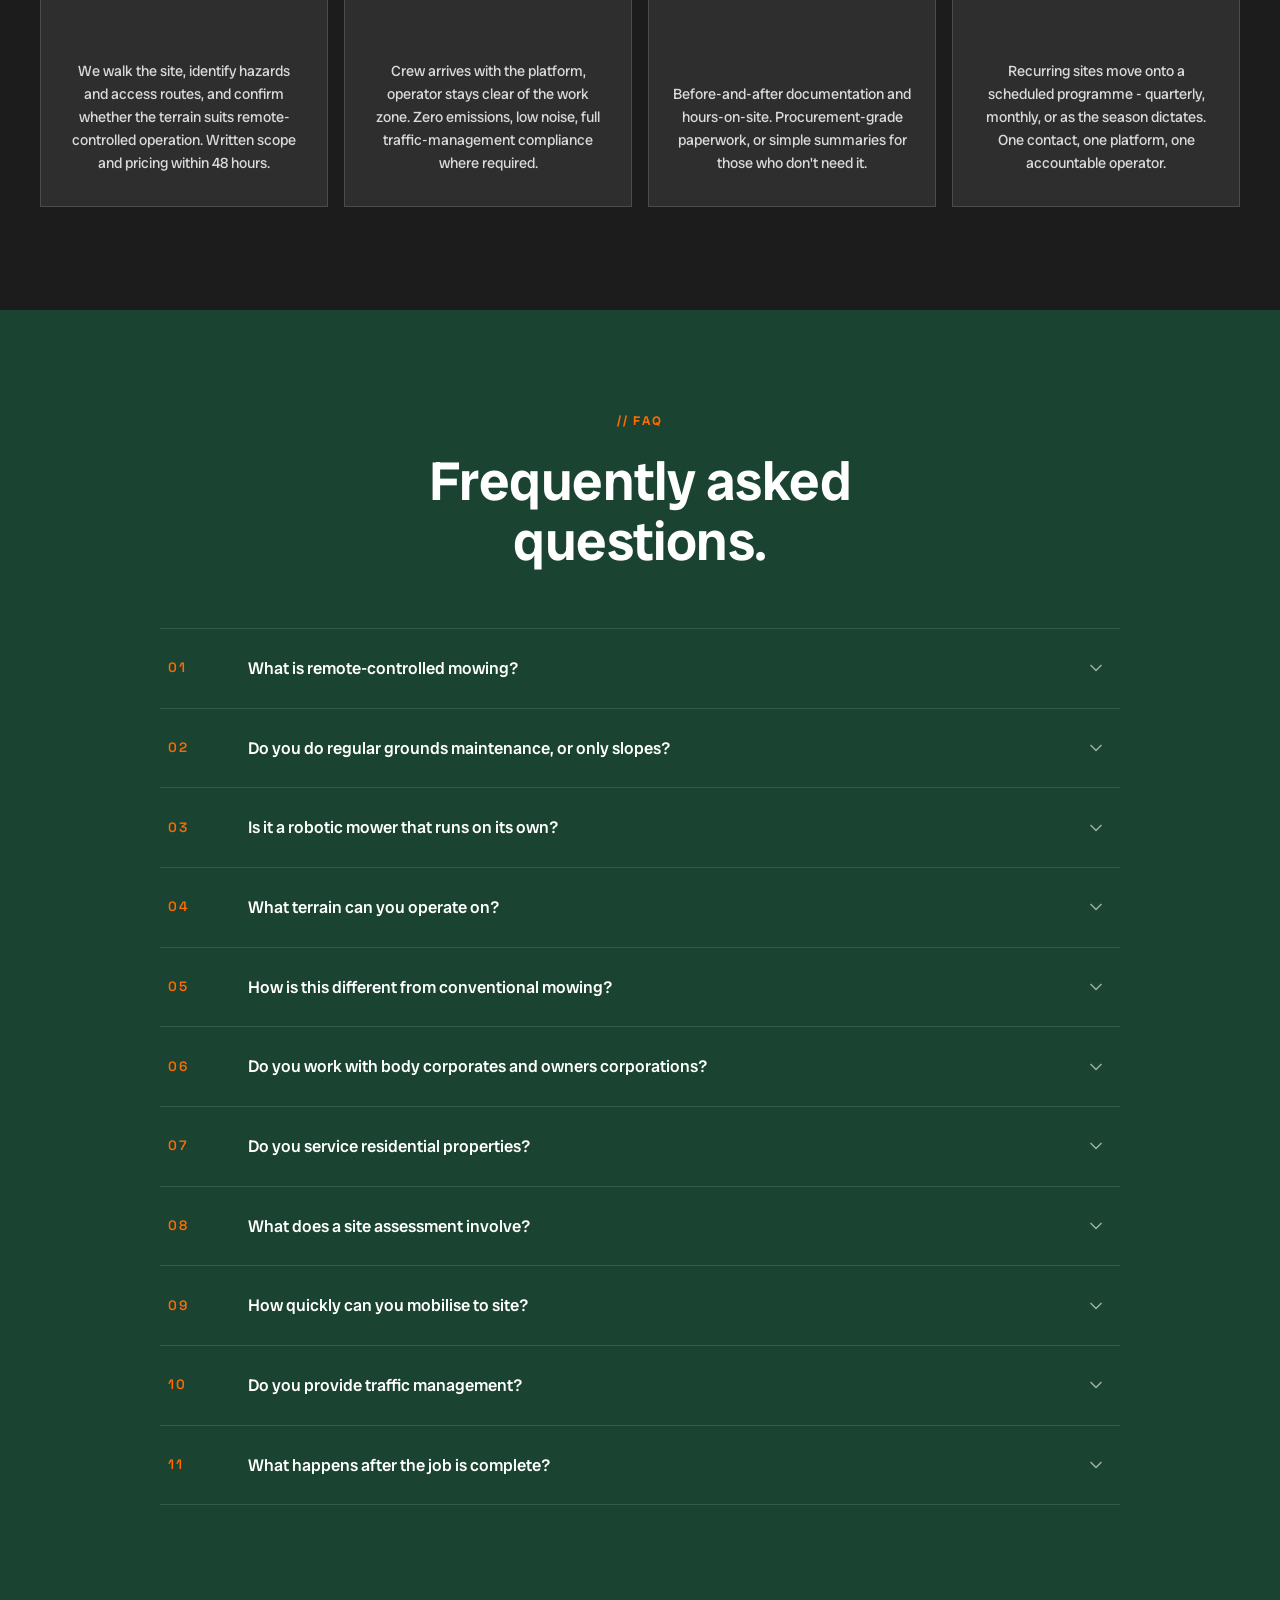
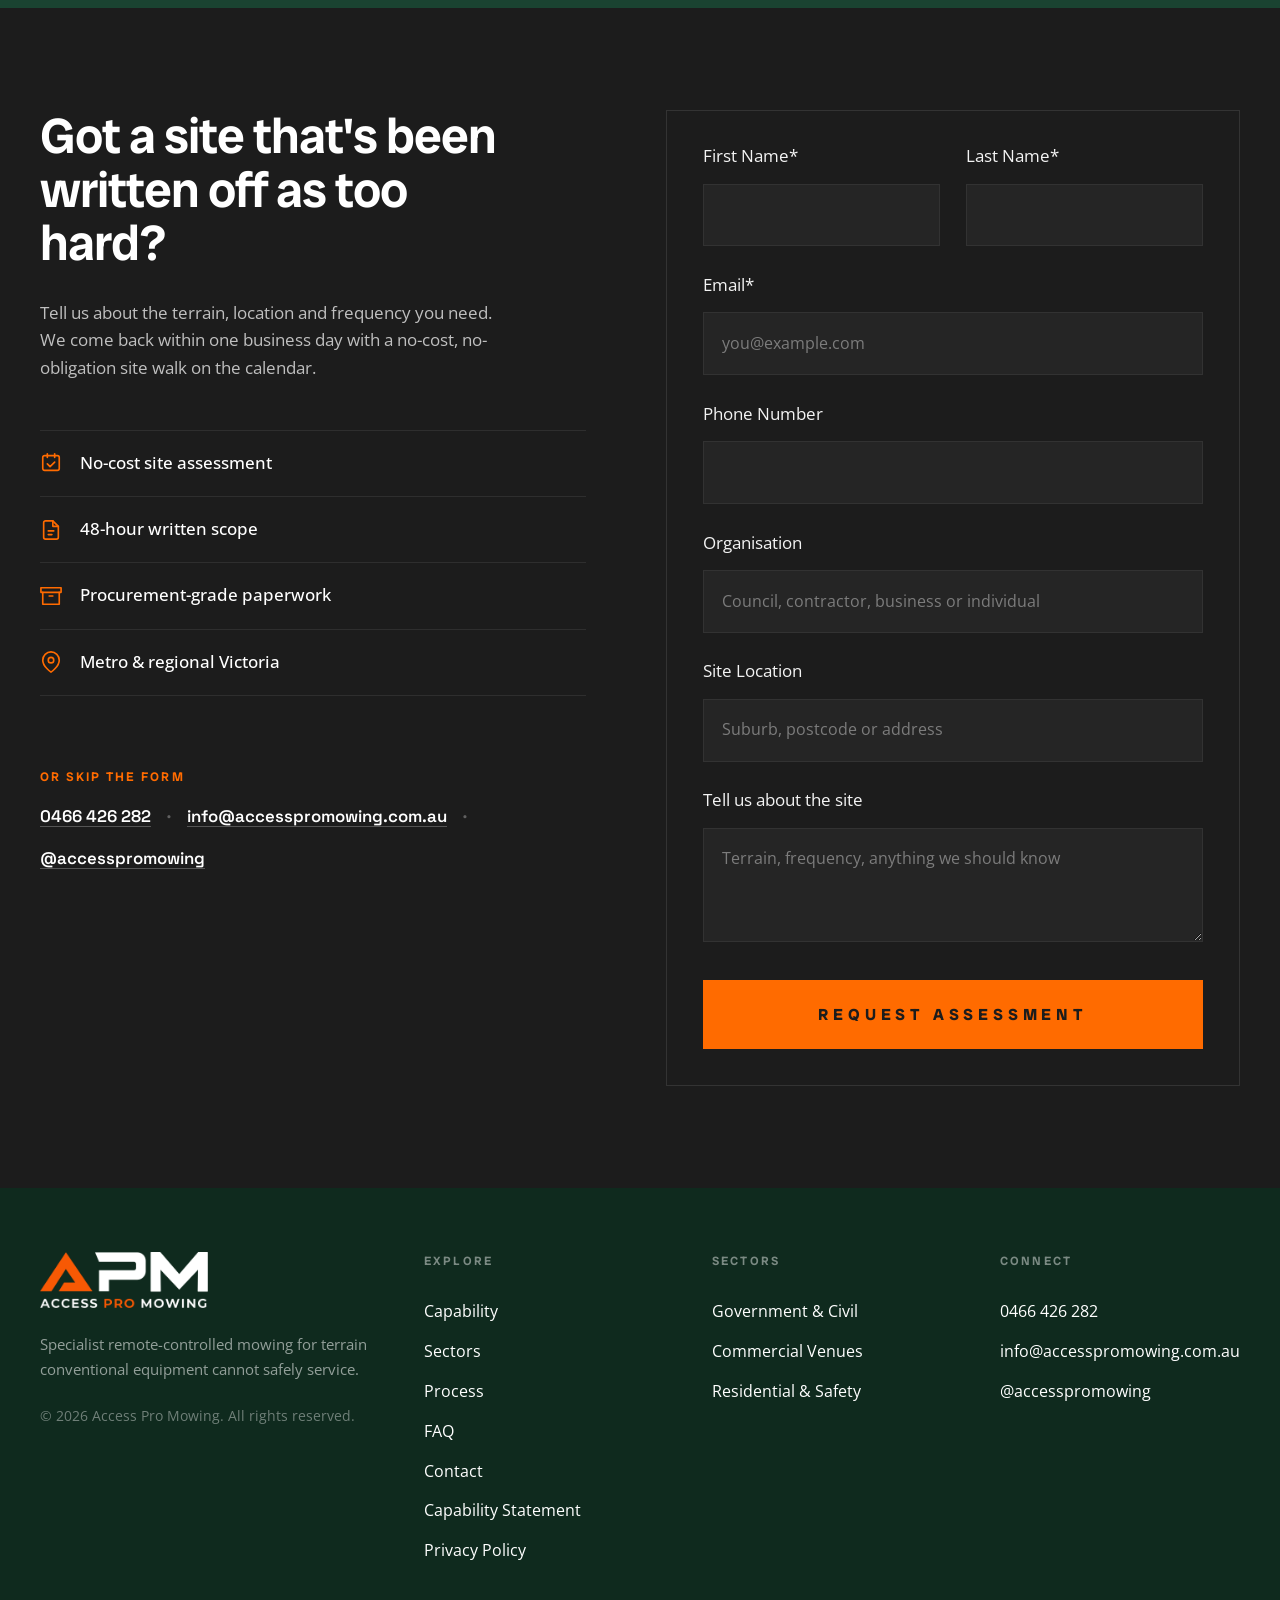
==== commit c6fd4f9f: "WP HQ move 2026-11-24: FAQ names the maintenance-first offer the outreach now sells Alex reset APM t" ====
--- a/index.html
+++ b/index.html
@@ -60,6 +60,14 @@
       "acceptedAnswer": {
         "@type": "Answer",
         "text": "Remote-controlled mowing platforms are purpose-built mowers operated wirelessly by a crew member at a safe distance from the work zone. The same class of equipment Australian road authorities use, now available to councils, civil contractors, commercial venues and property owners with serious terrain."
+      }
+    },
+    {
+      "@type": "Question",
+      "name": "Do you do regular grounds maintenance, or only slopes?",
+      "acceptedAnswer": {
+        "@type": "Answer",
+        "text": "Both. We do regular scheduled grounds maintenance, and because the mowers are remote-controlled, the steep banks, swale drains and embankments get cut on the same visit instead of skipped. Our mowers are electric, so they can run while a site is open with no exhaust. We walk the site and put a regular schedule together."
       }
     },
     {
@@ -529,6 +537,17 @@
         <details class="faq-item">
           <summary class="faq-summary">
             <span class="faq-num">02</span>
+            <span class="faq-question">Do you do regular grounds maintenance, or only slopes?</span>
+            <span class="faq-chevron" aria-hidden="true"><svg viewBox="0 0 24 24" width="20" height="20" fill="none" stroke="currentColor" stroke-width="2" stroke-linecap="round" stroke-linejoin="round"><polyline points="6 9 12 15 18 9"/></svg></span>
+          </summary>
+          <div class="faq-answer">
+            <p>Both. We do regular scheduled grounds maintenance, and because the mowers are remote-controlled, the steep banks, swale drains and embankments get cut on the same visit instead of skipped. Our mowers are electric, so they can run while a site is open with no exhaust. We walk the site and put a regular schedule together.</p>
+          </div>
+        </details>
+
+        <details class="faq-item">
+          <summary class="faq-summary">
+            <span class="faq-num">03</span>
             <span class="faq-question">Is it a robotic mower that runs on its own?</span>
             <span class="faq-chevron" aria-hidden="true"><svg viewBox="0 0 24 24" width="20" height="20" fill="none" stroke="currentColor" stroke-width="2" stroke-linecap="round" stroke-linejoin="round"><polyline points="6 9 12 15 18 9"/></svg></span>
           </summary>
@@ -539,7 +558,7 @@
 
         <details class="faq-item">
           <summary class="faq-summary">
-            <span class="faq-num">03</span>
+            <span class="faq-num">04</span>
             <span class="faq-question">What terrain can you operate on?</span>
             <span class="faq-chevron" aria-hidden="true"><svg viewBox="0 0 24 24" width="20" height="20" fill="none" stroke="currentColor" stroke-width="2" stroke-linecap="round" stroke-linejoin="round"><polyline points="6 9 12 15 18 9"/></svg></span>
           </summary>
@@ -550,7 +569,7 @@
 
         <details class="faq-item">
           <summary class="faq-summary">
-            <span class="faq-num">04</span>
+            <span class="faq-num">05</span>
             <span class="faq-question">How is this different from conventional mowing?</span>
             <span class="faq-chevron" aria-hidden="true"><svg viewBox="0 0 24 24" width="20" height="20" fill="none" stroke="currentColor" stroke-width="2" stroke-linecap="round" stroke-linejoin="round"><polyline points="6 9 12 15 18 9"/></svg></span>
           </summary>
@@ -561,7 +580,7 @@
 
         <details class="faq-item">
           <summary class="faq-summary">
-            <span class="faq-num">05</span>
+            <span class="faq-num">06</span>
             <span class="faq-question">Do you work with body corporates and owners corporations?</span>
             <span class="faq-chevron" aria-hidden="true"><svg viewBox="0 0 24 24" width="20" height="20" fill="none" stroke="currentColor" stroke-width="2" stroke-linecap="round" stroke-linejoin="round"><polyline points="6 9 12 15 18 9"/></svg></span>
           </summary>
@@ -572,7 +591,7 @@
 
         <details class="faq-item">
           <summary class="faq-summary">
-            <span class="faq-num">06</span>
+            <span class="faq-num">07</span>
             <span class="faq-question">Do you service residential properties?</span>
             <span class="faq-chevron" aria-hidden="true"><svg viewBox="0 0 24 24" width="20" height="20" fill="none" stroke="currentColor" stroke-width="2" stroke-linecap="round" stroke-linejoin="round"><polyline points="6 9 12 15 18 9"/></svg></span>
           </summary>
@@ -583,7 +602,7 @@
 
         <details class="faq-item">
           <summary class="faq-summary">
-            <span class="faq-num">07</span>
+            <span class="faq-num">08</span>
             <span class="faq-question">What does a site assessment involve?</span>
             <span class="faq-chevron" aria-hidden="true"><svg viewBox="0 0 24 24" width="20" height="20" fill="none" stroke="currentColor" stroke-width="2" stroke-linecap="round" stroke-linejoin="round"><polyline points="6 9 12 15 18 9"/></svg></span>
           </summary>
@@ -594,7 +613,7 @@
 
         <details class="faq-item">
           <summary class="faq-summary">
-            <span class="faq-num">08</span>
+            <span class="faq-num">09</span>
             <span class="faq-question">How quickly can you mobilise to site?</span>
             <span class="faq-chevron" aria-hidden="true"><svg viewBox="0 0 24 24" width="20" height="20" fill="none" stroke="currentColor" stroke-width="2" stroke-linecap="round" stroke-linejoin="round"><polyline points="6 9 12 15 18 9"/></svg></span>
           </summary>
@@ -605,7 +624,7 @@
 
         <details class="faq-item">
           <summary class="faq-summary">
-            <span class="faq-num">09</span>
+            <span class="faq-num">10</span>
             <span class="faq-question">Do you provide traffic management?</span>
             <span class="faq-chevron" aria-hidden="true"><svg viewBox="0 0 24 24" width="20" height="20" fill="none" stroke="currentColor" stroke-width="2" stroke-linecap="round" stroke-linejoin="round"><polyline points="6 9 12 15 18 9"/></svg></span>
           </summary>
@@ -616,7 +635,7 @@
 
         <details class="faq-item">
           <summary class="faq-summary">
-            <span class="faq-num">10</span>
+            <span class="faq-num">11</span>
             <span class="faq-question">What happens after the job is complete?</span>
             <span class="faq-chevron" aria-hidden="true"><svg viewBox="0 0 24 24" width="20" height="20" fill="none" stroke="currentColor" stroke-width="2" stroke-linecap="round" stroke-linejoin="round"><polyline points="6 9 12 15 18 9"/></svg></span>
           </summary>
